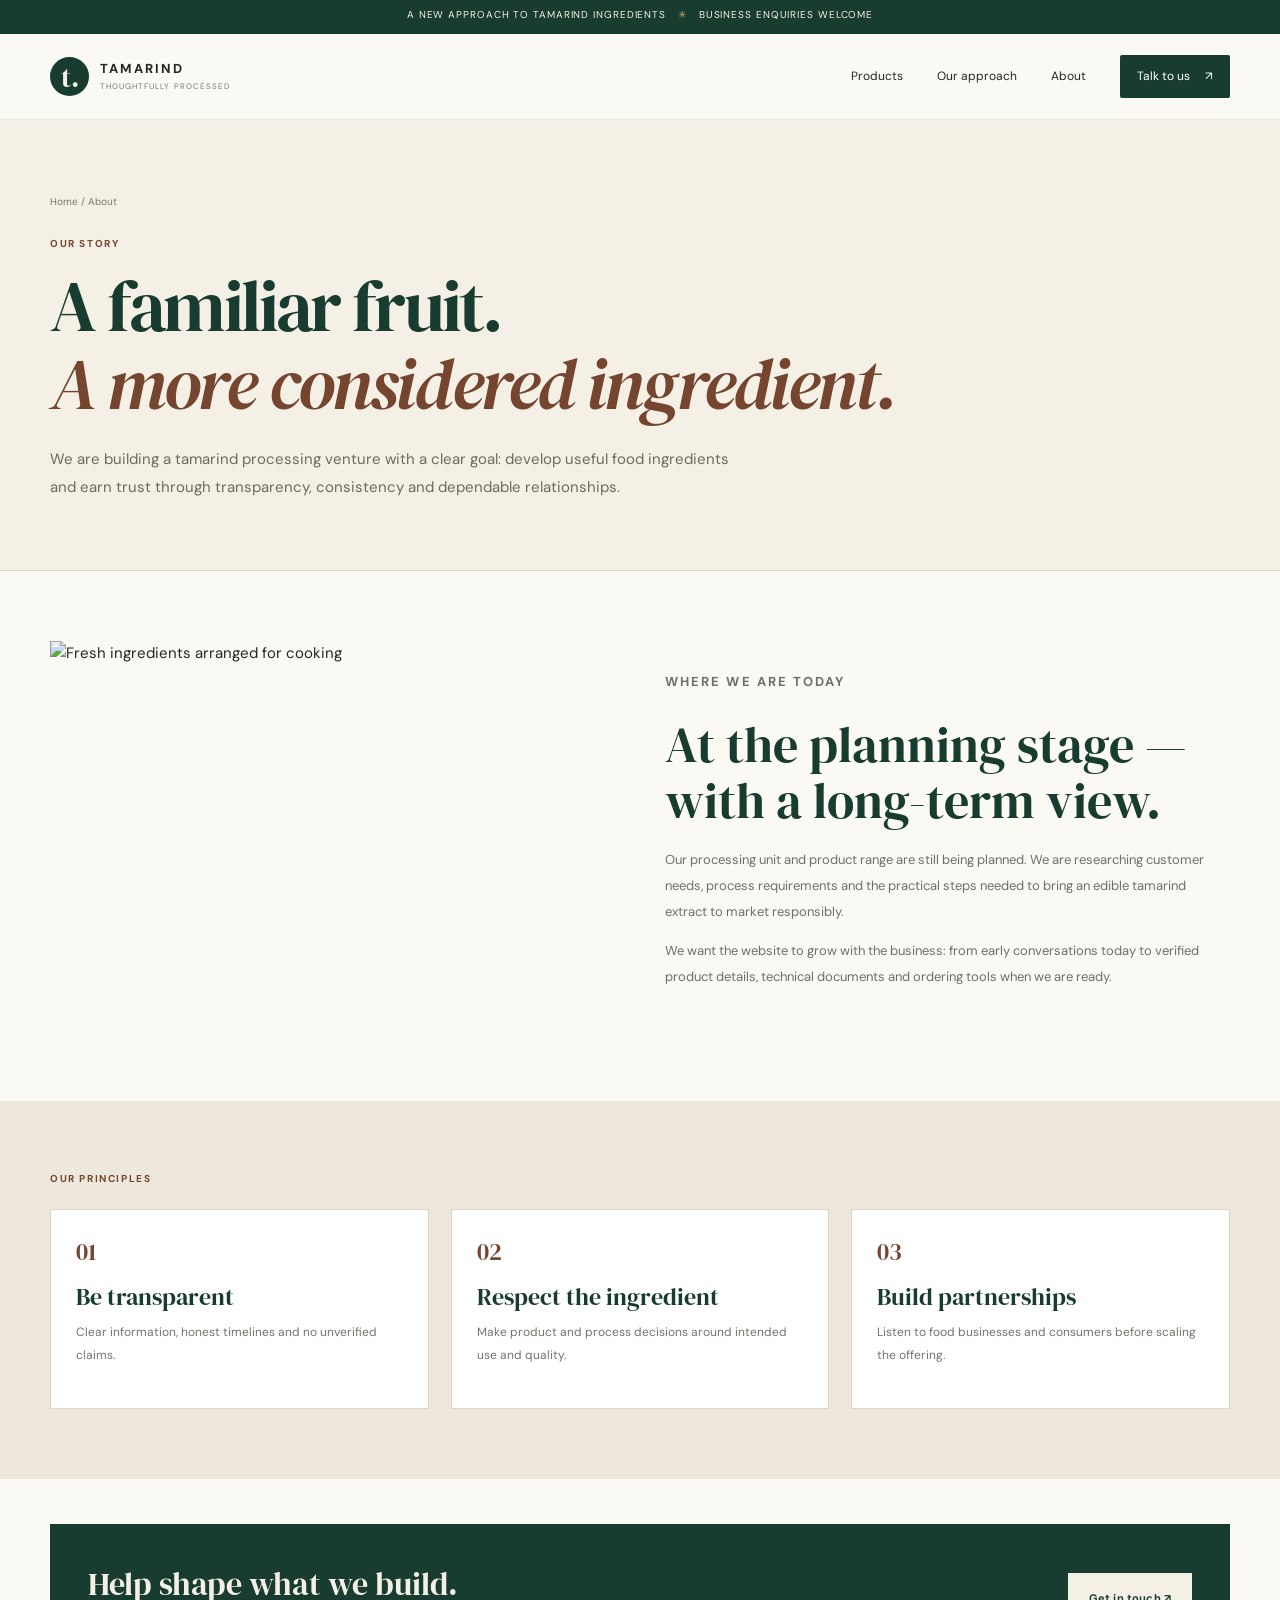
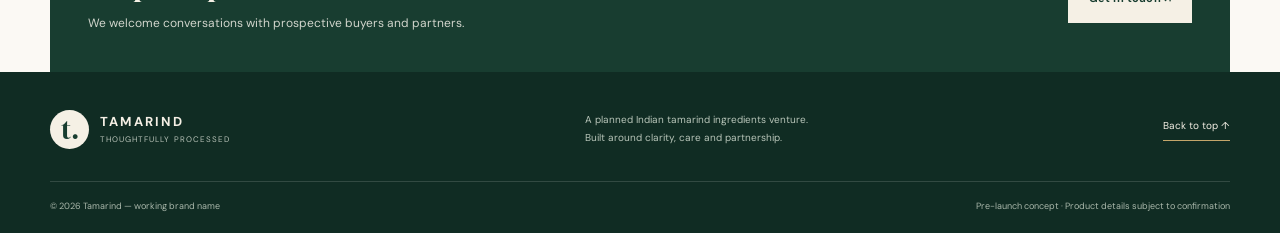
==== about.html @ f0c54b7d "Add company story and principles page" ====
<!doctype html>
<html lang="en"><head><meta charset="utf-8"><meta name="viewport" content="width=device-width,initial-scale=1"><meta name="theme-color" content="#183d30"><meta name="description" content="The story and principles behind a planned Indian tamarind processing business."><title>About us | Tamarind</title><link rel="preconnect" href="https://fonts.googleapis.com"><link rel="preconnect" href="https://fonts.gstatic.com" crossorigin><link href="https://fonts.googleapis.com/css2?family=DM+Sans:wght@400;500;600;700&family=DM+Serif+Display&display=swap" rel="stylesheet"><link rel="stylesheet" href="styles.css"><script src="script.js" defer></script></head><body>
<div class="announcement">A new approach to tamarind ingredients <span aria-hidden="true">✳</span> Business enquiries welcome</div>
<header class="site-header"><a class="brand" href="index.html" aria-label="Tamarind home"><span class="brand-mark" aria-hidden="true">t.</span><span class="brand-copy"><strong>TAMARIND</strong><small>THOUGHTFULLY PROCESSED</small></span></a><button class="menu-toggle" aria-label="Open navigation" aria-expanded="false" aria-controls="primary-nav"><span></span><span></span></button><nav class="nav" id="primary-nav" aria-label="Main navigation"><a href="products.html">Products</a><a href="process.html">Our approach</a><a href="about.html">About</a><a class="nav-cta" href="contact.html">Talk to us <span aria-hidden="true">↗</span></a></nav></header>
<main>
<section class="inner-hero"><div class="section-wrap"><div class="breadcrumb"><a href="index.html">Home</a> / About</div><p class="eyebrow">OUR STORY</p><h1>A familiar fruit.<br><em>A more considered ingredient.</em></h1><p class="lead">We are building a tamarind processing venture with a clear goal: develop useful food ingredients and earn trust through transparency, consistency and dependable relationships.</p></div></section>
<section class="content-section section-wrap"><div class="page-split"><img src="https://images.unsplash.com/photo-1490645935967-10de6ba17061?auto=format&fit=crop&w=1000&q=85" alt="Fresh ingredients arranged for cooking" loading="lazy"><div><p class="eyebrow">WHERE WE ARE TODAY</p><h2>At the planning stage — with a long-term view.</h2><p>Our processing unit and product range are still being planned. We are researching customer needs, process requirements and the practical steps needed to bring an edible tamarind extract to market responsibly.</p><p>We want the website to grow with the business: from early conversations today to verified product details, technical documents and ordering tools when we are ready.</p></div></div></section>
<section class="content-section" style="background:#eee8dc"><div class="section-wrap"><p class="eyebrow">OUR PRINCIPLES</p><div class="content-grid"><article class="info-card"><span class="card-number">01</span><h3>Be transparent</h3><p>Clear information, honest timelines and no unverified claims.</p></article><article class="info-card"><span class="card-number">02</span><h3>Respect the ingredient</h3><p>Make product and process decisions around intended use and quality.</p></article><article class="info-card"><span class="card-number">03</span><h3>Build partnerships</h3><p>Listen to food businesses and consumers before scaling the offering.</p></article></div></div></section>
<section class="section-wrap"><div class="callout"><div><h2>Help shape what we build.</h2><p>We welcome conversations with prospective buyers and partners.</p></div><a class="button button-light" href="contact.html">Get in touch ↗</a></div></section></main>
<footer class="site-footer"><div class="footer-main section-wrap"><a class="brand brand-footer" href="index.html"><span class="brand-mark">t.</span><span class="brand-copy"><strong>TAMARIND</strong><small>THOUGHTFULLY PROCESSED</small></span></a><p>A planned Indian tamarind ingredients venture.<br>Built around clarity, care and partnership.</p><a href="#" class="back-top">Back to top ↑</a></div><div class="footer-bottom section-wrap"><span>© <span id="year"></span> Tamarind — working brand name</span><span>Pre-launch concept · Product details subject to confirmation</span></div></footer></body></html>
---- styles.css ----
:root{--forest:#183d30;--forest-deep:#102c23;--ivory:#f5f0e5;--paper:#fbf9f4;--brown:#75452f;--gold:#c4a66a;--ink:#222820;--muted:#77796f;--line:#ded8cb;--serif:"DM Serif Display",Georgia,serif;--sans:"DM Sans",Arial,sans-serif;--wrap:1180px}*{box-sizing:border-box}html{scroll-behavior:smooth;scroll-padding-top:90px}body{margin:0;background:var(--paper);color:var(--ink);font-family:var(--sans);font-size:15px;line-height:1.65;-webkit-font-smoothing:antialiased}img{display:block;max-width:100%}a{color:inherit;text-decoration:none}button,input,textarea,select{font:inherit}.announcement{min-height:34px;padding:7px 20px;text-align:center;background:var(--forest);color:#f7f0e4;font-size:10px;letter-spacing:.09em;text-transform:uppercase}.announcement span{color:var(--gold);padding:0 8px}.site-header{height:86px;display:flex;align-items:center;justify-content:space-between;padding:0 max(28px,calc((100% - var(--wrap))/2));background:var(--paper);position:sticky;top:0;z-index:20;border-bottom:1px solid rgba(24,61,48,.09)}.brand{display:inline-flex;align-items:center;gap:11px}.brand-mark{display:grid;place-items:center;width:39px;height:39px;border-radius:50%;background:var(--forest);color:var(--ivory);font:28px var(--serif);line-height:1}.brand-copy{display:grid;line-height:1.2;gap:5px}.brand-copy strong{font-size:13px;letter-spacing:.17em}.brand-copy small{font-size:8px;letter-spacing:.13em;color:var(--muted)}.nav{display:flex;align-items:center;gap:34px;font-size:12px}.nav>a:not(.nav-cta){transition:color .2s}.nav>a:hover,.text-link:hover{color:var(--brown)}.nav-cta{background:var(--forest);color:white;padding:12px 17px;border-radius:2px}.nav-cta span{padding-left:12px}.menu-toggle{display:none}.section-wrap{width:min(var(--wrap),calc(100% - 64px));margin-inline:auto}.hero{display:grid;grid-template-columns:1fr .92fr;gap:68px;align-items:center;padding-top:70px;padding-bottom:76px;min-height:600px}.hero-copy{padding:20px 0}.eyebrow{font-size:10px;font-weight:700;letter-spacing:.16em;color:var(--brown);margin:0 0 22px}.eyebrow>span{display:inline-block;width:23px;height:1px;background:var(--brown);vertical-align:middle;margin-right:8px}.hero h1,.section-heading h2,.process-copy h2,.about-layout h2,.contact-copy h2{font:clamp(48px,5.5vw,76px)/1.05 var(--serif);letter-spacing:-.04em;margin:0;color:var(--forest)}h1 em,h2 em{font-weight:400;color:var(--brown)}.hero-text{max-width:435px;color:#66685f;font-size:15px;line-height:1.9;margin:25px 0 28px}.hero-actions{display:flex;align-items:center;gap:25px;flex-wrap:wrap}.button{display:inline-flex;align-items:center;justify-content:center;gap:28px;padding:15px 20px;border:1px solid transparent;font-size:11px;font-weight:700;letter-spacing:.015em;cursor:pointer;transition:transform .2s,background .2s}.button:hover{transform:translateY(-2px)}.button-dark{background:var(--forest);color:white}.button-dark:hover{background:var(--forest-deep)}.text-link{font-size:11px;font-weight:700;border-bottom:1px solid var(--gold);padding-bottom:5px}.hero-note{display:flex;align-items:center;gap:13px;margin-top:56px;color:#77796f;font-size:11px;line-height:1.7}.hero-note strong{color:var(--forest);font-weight:600}.note-icon{display:grid;place-items:center;width:38px;height:38px;border:1px solid var(--gold);border-radius:50%;color:var(--brown);font-size:19px}.hero-visual{height:470px;position:relative;padding:0 0 27px 25px}.hero-visual:before{content:"";position:absolute;left:0;top:26px;width:74%;height:83%;background:#e7deca}.hero-visual>img{position:relative;width:100%;height:100%;object-fit:cover;object-position:center;border-radius:2px}.image-label{position:absolute;left:-10px;bottom:0;background:var(--ivory);padding:17px 24px;min-width:230px;box-shadow:0 10px 35px #33271912}.image-label span,.product-index{display:block;font-size:8px;letter-spacing:.15em;color:var(--brown);font-weight:700}.image-label strong{display:block;font:19px var(--serif);color:var(--forest);margin-top:3px}.visual-stamp{position:absolute;right:-17px;top:32px;width:76px;height:76px;border-radius:50%;background:var(--gold);color:var(--forest-deep);display:grid;place-items:center;text-align:center;font-size:9px;font-weight:700;line-height:1.25;letter-spacing:.06em;transform:rotate(10deg)}.trust-strip{display:grid;grid-template-columns:repeat(3,1fr);background:#ece6d9;padding:27px max(32px,calc((100% - var(--wrap))/2));gap:30px}.trust-strip>div{display:flex;align-items:center;gap:16px;border-right:1px solid #d6cdbd}.trust-strip>div:last-child{border:0}.trust-strip>div>span{font:25px var(--serif);color:var(--brown)}.trust-strip p{font-size:11px;line-height:1.5;color:#747165;margin:0}.trust-strip strong{color:var(--forest);font-weight:700}.section{padding-top:110px;padding-bottom:110px}.section-heading{display:flex;justify-content:space-between;align-items:end;gap:40px;margin-bottom:42px}.section-heading .eyebrow{margin-bottom:15px}.section-heading h2,.about-layout h2,.contact-copy h2{font-size:clamp(40px,4.3vw,57px)}.section-intro{max-width:360px;color:#73756c;font-size:13px;line-height:1.9;margin:0 0 4px}.product-grid{display:grid;grid-template-columns:1fr 1fr;gap:26px}.product-card{min-width:0}.product-image{height:310px;position:relative;overflow:hidden;background:#e5ddce}.product-image img{width:100%;height:100%;object-fit:cover;transition:transform .6s}.product-card:hover .product-image img{transform:scale(1.035)}.product-index{position:absolute;top:17px;left:17px;background:var(--paper);padding:9px 11px}.product-info{display:flex;justify-content:space-between;gap:20px;padding:19px 0 12px;border-bottom:1px solid var(--line)}.product-info h3{font:25px var(--serif);color:var(--forest);margin:0 0 5px}.product-info p{font-size:12px;color:#77796f;margin:0;max-width:430px}.product-info>a{flex-shrink:0;align-self:center;display:grid;place-items:center;border:1px solid var(--line);width:37px;height:37px;border-radius:50%;color:var(--forest)}.product-tag{display:block;padding-top:12px;font-size:8px;letter-spacing:.13em;color:var(--brown);font-weight:700}.disclaimer{margin:25px 0 0;font-size:10px;color:#858378}.process-section{background:var(--forest);color:var(--ivory);padding:93px 0}.process-layout{display:grid;grid-template-columns:.9fr 1fr;gap:90px}.eyebrow-light{color:var(--gold)}.eyebrow-light>span{background:var(--gold)}.process-copy h2{font:clamp(40px,4vw,56px)/1.12 var(--serif);letter-spacing:-.035em;color:var(--ivory);margin:0 0 22px}.process-copy h2 em{color:#d3b887}.process-copy>p:not(.eyebrow){max-width:420px;color:#d1d5cc;font-size:13px;line-height:1.9;margin-bottom:27px}.button-light{background:var(--ivory);color:var(--forest)}.process-list article{display:grid;grid-template-columns:35px 1fr 25px;gap:16px;padding:22px 0;border-bottom:1px solid #ffffff2a}.process-list article:first-child{padding-top:0}.process-list article>span:first-child{font:21px var(--serif);color:var(--gold)}.process-list h3{font:22px var(--serif);margin:0 0 5px;color:var(--ivory)}.process-list p{margin:0;color:#c4cec5;font-size:11px;line-height:1.8}.process-symbol{color:var(--gold);font-size:18px}.process-list .process-footnote{font-size:9px;color:#b7c4b9;margin-top:16px}.audience-section{padding-bottom:115px}.audience-section .section-heading{margin-bottom:35px}.audience-grid{display:grid;grid-template-columns:1fr 1fr;gap:20px}.audience-card{min-height:330px;padding:25px 28px;display:flex;flex-direction:column;justify-content:space-between}.audience-retail{background:#ece5d7;color:var(--forest)}.audience-business{background:#75452f;color:#fff7eb}.audience-number{font-size:8px;letter-spacing:.15em;font-weight:700;opacity:.8}.audience-card>div{max-width:360px}.audience-icon{font-size:25px;color:var(--brown)}.audience-business .audience-icon{color:var(--gold)}.audience-card h3{font:31px var(--serif);margin:8px 0}.audience-card p{font-size:12px;line-height:1.85;opacity:.8;margin:0 0 20px}.text-link-light{color:#fff7eb;border-color:var(--gold)}.about-band{background:#e9e2d4;padding:80px 0}.about-layout{display:grid;grid-template-columns:1.1fr .8fr;align-items:center;gap:90px}.about-layout h2{margin:0}.about-layout>p{font-size:13px;color:#6c6b60;line-height:2;margin:0}.contact-section{display:grid;grid-template-columns:.8fr 1fr;gap:100px;padding-top:105px;padding-bottom:110px}.contact-copy h2{margin-bottom:20px}.contact-copy>p:not(.eyebrow){max-width:365px;color:#73756c;font-size:13px;line-height:1.9}.contact-detail{display:flex;gap:12px;align-items:center;margin-top:36px}.contact-icon{width:36px;height:36px;border:1px solid var(--gold);border-radius:50%;display:grid;place-items:center;color:var(--brown)}.contact-detail div{display:grid;gap:2px}.contact-detail strong{font-size:11px;color:var(--forest)}.contact-detail div span{font-size:10px;color:#77796f}.enquiry-form{background:white;border:1px solid var(--line);padding:32px 34px;box-shadow:0 14px 40px #34291a08}.form-heading{display:flex;align-items:baseline;justify-content:space-between;gap:10px;margin-bottom:24px}.form-heading h3{font:25px var(--serif);color:var(--forest);margin:0}.form-heading p{font-size:9px;color:#89877d;margin:0}.field-row{display:grid;gap:7px;margin-bottom:17px}.field-row label{font-size:10px;font-weight:700;color:#4d5148}.field-row input,.field-row select,.field-row textarea{width:100%;border:1px solid #ddd9cf;background:#fdfcf9;padding:12px 13px;border-radius:0;color:var(--ink);font-size:12px;outline:none}.field-row input:focus,.field-row select:focus,.field-row textarea:focus{border-color:var(--forest);box-shadow:0 0 0 2px #183d3015}.field-row textarea{resize:vertical}.form-submit{width:100%;justify-content:space-between}.form-note{font-size:9px;color:#89877d;line-height:1.7;margin:13px 0 0}.form-status{font-size:11px;color:var(--forest);margin:10px 0 0}.site-footer{background:var(--forest-deep);color:var(--ivory);padding:38px 0 0}.footer-main{display:flex;align-items:center;justify-content:space-between;gap:25px;padding-bottom:32px}.brand-footer .brand-mark{background:var(--ivory);color:var(--forest)}.brand-footer .brand-copy small{color:#b8c3b8}.footer-main>p{font-size:10px;color:#b9c6ba;line-height:1.8;margin:0}.back-top{font-size:10px;border-bottom:1px solid var(--gold);padding-bottom:5px}.footer-bottom{display:flex;justify-content:space-between;gap:20px;border-top:1px solid #ffffff24;padding-top:17px;padding-bottom:19px;font-size:9px;color:#aab8ab}.menu-toggle:focus-visible,.button:focus-visible,a:focus-visible{outline:2px solid var(--gold);outline-offset:4px}
@media(max-width:900px){.site-header{padding-inline:25px}.hero{gap:35px;min-height:0;padding-top:55px;padding-bottom:60px}.hero-visual{height:420px}.hero h1{font-size:clamp(46px,7vw,64px)}.section-wrap{width:calc(100% - 50px)}.trust-strip{padding-inline:25px}.process-layout{gap:45px}.contact-section{gap:45px}.about-layout{gap:45px}.nav{gap:20px}}
@media(max-width:680px){.announcement{font-size:8px;letter-spacing:.06em}.site-header{height:72px;padding-inline:20px}.menu-toggle{display:flex;flex-direction:column;gap:6px;border:0;background:transparent;padding:10px;cursor:pointer}.menu-toggle span{width:23px;height:1px;background:var(--forest)}.nav{display:none;position:absolute;top:71px;left:0;right:0;background:var(--paper);padding:20px;box-shadow:0 15px 25px #0000000c;align-items:stretch;gap:0;flex-direction:column}.nav.is-open{display:flex}.nav>a{padding:13px 8px}.nav .nav-cta{margin-top:8px;text-align:center}.section-wrap{width:calc(100% - 40px)}.hero{grid-template-columns:1fr;gap:32px;padding-top:48px;padding-bottom:45px}.hero-copy{padding:0}.hero h1{font-size:clamp(49px,12vw,68px)}.hero-text{font-size:13px;margin:19px 0 23px}.hero-note{margin-top:30px}.hero-visual{height:350px;margin-left:8px;padding-left:16px}.visual-stamp{right:-7px;width:66px;height:66px;font-size:8px}.image-label{left:-8px;min-width:200px;padding:13px 17px}.trust-strip{padding:22px 20px;gap:12px}.trust-strip>div{gap:8px}.trust-strip>div>span{font-size:20px}.trust-strip p{font-size:9px}.section{padding-top:72px;padding-bottom:72px}.section-heading{display:block;margin-bottom:28px}.section-heading h2,.about-layout h2,.contact-copy h2{font-size:43px}.section-intro{margin-top:20px;font-size:12px}.product-grid,.audience-grid{grid-template-columns:1fr;gap:30px}.product-image{height:270px}.product-info h3{font-size:23px}.process-section{padding:68px 0}.process-layout{grid-template-columns:1fr;gap:42px}.process-copy h2{font-size:43px}.audience-section{padding-bottom:75px}.audience-card{min-height:290px;padding:23px}.about-band{padding:64px 0}.about-layout{grid-template-columns:1fr;gap:22px}.about-layout>p{font-size:12px}.contact-section{grid-template-columns:1fr;gap:35px;padding-top:72px;padding-bottom:75px}.enquiry-form{padding:24px 20px}.form-heading{display:block}.form-heading p{margin-top:5px}.footer-main{align-items:flex-start;flex-wrap:wrap}.footer-main>p{order:3;width:100%}.footer-bottom{flex-direction:column;gap:7px}.footer-bottom span:last-child{max-width:290px}}
@media(prefers-reduced-motion:reduce){html{scroll-behavior:auto}*,*::before,*::after{transition:none!important}}


/* Multi-page content */
.inner-hero{background:var(--ivory);padding:74px 0 68px;border-bottom:1px solid var(--line)}
.inner-hero .eyebrow{margin-bottom:15px}
.inner-hero h1{font:clamp(45px,6vw,72px)/1.08 var(--serif);letter-spacing:-.04em;color:var(--forest);margin:0;max-width:850px}
.inner-hero h1 em{color:var(--brown)}
.inner-hero .lead{max-width:680px;font-size:15px;line-height:1.9;color:#696b61;margin:22px 0 0}
.breadcrumb{font-size:10px;color:#77796f;margin-bottom:25px}
.content-section{padding:70px 0}
.content-grid{display:grid;grid-template-columns:repeat(3,minmax(0,1fr));gap:22px}
.info-card{background:#fff;border:1px solid var(--line);padding:25px;min-height:200px}
.info-card .card-number{font:24px var(--serif);color:var(--brown)}
.info-card h3{font:24px var(--serif);color:var(--forest);margin:12px 0 8px}
.info-card p{font-size:12px;line-height:1.9;color:#72746a;margin:0}
.page-split{display:grid;grid-template-columns:1fr 1fr;gap:50px;align-items:center}
.page-split img{width:100%;height:390px;object-fit:cover}
.page-split h2,.content-heading{font:clamp(36px,4vw,50px)/1.12 var(--serif);color:var(--forest);margin:0 0 18px}
.page-split p{font-size:13px;line-height:2;color:#6d7067}
.callout{background:var(--forest);color:var(--ivory);padding:38px;display:flex;justify-content:space-between;align-items:center;gap:25px;margin-top:45px}
.callout h2{font:32px var(--serif);margin:0 0 8px}
.callout p{font-size:12px;color:#d1d5cc;margin:0}
.product-detail-grid{display:grid;grid-template-columns:1fr 1fr;gap:25px}
.product-detail{background:#fff;border:1px solid var(--line)}
.product-detail img{width:100%;height:260px;object-fit:cover}
.product-detail-body{padding:24px}
.product-detail h2{font:29px var(--serif);color:var(--forest);margin:0 0 8px}
.product-detail p,.product-detail li{font-size:12px;line-height:1.9;color:#6d7067}
.product-detail ul{padding-left:18px}
.status-note{background:#eee6d7;color:#6b4b35;padding:13px 16px;font-size:10px;line-height:1.7;margin-top:25px}
.contact-page-grid{display:grid;grid-template-columns:.8fr 1.2fr;gap:55px}
.contact-panel{background:var(--forest);color:var(--ivory);padding:30px;height:fit-content}
.contact-panel h2{font:30px var(--serif);margin:0 0 12px}
.contact-panel p{font-size:12px;line-height:1.9;color:#d1d5cc}
@media(max-width:700px){.inner-hero{padding:52px 0}.inner-hero .lead{font-size:13px}.content-section{padding:48px 0}.content-grid,.product-detail-grid,.page-split,.contact-page-grid{grid-template-columns:1fr;gap:18px}.page-split img{height:280px}.callout{padding:25px;align-items:flex-start;flex-direction:column}.contact-page-grid{gap:25px}}
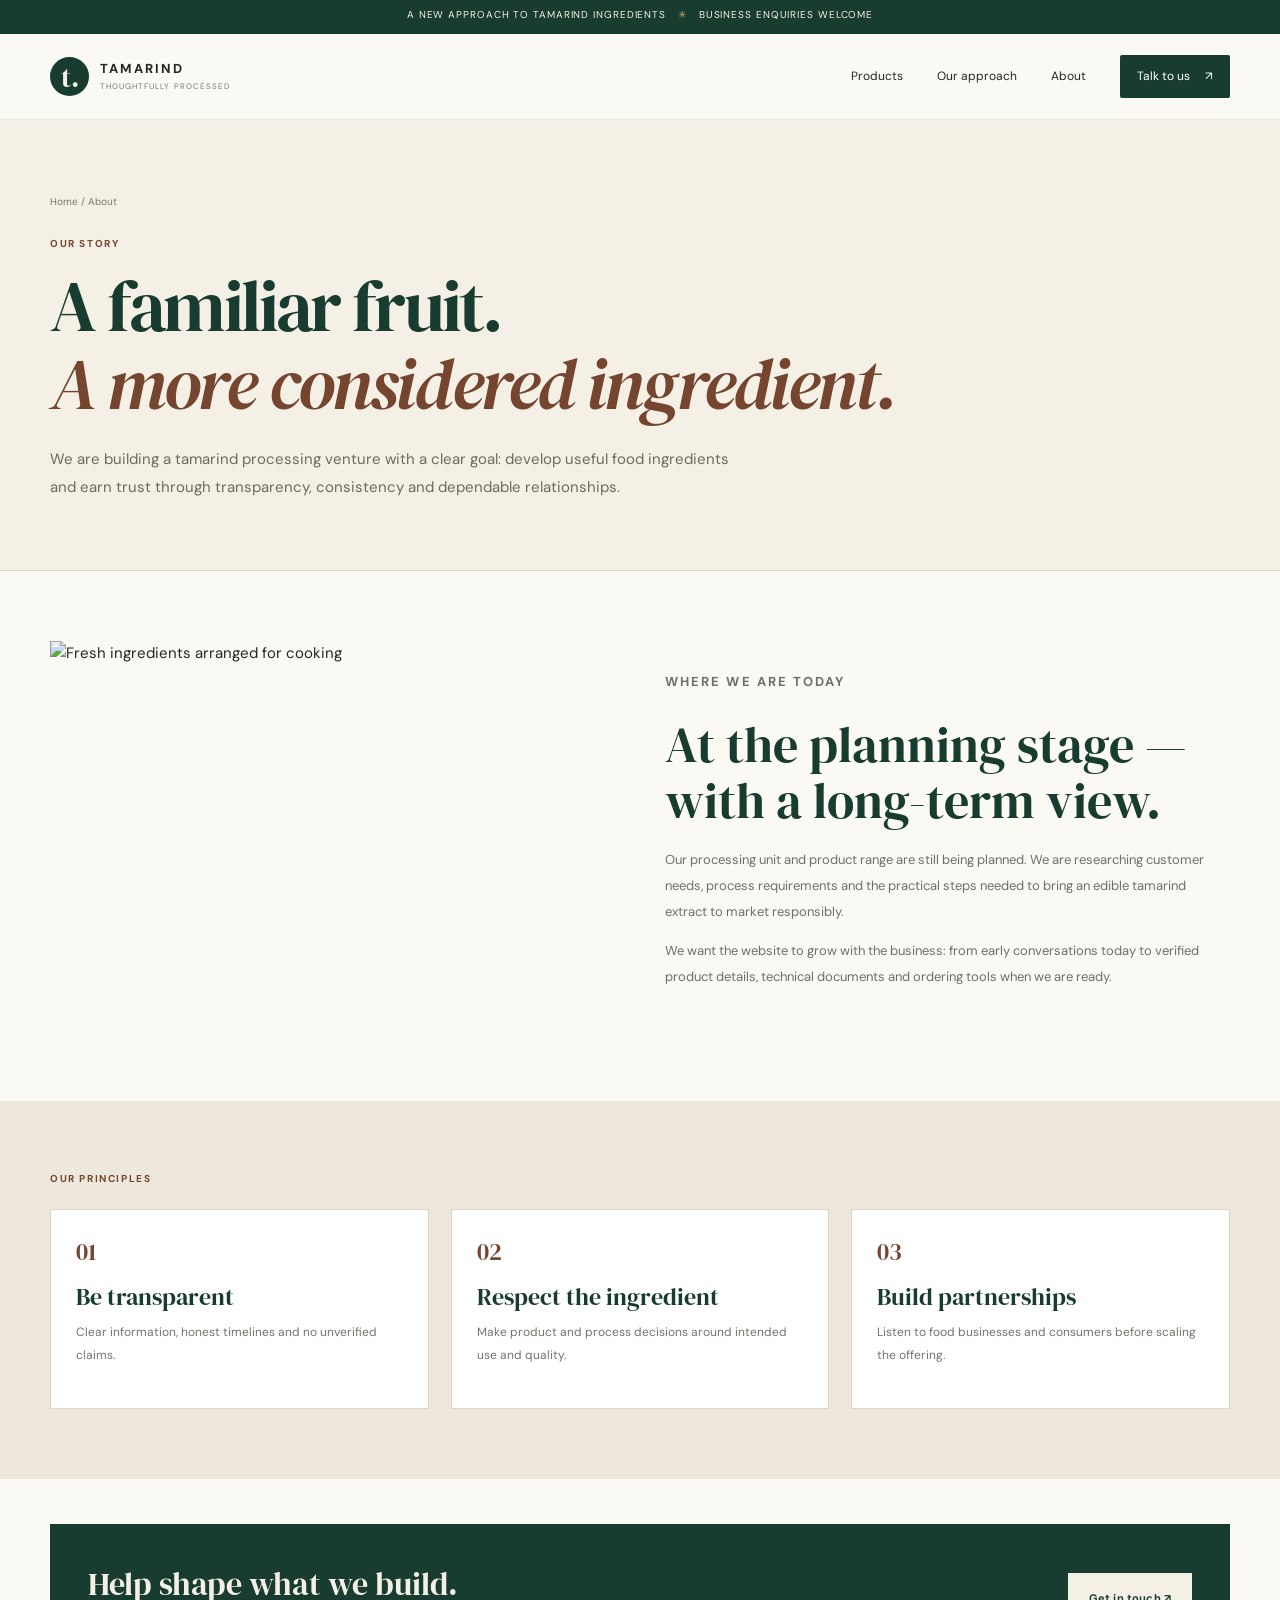
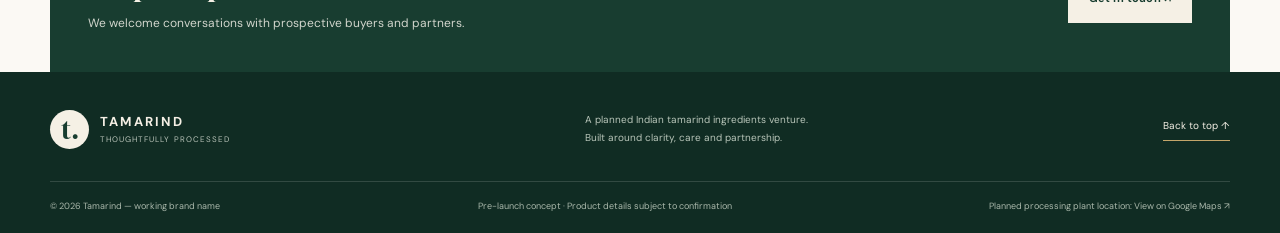
==== commit 4f3aed53: "Add planned processing plant Google Maps reference" ====
--- a/about.html
+++ b/about.html
@@ -7,4 +7,4 @@
 <section class="content-section section-wrap"><div class="page-split"><img src="https://images.unsplash.com/photo-1490645935967-10de6ba17061?auto=format&fit=crop&w=1000&q=85" alt="Fresh ingredients arranged for cooking" loading="lazy"><div><p class="eyebrow">WHERE WE ARE TODAY</p><h2>At the planning stage — with a long-term view.</h2><p>Our processing unit and product range are still being planned. We are researching customer needs, process requirements and the practical steps needed to bring an edible tamarind extract to market responsibly.</p><p>We want the website to grow with the business: from early conversations today to verified product details, technical documents and ordering tools when we are ready.</p></div></div></section>
 <section class="content-section" style="background:#eee8dc"><div class="section-wrap"><p class="eyebrow">OUR PRINCIPLES</p><div class="content-grid"><article class="info-card"><span class="card-number">01</span><h3>Be transparent</h3><p>Clear information, honest timelines and no unverified claims.</p></article><article class="info-card"><span class="card-number">02</span><h3>Respect the ingredient</h3><p>Make product and process decisions around intended use and quality.</p></article><article class="info-card"><span class="card-number">03</span><h3>Build partnerships</h3><p>Listen to food businesses and consumers before scaling the offering.</p></article></div></div></section>
 <section class="section-wrap"><div class="callout"><div><h2>Help shape what we build.</h2><p>We welcome conversations with prospective buyers and partners.</p></div><a class="button button-light" href="contact.html">Get in touch ↗</a></div></section></main>
-<footer class="site-footer"><div class="footer-main section-wrap"><a class="brand brand-footer" href="index.html"><span class="brand-mark">t.</span><span class="brand-copy"><strong>TAMARIND</strong><small>THOUGHTFULLY PROCESSED</small></span></a><p>A planned Indian tamarind ingredients venture.<br>Built around clarity, care and partnership.</p><a href="#" class="back-top">Back to top ↑</a></div><div class="footer-bottom section-wrap"><span>© <span id="year"></span> Tamarind — working brand name</span><span>Pre-launch concept · Product details subject to confirmation</span></div></footer></body></html>+<footer class="site-footer"><div class="footer-main section-wrap"><a class="brand brand-footer" href="index.html"><span class="brand-mark">t.</span><span class="brand-copy"><strong>TAMARIND</strong><small>THOUGHTFULLY PROCESSED</small></span></a><p>A planned Indian tamarind ingredients venture.<br>Built around clarity, care and partnership.</p><a href="#" class="back-top">Back to top ↑</a></div><div class="footer-bottom section-wrap"><span>© <span id="year"></span> Tamarind — working brand name</span><span>Pre-launch concept · Product details subject to confirmation</span><span class="footer-location">Planned processing plant location: <a href="https://maps.app.goo.gl/dBWkEn4kWR463iwU6" target="_blank" rel="noopener noreferrer">View on Google Maps ↗</a></span></div></footer></body></html>
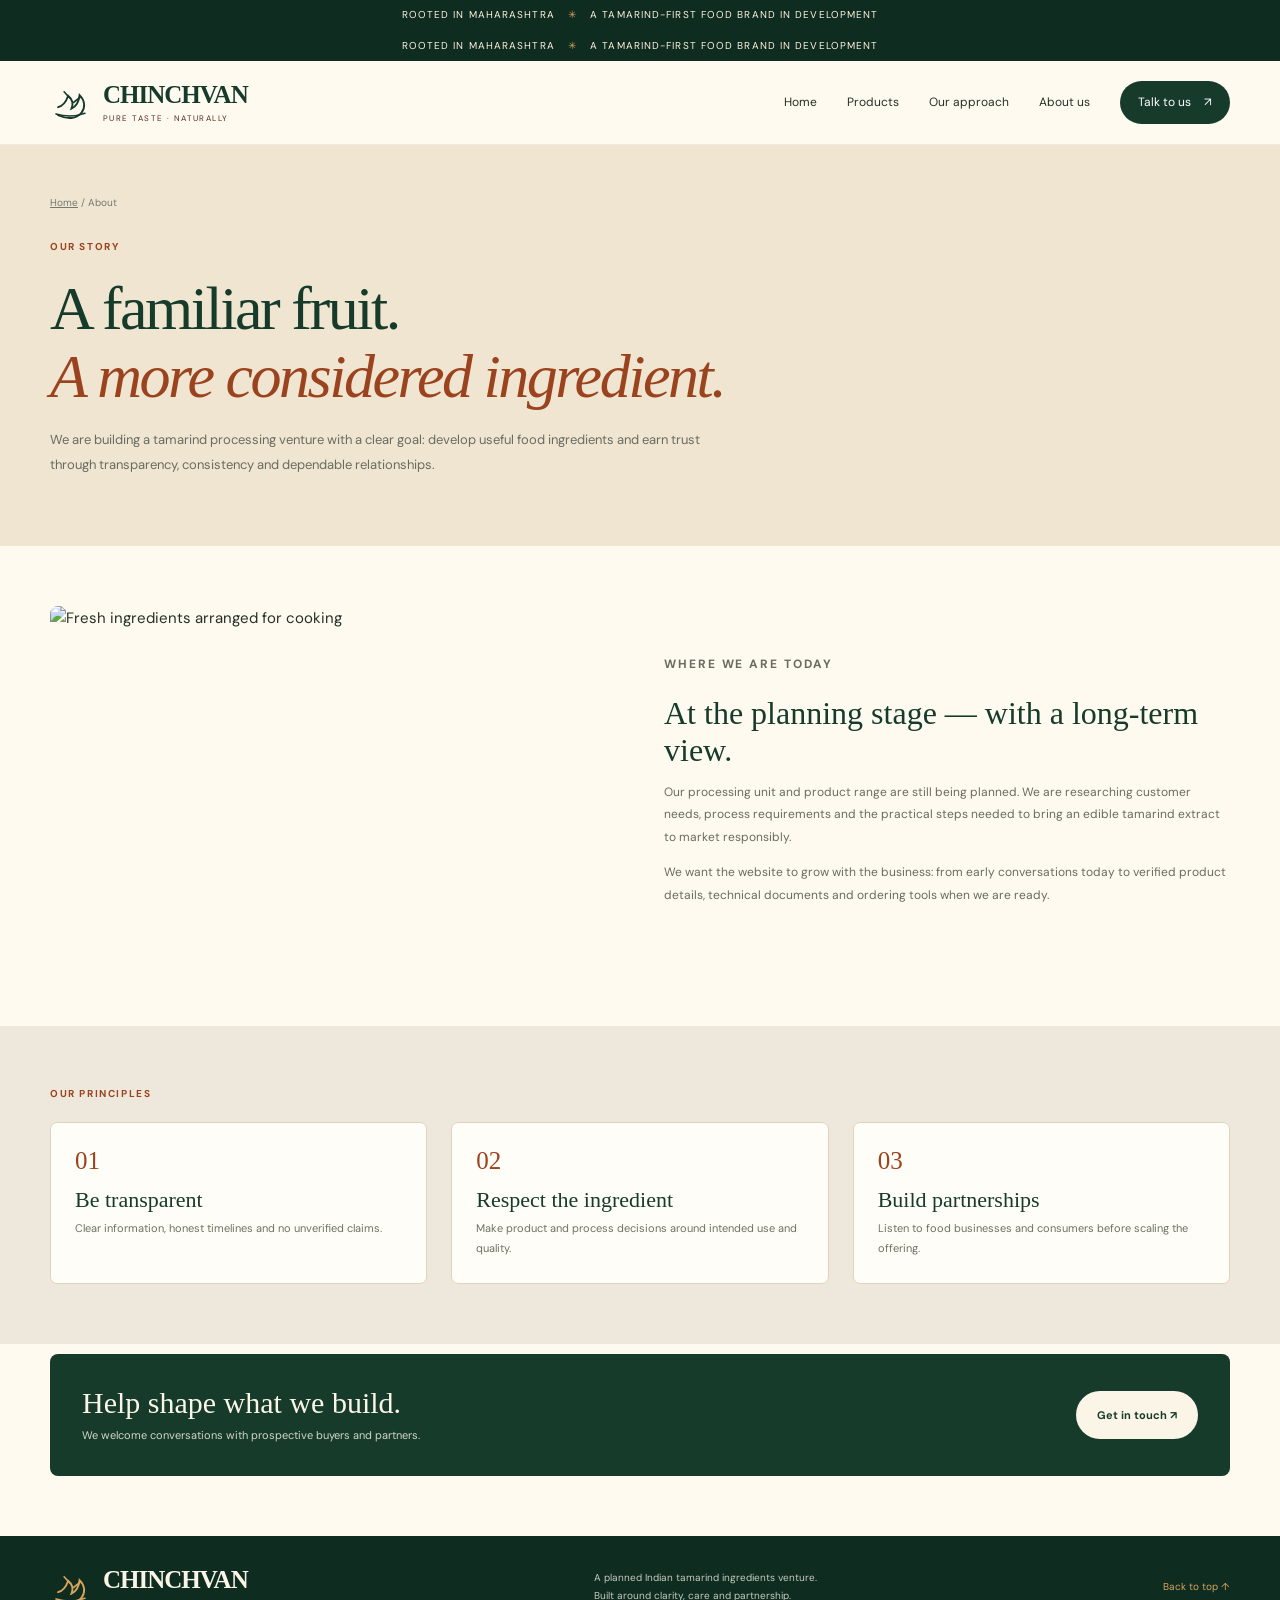
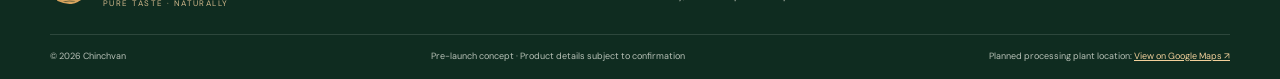
==== commit ab28f33a: "Rebrand website as Chinchvan with vibrant tamarind-inspired design" ====
--- a/about.html
+++ b/about.html
@@ -1,10 +1,11 @@
 <!doctype html>
-<html lang="en"><head><meta charset="utf-8"><meta name="viewport" content="width=device-width,initial-scale=1"><meta name="theme-color" content="#183d30"><meta name="description" content="The story and principles behind a planned Indian tamarind processing business."><title>About us | Tamarind</title><link rel="preconnect" href="https://fonts.googleapis.com"><link rel="preconnect" href="https://fonts.gstatic.com" crossorigin><link href="https://fonts.googleapis.com/css2?family=DM+Sans:wght@400;500;600;700&family=DM+Serif+Display&display=swap" rel="stylesheet"><link rel="stylesheet" href="styles.css"><script src="script.js" defer></script></head><body>
-<div class="announcement">A new approach to tamarind ingredients <span aria-hidden="true">✳</span> Business enquiries welcome</div>
-<header class="site-header"><a class="brand" href="index.html" aria-label="Tamarind home"><span class="brand-mark" aria-hidden="true">t.</span><span class="brand-copy"><strong>TAMARIND</strong><small>THOUGHTFULLY PROCESSED</small></span></a><button class="menu-toggle" aria-label="Open navigation" aria-expanded="false" aria-controls="primary-nav"><span></span><span></span></button><nav class="nav" id="primary-nav" aria-label="Main navigation"><a href="products.html">Products</a><a href="process.html">Our approach</a><a href="about.html">About</a><a class="nav-cta" href="contact.html">Talk to us <span aria-hidden="true">↗</span></a></nav></header>
+<html lang="en"><head><meta charset="utf-8"><meta name="viewport" content="width=device-width,initial-scale=1"><meta name="theme-color" content="#183d30"><meta name="description" content="The story and principles behind a planned Indian tamarind processing business."><title>About us | Chinchvan</title><link rel="preconnect" href="https://fonts.googleapis.com"><link rel="preconnect" href="https://fonts.gstatic.com" crossorigin><link href="https://fonts.googleapis.com/css2?family=DM+Sans:wght@400;500;600;700&family=DM+Serif+Display&display=swap" rel="stylesheet"><link rel="stylesheet" href="styles.css"><script src="script.js" defer></script></head><body>
+<div class="announcement">Rooted in Maharashtra <span aria-hidden="true">✳</span> A tamarind-first food brand in development</div>
+<div class="announcement">Rooted in Maharashtra <span aria-hidden="true">✳</span> A tamarind-first food brand in development</div>
+<header class="site-header"><a class="brand" href="index.html" aria-label="Chinchvan home"><span class="brand-mark" aria-hidden="true"><svg viewBox="0 0 64 64"><path d="M12 39c8-2 12-8 15-17 6 5 8 12 5 19 7-3 11-10 12-20 8 8 9 18 3 26-7 10-22 10-35 4" fill="none" stroke="currentColor" stroke-width="2.8" stroke-linecap="round"/><path d="M9 49c13 4 29 4 43-1M29 25l-8-9m14 16 10-8" fill="none" stroke="currentColor" stroke-width="2.4" stroke-linecap="round"/></svg></span><span class="brand-copy"><strong>CHINCHVAN</strong><small>PURE TASTE · NATURALLY</small></span></a><button class="menu-toggle" aria-label="Open navigation" aria-expanded="false" aria-controls="primary-nav"><span></span><span></span></button><nav class="nav" id="primary-nav" aria-label="Main navigation"><a href="index.html">Home</a><a href="products.html">Products</a><a href="process.html">Our approach</a><a href="about.html">About us</a><a class="nav-cta" href="contact.html">Talk to us <span aria-hidden="true">↗</span></a></nav></header>
 <main>
 <section class="inner-hero"><div class="section-wrap"><div class="breadcrumb"><a href="index.html">Home</a> / About</div><p class="eyebrow">OUR STORY</p><h1>A familiar fruit.<br><em>A more considered ingredient.</em></h1><p class="lead">We are building a tamarind processing venture with a clear goal: develop useful food ingredients and earn trust through transparency, consistency and dependable relationships.</p></div></section>
 <section class="content-section section-wrap"><div class="page-split"><img src="https://images.unsplash.com/photo-1490645935967-10de6ba17061?auto=format&fit=crop&w=1000&q=85" alt="Fresh ingredients arranged for cooking" loading="lazy"><div><p class="eyebrow">WHERE WE ARE TODAY</p><h2>At the planning stage — with a long-term view.</h2><p>Our processing unit and product range are still being planned. We are researching customer needs, process requirements and the practical steps needed to bring an edible tamarind extract to market responsibly.</p><p>We want the website to grow with the business: from early conversations today to verified product details, technical documents and ordering tools when we are ready.</p></div></div></section>
 <section class="content-section" style="background:#eee8dc"><div class="section-wrap"><p class="eyebrow">OUR PRINCIPLES</p><div class="content-grid"><article class="info-card"><span class="card-number">01</span><h3>Be transparent</h3><p>Clear information, honest timelines and no unverified claims.</p></article><article class="info-card"><span class="card-number">02</span><h3>Respect the ingredient</h3><p>Make product and process decisions around intended use and quality.</p></article><article class="info-card"><span class="card-number">03</span><h3>Build partnerships</h3><p>Listen to food businesses and consumers before scaling the offering.</p></article></div></div></section>
 <section class="section-wrap"><div class="callout"><div><h2>Help shape what we build.</h2><p>We welcome conversations with prospective buyers and partners.</p></div><a class="button button-light" href="contact.html">Get in touch ↗</a></div></section></main>
-<footer class="site-footer"><div class="footer-main section-wrap"><a class="brand brand-footer" href="index.html"><span class="brand-mark">t.</span><span class="brand-copy"><strong>TAMARIND</strong><small>THOUGHTFULLY PROCESSED</small></span></a><p>A planned Indian tamarind ingredients venture.<br>Built around clarity, care and partnership.</p><a href="#" class="back-top">Back to top ↑</a></div><div class="footer-bottom section-wrap"><span>© <span id="year"></span> Tamarind — working brand name</span><span>Pre-launch concept · Product details subject to confirmation</span><span class="footer-location">Planned processing plant location: <a href="https://maps.app.goo.gl/dBWkEn4kWR463iwU6" target="_blank" rel="noopener noreferrer">View on Google Maps ↗</a></span></div></footer></body></html>+<footer class="site-footer"><div class="footer-main section-wrap"><a class="brand brand-footer" href="index.html" aria-label="Chinchvan home"><span class="brand-mark" aria-hidden="true"><svg viewBox="0 0 64 64" role="img"><path d="M12 39c8-2 12-8 15-17 6 5 8 12 5 19 7-3 11-10 12-20 8 8 9 18 3 26-7 10-22 10-35 4" fill="none" stroke="currentColor" stroke-width="2.8" stroke-linecap="round"/><path d="M9 49c13 4 29 4 43-1M29 25l-8-9m14 16 10-8" fill="none" stroke="currentColor" stroke-width="2.4" stroke-linecap="round"/></svg></span><span class="brand-copy"><strong>CHINCHVAN</strong><small>PURE TASTE · NATURALLY</small></span></a><p>A planned Indian tamarind ingredients venture.<br>Built around clarity, care and partnership.</p><a href="#" class="back-top">Back to top ↑</a></div><div class="footer-bottom section-wrap"><span>© <span id="year"></span> Chinchvan</span><span>Pre-launch concept · Product details subject to confirmation</span><span class="footer-location">Planned processing plant location: <a href="https://maps.app.goo.gl/dBWkEn4kWR463iwU6" target="_blank" rel="noopener noreferrer">View on Google Maps ↗</a></span></div></footer></body></html>
--- a/styles.css
+++ b/styles.css
@@ -1,39 +1 @@
-:root{--forest:#183d30;--forest-deep:#102c23;--ivory:#f5f0e5;--paper:#fbf9f4;--brown:#75452f;--gold:#c4a66a;--ink:#222820;--muted:#77796f;--line:#ded8cb;--serif:"DM Serif Display",Georgia,serif;--sans:"DM Sans",Arial,sans-serif;--wrap:1180px}*{box-sizing:border-box}html{scroll-behavior:smooth;scroll-padding-top:90px}body{margin:0;background:var(--paper);color:var(--ink);font-family:var(--sans);font-size:15px;line-height:1.65;-webkit-font-smoothing:antialiased}img{display:block;max-width:100%}a{color:inherit;text-decoration:none}button,input,textarea,select{font:inherit}.announcement{min-height:34px;padding:7px 20px;text-align:center;background:var(--forest);color:#f7f0e4;font-size:10px;letter-spacing:.09em;text-transform:uppercase}.announcement span{color:var(--gold);padding:0 8px}.site-header{height:86px;display:flex;align-items:center;justify-content:space-between;padding:0 max(28px,calc((100% - var(--wrap))/2));background:var(--paper);position:sticky;top:0;z-index:20;border-bottom:1px solid rgba(24,61,48,.09)}.brand{display:inline-flex;align-items:center;gap:11px}.brand-mark{display:grid;place-items:center;width:39px;height:39px;border-radius:50%;background:var(--forest);color:var(--ivory);font:28px var(--serif);line-height:1}.brand-copy{display:grid;line-height:1.2;gap:5px}.brand-copy strong{font-size:13px;letter-spacing:.17em}.brand-copy small{font-size:8px;letter-spacing:.13em;color:var(--muted)}.nav{display:flex;align-items:center;gap:34px;font-size:12px}.nav>a:not(.nav-cta){transition:color .2s}.nav>a:hover,.text-link:hover{color:var(--brown)}.nav-cta{background:var(--forest);color:white;padding:12px 17px;border-radius:2px}.nav-cta span{padding-left:12px}.menu-toggle{display:none}.section-wrap{width:min(var(--wrap),calc(100% - 64px));margin-inline:auto}.hero{display:grid;grid-template-columns:1fr .92fr;gap:68px;align-items:center;padding-top:70px;padding-bottom:76px;min-height:600px}.hero-copy{padding:20px 0}.eyebrow{font-size:10px;font-weight:700;letter-spacing:.16em;color:var(--brown);margin:0 0 22px}.eyebrow>span{display:inline-block;width:23px;height:1px;background:var(--brown);vertical-align:middle;margin-right:8px}.hero h1,.section-heading h2,.process-copy h2,.about-layout h2,.contact-copy h2{font:clamp(48px,5.5vw,76px)/1.05 var(--serif);letter-spacing:-.04em;margin:0;color:var(--forest)}h1 em,h2 em{font-weight:400;color:var(--brown)}.hero-text{max-width:435px;color:#66685f;font-size:15px;line-height:1.9;margin:25px 0 28px}.hero-actions{display:flex;align-items:center;gap:25px;flex-wrap:wrap}.button{display:inline-flex;align-items:center;justify-content:center;gap:28px;padding:15px 20px;border:1px solid transparent;font-size:11px;font-weight:700;letter-spacing:.015em;cursor:pointer;transition:transform .2s,background .2s}.button:hover{transform:translateY(-2px)}.button-dark{background:var(--forest);color:white}.button-dark:hover{background:var(--forest-deep)}.text-link{font-size:11px;font-weight:700;border-bottom:1px solid var(--gold);padding-bottom:5px}.hero-note{display:flex;align-items:center;gap:13px;margin-top:56px;color:#77796f;font-size:11px;line-height:1.7}.hero-note strong{color:var(--forest);font-weight:600}.note-icon{display:grid;place-items:center;width:38px;height:38px;border:1px solid var(--gold);border-radius:50%;color:var(--brown);font-size:19px}.hero-visual{height:470px;position:relative;padding:0 0 27px 25px}.hero-visual:before{content:"";position:absolute;left:0;top:26px;width:74%;height:83%;background:#e7deca}.hero-visual>img{position:relative;width:100%;height:100%;object-fit:cover;object-position:center;border-radius:2px}.image-label{position:absolute;left:-10px;bottom:0;background:var(--ivory);padding:17px 24px;min-width:230px;box-shadow:0 10px 35px #33271912}.image-label span,.product-index{display:block;font-size:8px;letter-spacing:.15em;color:var(--brown);font-weight:700}.image-label strong{display:block;font:19px var(--serif);color:var(--forest);margin-top:3px}.visual-stamp{position:absolute;right:-17px;top:32px;width:76px;height:76px;border-radius:50%;background:var(--gold);color:var(--forest-deep);display:grid;place-items:center;text-align:center;font-size:9px;font-weight:700;line-height:1.25;letter-spacing:.06em;transform:rotate(10deg)}.trust-strip{display:grid;grid-template-columns:repeat(3,1fr);background:#ece6d9;padding:27px max(32px,calc((100% - var(--wrap))/2));gap:30px}.trust-strip>div{display:flex;align-items:center;gap:16px;border-right:1px solid #d6cdbd}.trust-strip>div:last-child{border:0}.trust-strip>div>span{font:25px var(--serif);color:var(--brown)}.trust-strip p{font-size:11px;line-height:1.5;color:#747165;margin:0}.trust-strip strong{color:var(--forest);font-weight:700}.section{padding-top:110px;padding-bottom:110px}.section-heading{display:flex;justify-content:space-between;align-items:end;gap:40px;margin-bottom:42px}.section-heading .eyebrow{margin-bottom:15px}.section-heading h2,.about-layout h2,.contact-copy h2{font-size:clamp(40px,4.3vw,57px)}.section-intro{max-width:360px;color:#73756c;font-size:13px;line-height:1.9;margin:0 0 4px}.product-grid{display:grid;grid-template-columns:1fr 1fr;gap:26px}.product-card{min-width:0}.product-image{height:310px;position:relative;overflow:hidden;background:#e5ddce}.product-image img{width:100%;height:100%;object-fit:cover;transition:transform .6s}.product-card:hover .product-image img{transform:scale(1.035)}.product-index{position:absolute;top:17px;left:17px;background:var(--paper);padding:9px 11px}.product-info{display:flex;justify-content:space-between;gap:20px;padding:19px 0 12px;border-bottom:1px solid var(--line)}.product-info h3{font:25px var(--serif);color:var(--forest);margin:0 0 5px}.product-info p{font-size:12px;color:#77796f;margin:0;max-width:430px}.product-info>a{flex-shrink:0;align-self:center;display:grid;place-items:center;border:1px solid var(--line);width:37px;height:37px;border-radius:50%;color:var(--forest)}.product-tag{display:block;padding-top:12px;font-size:8px;letter-spacing:.13em;color:var(--brown);font-weight:700}.disclaimer{margin:25px 0 0;font-size:10px;color:#858378}.process-section{background:var(--forest);color:var(--ivory);padding:93px 0}.process-layout{display:grid;grid-template-columns:.9fr 1fr;gap:90px}.eyebrow-light{color:var(--gold)}.eyebrow-light>span{background:var(--gold)}.process-copy h2{font:clamp(40px,4vw,56px)/1.12 var(--serif);letter-spacing:-.035em;color:var(--ivory);margin:0 0 22px}.process-copy h2 em{color:#d3b887}.process-copy>p:not(.eyebrow){max-width:420px;color:#d1d5cc;font-size:13px;line-height:1.9;margin-bottom:27px}.button-light{background:var(--ivory);color:var(--forest)}.process-list article{display:grid;grid-template-columns:35px 1fr 25px;gap:16px;padding:22px 0;border-bottom:1px solid #ffffff2a}.process-list article:first-child{padding-top:0}.process-list article>span:first-child{font:21px var(--serif);color:var(--gold)}.process-list h3{font:22px var(--serif);margin:0 0 5px;color:var(--ivory)}.process-list p{margin:0;color:#c4cec5;font-size:11px;line-height:1.8}.process-symbol{color:var(--gold);font-size:18px}.process-list .process-footnote{font-size:9px;color:#b7c4b9;margin-top:16px}.audience-section{padding-bottom:115px}.audience-section .section-heading{margin-bottom:35px}.audience-grid{display:grid;grid-template-columns:1fr 1fr;gap:20px}.audience-card{min-height:330px;padding:25px 28px;display:flex;flex-direction:column;justify-content:space-between}.audience-retail{background:#ece5d7;color:var(--forest)}.audience-business{background:#75452f;color:#fff7eb}.audience-number{font-size:8px;letter-spacing:.15em;font-weight:700;opacity:.8}.audience-card>div{max-width:360px}.audience-icon{font-size:25px;color:var(--brown)}.audience-business .audience-icon{color:var(--gold)}.audience-card h3{font:31px var(--serif);margin:8px 0}.audience-card p{font-size:12px;line-height:1.85;opacity:.8;margin:0 0 20px}.text-link-light{color:#fff7eb;border-color:var(--gold)}.about-band{background:#e9e2d4;padding:80px 0}.about-layout{display:grid;grid-template-columns:1.1fr .8fr;align-items:center;gap:90px}.about-layout h2{margin:0}.about-layout>p{font-size:13px;color:#6c6b60;line-height:2;margin:0}.contact-section{display:grid;grid-template-columns:.8fr 1fr;gap:100px;padding-top:105px;padding-bottom:110px}.contact-copy h2{margin-bottom:20px}.contact-copy>p:not(.eyebrow){max-width:365px;color:#73756c;font-size:13px;line-height:1.9}.contact-detail{display:flex;gap:12px;align-items:center;margin-top:36px}.contact-icon{width:36px;height:36px;border:1px solid var(--gold);border-radius:50%;display:grid;place-items:center;color:var(--brown)}.contact-detail div{display:grid;gap:2px}.contact-detail strong{font-size:11px;color:var(--forest)}.contact-detail div span{font-size:10px;color:#77796f}.enquiry-form{background:white;border:1px solid var(--line);padding:32px 34px;box-shadow:0 14px 40px #34291a08}.form-heading{display:flex;align-items:baseline;justify-content:space-between;gap:10px;margin-bottom:24px}.form-heading h3{font:25px var(--serif);color:var(--forest);margin:0}.form-heading p{font-size:9px;color:#89877d;margin:0}.field-row{display:grid;gap:7px;margin-bottom:17px}.field-row label{font-size:10px;font-weight:700;color:#4d5148}.field-row input,.field-row select,.field-row textarea{width:100%;border:1px solid #ddd9cf;background:#fdfcf9;padding:12px 13px;border-radius:0;color:var(--ink);font-size:12px;outline:none}.field-row input:focus,.field-row select:focus,.field-row textarea:focus{border-color:var(--forest);box-shadow:0 0 0 2px #183d3015}.field-row textarea{resize:vertical}.form-submit{width:100%;justify-content:space-between}.form-note{font-size:9px;color:#89877d;line-height:1.7;margin:13px 0 0}.form-status{font-size:11px;color:var(--forest);margin:10px 0 0}.site-footer{background:var(--forest-deep);color:var(--ivory);padding:38px 0 0}.footer-main{display:flex;align-items:center;justify-content:space-between;gap:25px;padding-bottom:32px}.brand-footer .brand-mark{background:var(--ivory);color:var(--forest)}.brand-footer .brand-copy small{color:#b8c3b8}.footer-main>p{font-size:10px;color:#b9c6ba;line-height:1.8;margin:0}.back-top{font-size:10px;border-bottom:1px solid var(--gold);padding-bottom:5px}.footer-bottom{display:flex;justify-content:space-between;gap:20px;border-top:1px solid #ffffff24;padding-top:17px;padding-bottom:19px;font-size:9px;color:#aab8ab}.menu-toggle:focus-visible,.button:focus-visible,a:focus-visible{outline:2px solid var(--gold);outline-offset:4px}
-@media(max-width:900px){.site-header{padding-inline:25px}.hero{gap:35px;min-height:0;padding-top:55px;padding-bottom:60px}.hero-visual{height:420px}.hero h1{font-size:clamp(46px,7vw,64px)}.section-wrap{width:calc(100% - 50px)}.trust-strip{padding-inline:25px}.process-layout{gap:45px}.contact-section{gap:45px}.about-layout{gap:45px}.nav{gap:20px}}
-@media(max-width:680px){.announcement{font-size:8px;letter-spacing:.06em}.site-header{height:72px;padding-inline:20px}.menu-toggle{display:flex;flex-direction:column;gap:6px;border:0;background:transparent;padding:10px;cursor:pointer}.menu-toggle span{width:23px;height:1px;background:var(--forest)}.nav{display:none;position:absolute;top:71px;left:0;right:0;background:var(--paper);padding:20px;box-shadow:0 15px 25px #0000000c;align-items:stretch;gap:0;flex-direction:column}.nav.is-open{display:flex}.nav>a{padding:13px 8px}.nav .nav-cta{margin-top:8px;text-align:center}.section-wrap{width:calc(100% - 40px)}.hero{grid-template-columns:1fr;gap:32px;padding-top:48px;padding-bottom:45px}.hero-copy{padding:0}.hero h1{font-size:clamp(49px,12vw,68px)}.hero-text{font-size:13px;margin:19px 0 23px}.hero-note{margin-top:30px}.hero-visual{height:350px;margin-left:8px;padding-left:16px}.visual-stamp{right:-7px;width:66px;height:66px;font-size:8px}.image-label{left:-8px;min-width:200px;padding:13px 17px}.trust-strip{padding:22px 20px;gap:12px}.trust-strip>div{gap:8px}.trust-strip>div>span{font-size:20px}.trust-strip p{font-size:9px}.section{padding-top:72px;padding-bottom:72px}.section-heading{display:block;margin-bottom:28px}.section-heading h2,.about-layout h2,.contact-copy h2{font-size:43px}.section-intro{margin-top:20px;font-size:12px}.product-grid,.audience-grid{grid-template-columns:1fr;gap:30px}.product-image{height:270px}.product-info h3{font-size:23px}.process-section{padding:68px 0}.process-layout{grid-template-columns:1fr;gap:42px}.process-copy h2{font-size:43px}.audience-section{padding-bottom:75px}.audience-card{min-height:290px;padding:23px}.about-band{padding:64px 0}.about-layout{grid-template-columns:1fr;gap:22px}.about-layout>p{font-size:12px}.contact-section{grid-template-columns:1fr;gap:35px;padding-top:72px;padding-bottom:75px}.enquiry-form{padding:24px 20px}.form-heading{display:block}.form-heading p{margin-top:5px}.footer-main{align-items:flex-start;flex-wrap:wrap}.footer-main>p{order:3;width:100%}.footer-bottom{flex-direction:column;gap:7px}.footer-bottom span:last-child{max-width:290px}}
-@media(prefers-reduced-motion:reduce){html{scroll-behavior:auto}*,*::before,*::after{transition:none!important}}
-
-
-/* Multi-page content */
-.inner-hero{background:var(--ivory);padding:74px 0 68px;border-bottom:1px solid var(--line)}
-.inner-hero .eyebrow{margin-bottom:15px}
-.inner-hero h1{font:clamp(45px,6vw,72px)/1.08 var(--serif);letter-spacing:-.04em;color:var(--forest);margin:0;max-width:850px}
-.inner-hero h1 em{color:var(--brown)}
-.inner-hero .lead{max-width:680px;font-size:15px;line-height:1.9;color:#696b61;margin:22px 0 0}
-.breadcrumb{font-size:10px;color:#77796f;margin-bottom:25px}
-.content-section{padding:70px 0}
-.content-grid{display:grid;grid-template-columns:repeat(3,minmax(0,1fr));gap:22px}
-.info-card{background:#fff;border:1px solid var(--line);padding:25px;min-height:200px}
-.info-card .card-number{font:24px var(--serif);color:var(--brown)}
-.info-card h3{font:24px var(--serif);color:var(--forest);margin:12px 0 8px}
-.info-card p{font-size:12px;line-height:1.9;color:#72746a;margin:0}
-.page-split{display:grid;grid-template-columns:1fr 1fr;gap:50px;align-items:center}
-.page-split img{width:100%;height:390px;object-fit:cover}
-.page-split h2,.content-heading{font:clamp(36px,4vw,50px)/1.12 var(--serif);color:var(--forest);margin:0 0 18px}
-.page-split p{font-size:13px;line-height:2;color:#6d7067}
-.callout{background:var(--forest);color:var(--ivory);padding:38px;display:flex;justify-content:space-between;align-items:center;gap:25px;margin-top:45px}
-.callout h2{font:32px var(--serif);margin:0 0 8px}
-.callout p{font-size:12px;color:#d1d5cc;margin:0}
-.product-detail-grid{display:grid;grid-template-columns:1fr 1fr;gap:25px}
-.product-detail{background:#fff;border:1px solid var(--line)}
-.product-detail img{width:100%;height:260px;object-fit:cover}
-.product-detail-body{padding:24px}
-.product-detail h2{font:29px var(--serif);color:var(--forest);margin:0 0 8px}
-.product-detail p,.product-detail li{font-size:12px;line-height:1.9;color:#6d7067}
-.product-detail ul{padding-left:18px}
-.status-note{background:#eee6d7;color:#6b4b35;padding:13px 16px;font-size:10px;line-height:1.7;margin-top:25px}
-.contact-page-grid{display:grid;grid-template-columns:.8fr 1.2fr;gap:55px}
-.contact-panel{background:var(--forest);color:var(--ivory);padding:30px;height:fit-content}
-.contact-panel h2{font:30px var(--serif);margin:0 0 12px}
-.contact-panel p{font-size:12px;line-height:1.9;color:#d1d5cc}
-@media(max-width:700px){.inner-hero{padding:52px 0}.inner-hero .lead{font-size:13px}.content-section{padding:48px 0}.content-grid,.product-detail-grid,.page-split,.contact-page-grid{grid-template-columns:1fr;gap:18px}.page-split img{height:280px}.callout{padding:25px;align-items:flex-start;flex-direction:column}.contact-page-grid{gap:25px}}
+:root{--forest:#173b2b;--deep:#0f2c20;--ivory:#fbf5e8;--paper:#fffaf0;--rust:#9b431e;--gold:#d8a45e;--tamarind:#552a1d;--ink:#243126;--muted:#6c7165;--line:#ded3bf;--serif:"Playfair Display",Georgia,serif;--sans:"DM Sans",Arial,sans-serif;--wrap:1180px}*{box-sizing:border-box}html{scroll-behavior:smooth;scroll-padding-top:100px}body{margin:0;background:var(--paper);color:var(--ink);font:15px/1.65 var(--sans);-webkit-font-smoothing:antialiased}img{display:block;max-width:100%}a{color:inherit;text-decoration:none}button,input,textarea,select{font:inherit}.announcement{padding:7px 18px;text-align:center;background:var(--deep);color:#fff3df;font-size:10px;letter-spacing:.11em;text-transform:uppercase}.announcement span{color:var(--gold);padding:0 9px}.site-header{height:84px;display:flex;align-items:center;justify-content:space-between;padding:0 max(28px,calc((100% - var(--wrap))/2));background:var(--paper);position:sticky;top:0;z-index:20;border-bottom:1px solid #173b2b12}.brand{display:inline-flex;align-items:center;gap:10px}.brand-mark{width:43px;height:43px;display:grid;place-items:center;color:var(--forest)}.brand-mark svg{width:100%;height:100%;fill:none}.brand-copy{display:grid;line-height:1.15;gap:5px}.brand-copy strong{font:700 25px var(--serif);letter-spacing:-.04em;color:var(--forest)}.brand-copy small{font-size:8px;letter-spacing:.18em;color:var(--tamarind)}.nav{display:flex;align-items:center;gap:30px;font-size:12px}.nav>a:not(.nav-cta):hover,.text-link:hover{color:var(--rust)}.nav-cta{background:var(--forest);color:white;padding:12px 18px;border-radius:30px}.nav-cta span{padding-left:10px}.menu-toggle{display:none}.section-wrap{width:min(var(--wrap),calc(100% - 64px));margin-inline:auto}.hero{display:grid;grid-template-columns:.86fr 1.14fr;gap:48px;align-items:center;padding-top:48px;padding-bottom:55px;min-height:560px}.hero-copy{padding:18px 0}.eyebrow{font-size:10px;font-weight:700;letter-spacing:.16em;color:var(--rust);margin:0 0 19px}.eyebrow>span{display:inline-block;width:23px;height:1px;background:var(--rust);vertical-align:middle;margin-right:8px}.hero h1,.section-heading h2,.process-copy h2,.about-layout h2,.contact-copy h2{font:clamp(46px,5.1vw,72px)/1.04 var(--serif);letter-spacing:-.045em;margin:0;color:var(--forest)}h1 em,h2 em{font-weight:500;color:var(--rust)}.hero-text{max-width:430px;color:#646b5f;font-size:14px;line-height:1.9;margin:23px 0 26px}.hero-actions{display:flex;align-items:center;gap:23px;flex-wrap:wrap}.button{display:inline-flex;align-items:center;justify-content:center;gap:22px;padding:14px 20px;border:1px solid transparent;font-size:11px;font-weight:700;cursor:pointer;transition:transform .2s,background .2s;border-radius:30px}.button:hover{transform:translateY(-2px)}.button-dark{background:var(--forest);color:white}.button-rust{background:var(--rust);color:white}.button-rust:hover{background:#7e3518}.button-light{background:var(--ivory);color:var(--forest)}.text-link{font-size:11px;font-weight:700;border-bottom:1px solid var(--gold);padding-bottom:5px}.hero-note{display:flex;align-items:center;gap:12px;margin-top:38px;color:#77796f;font-size:11px;line-height:1.7}.hero-note strong{color:var(--forest)}.note-icon{display:grid;place-items:center;width:38px;height:38px;border:1px solid var(--gold);border-radius:50%;color:var(--rust);font-size:19px}.hero-visual{height:450px;position:relative}.hero-visual:before{content:"";position:absolute;inset:18px -12px -12px 18px;background:#e7d8b9;border-radius:48% 4px 4px 4px}.hero-visual>img{position:relative;width:100%;height:100%;object-fit:cover;border-radius:48% 4px 4px 4px;box-shadow:0 22px 50px #37251718}.image-label{position:absolute;left:-20px;bottom:18px;background:var(--ivory);padding:15px 23px;min-width:220px;box-shadow:0 10px 35px #33271912}.image-label span,.product-index{display:block;font-size:8px;letter-spacing:.15em;color:var(--rust);font-weight:700}.image-label strong{display:block;font:20px var(--serif);color:var(--forest);margin-top:3px}.visual-stamp{position:absolute;right:-15px;top:25px;width:82px;height:82px;border-radius:50%;background:var(--gold);color:var(--deep);display:grid;place-items:center;text-align:center;font-size:9px;font-weight:700;line-height:1.3;letter-spacing:.06em;transform:rotate(9deg);box-shadow:0 5px 15px #0002}.trust-strip{display:grid;grid-template-columns:repeat(3,1fr);background:#efe5d1;padding:23px max(32px,calc((100% - var(--wrap))/2));gap:24px}.trust-strip>div{display:flex;align-items:center;gap:14px;border-right:1px solid #d6c7ad}.trust-strip>div:last-child{border:0}.principle-icon{font:30px var(--serif);color:var(--forest)}.trust-strip p{font-size:11px;line-height:1.5;color:#747165;margin:0}.trust-strip strong{color:var(--forest)}.section{padding-top:92px;padding-bottom:92px}.section-heading{display:flex;justify-content:space-between;align-items:end;gap:40px;margin-bottom:36px}.section-heading .eyebrow{margin-bottom:13px}.section-heading h2,.about-layout h2,.contact-copy h2{font-size:clamp(39px,4.1vw,56px)}.section-intro{max-width:375px;color:#73756c;font-size:12px;line-height:1.9;margin:0 0 4px}.product-grid{display:grid;grid-template-columns:1fr 1fr;gap:25px}.product-card{min-width:0;background:#fffdf7;border-radius:10px;overflow:hidden;box-shadow:0 8px 30px #56331a0b}.product-image{height:285px;position:relative;overflow:hidden;background:#e5ddce}.product-image img{width:100%;height:100%;object-fit:cover;transition:transform .6s}.product-card:hover .product-image img{transform:scale(1.04)}.product-index{position:absolute;top:15px;left:15px;background:var(--paper);padding:9px 11px;border-radius:20px}.product-info{display:flex;justify-content:space-between;gap:20px;padding:17px 18px 10px}.product-info h3{font:23px var(--serif);color:var(--forest);margin:0 0 5px}.product-info p{font-size:11px;color:#77796f;margin:0}.product-info>a{flex-shrink:0;align-self:center;display:grid;place-items:center;border:1px solid var(--line);width:35px;height:35px;border-radius:50%;color:var(--forest)}.product-tag{display:block;padding:0 18px 17px;font-size:8px;letter-spacing:.13em;color:var(--rust);font-weight:700}.disclaimer{margin:21px 0 0;font-size:10px;color:#858378}.process-section{background:var(--forest);color:var(--ivory);padding:82px 0;position:relative;overflow:hidden}.process-section:after{content:"";position:absolute;right:-80px;bottom:-130px;width:340px;height:340px;border:1px solid #ffffff17;border-radius:50%;box-shadow:0 0 0 35px #ffffff08,0 0 0 70px #ffffff05;pointer-events:none}.process-layout{display:grid;grid-template-columns:.9fr 1fr;gap:80px;position:relative;z-index:1}.eyebrow-light{color:var(--gold)}.process-copy h2{font:clamp(39px,4vw,54px)/1.12 var(--serif);color:var(--ivory);margin:0 0 20px}.process-copy h2 em{color:#e0b87c}.process-copy>p:not(.eyebrow){max-width:420px;color:#d1d5cc;font-size:12px;line-height:1.9;margin-bottom:25px}.process-list article{display:grid;grid-template-columns:35px 1fr 25px;gap:15px;padding:20px 0;border-bottom:1px solid #ffffff2a}.process-list article:first-child{padding-top:0}.process-list article>span:first-child{font:21px var(--serif);color:var(--gold)}.process-list h3{font:21px var(--serif);margin:0 0 5px;color:var(--ivory)}.process-list p{margin:0;color:#c4cec5;font-size:11px;line-height:1.8}.process-symbol{color:var(--gold)}.process-list .process-footnote{font-size:9px;color:#b7c4b9;margin-top:14px}.audience-section{padding-bottom:90px}.audience-section .section-heading{margin-bottom:30px}.audience-grid{display:grid;grid-template-columns:1fr 1fr;gap:20px}.audience-card{min-height:300px;padding:24px 27px;display:flex;flex-direction:column;justify-content:space-between;border-radius:7px}.audience-retail{background:#efe5d1;color:var(--forest)}.audience-business{background:var(--tamarind);color:#fff7eb}.audience-number{font-size:8px;letter-spacing:.15em;font-weight:700;opacity:.8}.audience-card>div{max-width:360px}.audience-icon{font-size:24px;color:var(--rust)}.audience-business .audience-icon{color:var(--gold)}.audience-card h3{font:30px var(--serif);margin:8px 0}.audience-card p{font-size:11px;line-height:1.85;opacity:.85;margin:0 0 19px}.text-link-light{color:#fff7eb;border-color:var(--gold)}.about-band{background:#efe5d1;padding:68px 0}.about-layout{display:grid;grid-template-columns:1fr .8fr;gap:70px;align-items:center}.about-layout h2{margin:0}.about-layout>p{font-size:12px;line-height:2;color:#686a5f;margin:0}.contact-section{display:grid;grid-template-columns:.85fr 1fr;gap:85px;align-items:start}.contact-copy>p:not(.eyebrow){max-width:400px;color:#72746a;font-size:12px;line-height:1.9}.contact-detail{display:flex;gap:13px;align-items:center;margin-top:28px}.contact-icon{display:grid;place-items:center;width:39px;height:39px;border:1px solid var(--gold);border-radius:50%;color:var(--rust)}.contact-detail strong,.contact-detail span{display:block}.contact-detail strong{font-size:11px;color:var(--forest)}.contact-detail div span{font-size:10px;color:#77796f}.enquiry-form{background:#fffdf8;padding:27px;border:1px solid #e8dfcf;border-radius:8px;box-shadow:0 15px 50px #432d1609}.form-heading{display:flex;justify-content:space-between;align-items:baseline;gap:15px;margin-bottom:18px}.form-heading h3{font:23px var(--serif);color:var(--forest);margin:0}.form-heading p,.form-note{font-size:9px;color:#89877c}.field-row{display:grid;gap:6px;margin-bottom:13px}.field-row label{font-size:10px;font-weight:700;color:var(--forest)}.field-row input,.field-row textarea,.field-row select{width:100%;border:1px solid #ded7ca;background:#fffdf8;padding:11px 12px;border-radius:4px;font-size:11px;color:var(--ink);outline-color:var(--gold)}.field-row textarea{resize:vertical}.form-submit{width:100%;border:0}.form-note{line-height:1.7;margin-bottom:0}.form-status{font-size:11px;color:var(--forest)}.site-footer{background:var(--deep);color:#f8f0e1;padding:30px 0 0}.footer-main{display:flex;align-items:center;justify-content:space-between;gap:25px;padding-bottom:25px}.brand-footer .brand-copy strong{color:var(--ivory)}.brand-footer .brand-copy small{color:#d2b98c}.brand-footer .brand-mark{color:var(--gold)}.footer-main>p{font-size:10px;line-height:1.8;color:#c7cbbf;margin:0}.back-top{font-size:10px;color:var(--gold)}.footer-bottom{border-top:1px solid #ffffff20;display:flex;justify-content:space-between;gap:15px;flex-wrap:wrap;padding-top:14px;padding-bottom:15px;font-size:9px;color:#b8c1b7}.footer-location a{text-decoration:underline;color:#f3d19b}.inner-hero{background:#efe5d1;padding:50px 0 55px}.inner-hero h1{font:clamp(42px,5vw,62px)/1.1 var(--serif);color:var(--forest);letter-spacing:-.04em;margin:12px 0 18px}.inner-hero h1 em{color:var(--rust)}.inner-hero .lead{max-width:680px;color:#696c60;font-size:13px;line-height:1.9}.breadcrumb{font-size:10px;color:#77796f;margin-bottom:27px}.breadcrumb a{text-decoration:underline}.content-section{padding:60px 0}.product-detail-grid,.content-grid{display:grid;grid-template-columns:repeat(2,minmax(0,1fr));gap:24px}.product-detail{border:1px solid var(--line);background:#fffdf7;border-radius:8px;overflow:hidden}.product-detail>img{width:100%;height:280px;object-fit:cover}.product-detail-body{padding:24px}.product-detail-body h2,.page-split h2{font:32px var(--serif);color:var(--forest);margin:9px 0 12px}.product-detail-body p,.product-detail-body li,.page-split p{font-size:12px;line-height:1.9;color:#686b60}.product-detail-body ul{padding-left:18px;margin:15px 0 20px}.status-note{margin-top:24px;background:#efe5d1;padding:16px 18px;font-size:11px;line-height:1.8;color:#5f6257;border-left:3px solid var(--rust)}.callout{margin:10px 0 60px;background:var(--forest);color:var(--ivory);padding:32px;display:flex;justify-content:space-between;align-items:center;gap:24px;border-radius:8px}.callout h2{font:30px var(--serif);margin:0 0 6px}.callout p{font-size:11px;color:#d2d6ca;margin:0}.page-split{display:grid;grid-template-columns:1fr 1fr;gap:48px;align-items:center}.page-split img{width:100%;height:360px;object-fit:cover;border-radius:8px}.content-grid{grid-template-columns:repeat(3,minmax(0,1fr));margin-top:20px}.info-card{background:#fffdf7;padding:24px;border:1px solid var(--line);border-radius:7px}.info-card .card-number{font:25px var(--serif);color:var(--rust)}.info-card h3{font:22px var(--serif);color:var(--forest);margin:10px 0 6px}.info-card p{font-size:11px;line-height:1.8;color:#6c7165;margin:0}.contact-page-grid{display:grid;grid-template-columns:.8fr 1fr;gap:40px}.contact-panel{background:var(--forest);color:var(--ivory);padding:30px;border-radius:8px}.contact-panel h2{font:34px var(--serif);margin:0 0 15px}.contact-panel p:not(.eyebrow){font-size:12px;line-height:1.9;color:#d3d8cd}.contact-panel+.enquiry-form{margin:0}.menu-toggle span{display:block;width:22px;height:2px;background:var(--forest);margin:5px}@media(max-width:800px){.site-header{height:74px;padding:0 22px}.menu-toggle{display:block;border:0;background:transparent;padding:8px}.nav{display:none;position:absolute;top:74px;left:0;right:0;background:var(--paper);padding:20px 24px 25px;align-items:stretch;gap:17px;flex-direction:column;border-bottom:1px solid var(--line)}.nav.is-open{display:flex}.nav-cta{text-align:center}.section-wrap{width:calc(100% - 40px)}.hero{grid-template-columns:1fr;gap:28px;padding-top:37px;padding-bottom:45px}.hero h1{font-size:clamp(48px,12vw,68px)}.hero-visual{height:350px;margin-left:10px}.hero-note{margin-top:28px}.trust-strip{padding:22px 20px;gap:12px}.trust-strip>div{gap:8px}.principle-icon{font-size:24px}.trust-strip p{font-size:9px}.section{padding-top:62px;padding-bottom:62px}.section-heading{display:block}.section-intro{margin-top:20px}.product-grid,.audience-grid,.process-layout,.about-layout,.contact-section,.page-split,.contact-page-grid{grid-template-columns:1fr;gap:25px}.product-image{height:245px}.process-section{padding:58px 0}.process-layout{gap:35px}.audience-card{min-height:270px}.about-band{padding:48px 0}.contact-section{gap:30px}.footer-main{align-items:flex-start;flex-wrap:wrap}.footer-main>p{order:3;flex-basis:100%}.footer-bottom{display:grid;gap:8px}.inner-hero{padding:35px 0 40px}.content-section{padding:40px 0}.product-detail-grid,.content-grid{grid-template-columns:1fr}.product-detail>img{height:230px}.page-split img{height:270px}.callout{margin:10px 20px 40px;padding:24px;align-items:flex-start;flex-direction:column}.contact-page-grid{gap:22px}.enquiry-form{padding:20px}}@media(prefers-reduced-motion:reduce){html{scroll-behavior:auto}*,*::before,*::after{transition:none!important}}
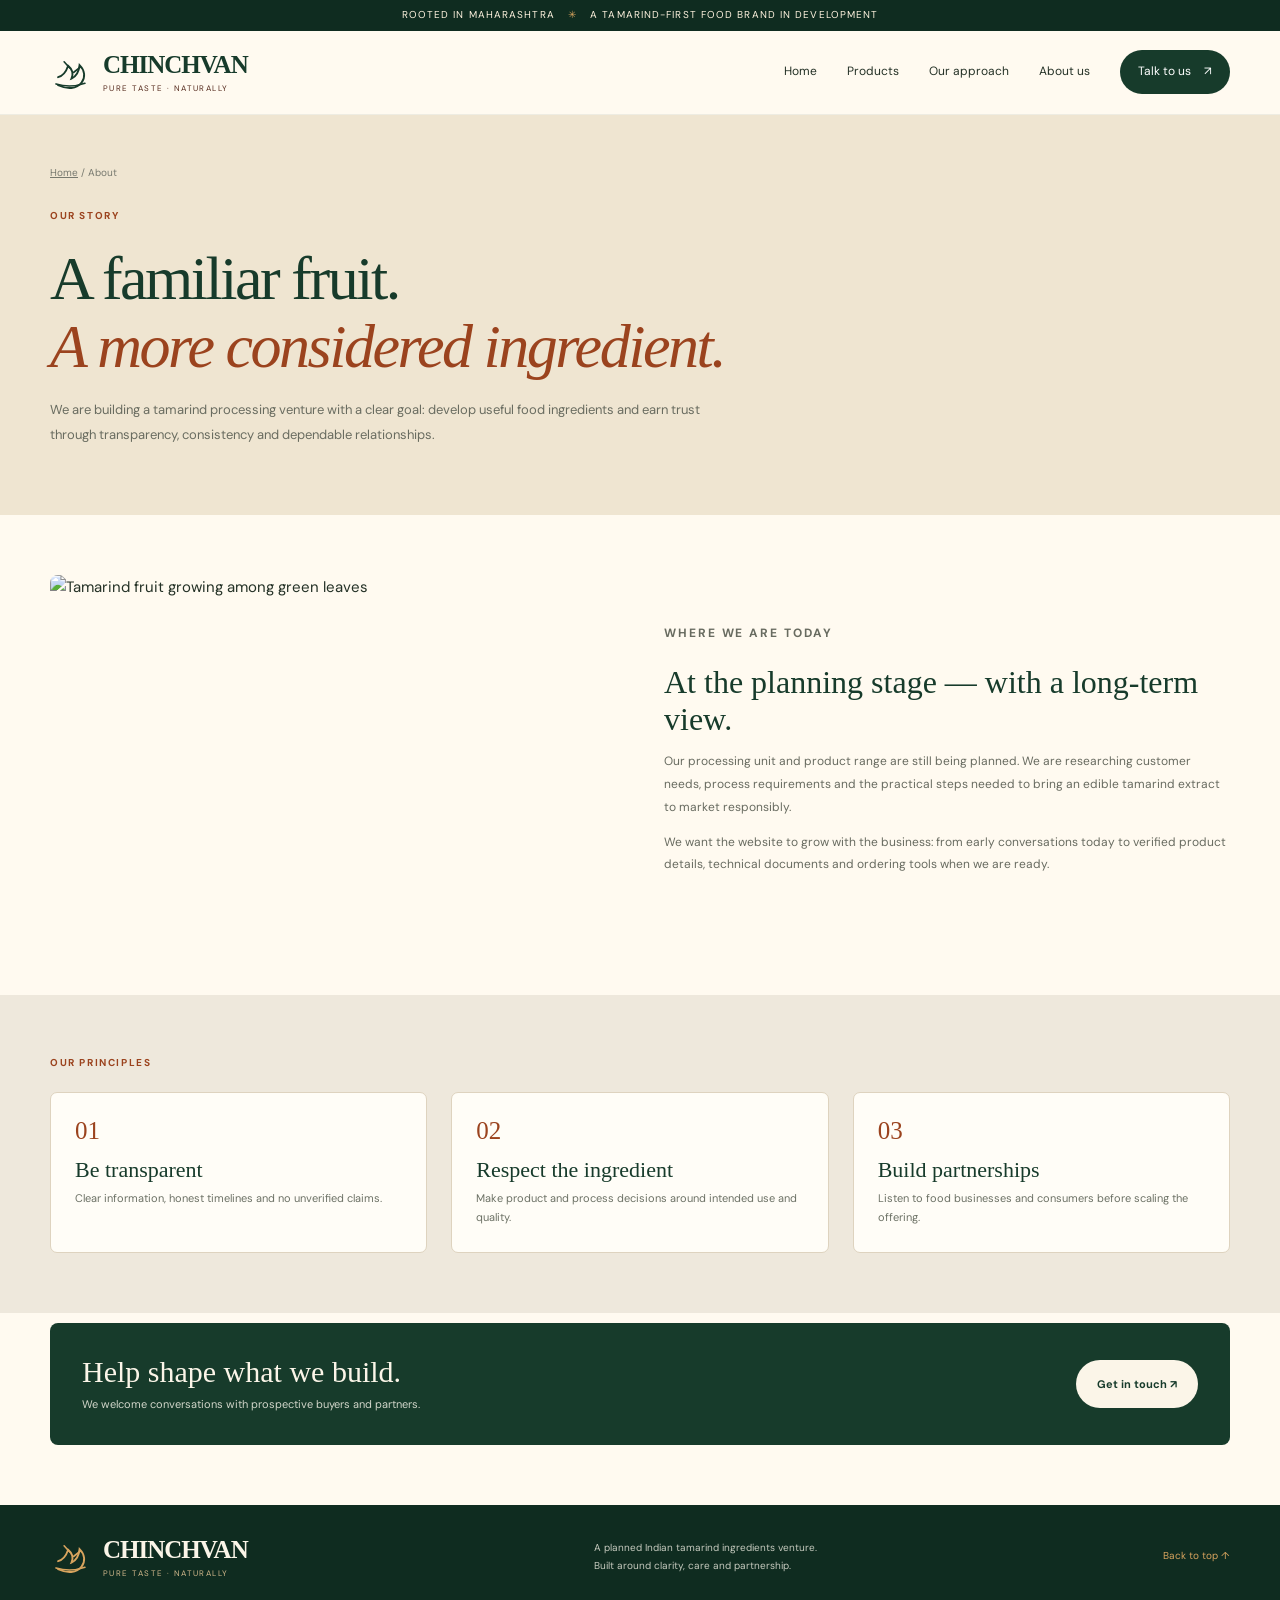
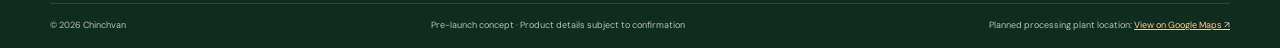
==== commit 6bf98aac: "Refine Chinchvan around tamarind-only imagery and rich Imli-inspired palette" ====
--- a/about.html
+++ b/about.html
@@ -1,11 +1,10 @@
 <!doctype html>
 <html lang="en"><head><meta charset="utf-8"><meta name="viewport" content="width=device-width,initial-scale=1"><meta name="theme-color" content="#183d30"><meta name="description" content="The story and principles behind a planned Indian tamarind processing business."><title>About us | Chinchvan</title><link rel="preconnect" href="https://fonts.googleapis.com"><link rel="preconnect" href="https://fonts.gstatic.com" crossorigin><link href="https://fonts.googleapis.com/css2?family=DM+Sans:wght@400;500;600;700&family=DM+Serif+Display&display=swap" rel="stylesheet"><link rel="stylesheet" href="styles.css"><script src="script.js" defer></script></head><body>
-<div class="announcement">Rooted in Maharashtra <span aria-hidden="true">✳</span> A tamarind-first food brand in development</div>
 <div class="announcement">Rooted in Maharashtra <span aria-hidden="true">✳</span> A tamarind-first food brand in development</div>
 <header class="site-header"><a class="brand" href="index.html" aria-label="Chinchvan home"><span class="brand-mark" aria-hidden="true"><svg viewBox="0 0 64 64"><path d="M12 39c8-2 12-8 15-17 6 5 8 12 5 19 7-3 11-10 12-20 8 8 9 18 3 26-7 10-22 10-35 4" fill="none" stroke="currentColor" stroke-width="2.8" stroke-linecap="round"/><path d="M9 49c13 4 29 4 43-1M29 25l-8-9m14 16 10-8" fill="none" stroke="currentColor" stroke-width="2.4" stroke-linecap="round"/></svg></span><span class="brand-copy"><strong>CHINCHVAN</strong><small>PURE TASTE · NATURALLY</small></span></a><button class="menu-toggle" aria-label="Open navigation" aria-expanded="false" aria-controls="primary-nav"><span></span><span></span></button><nav class="nav" id="primary-nav" aria-label="Main navigation"><a href="index.html">Home</a><a href="products.html">Products</a><a href="process.html">Our approach</a><a href="about.html">About us</a><a class="nav-cta" href="contact.html">Talk to us <span aria-hidden="true">↗</span></a></nav></header>
 <main>
 <section class="inner-hero"><div class="section-wrap"><div class="breadcrumb"><a href="index.html">Home</a> / About</div><p class="eyebrow">OUR STORY</p><h1>A familiar fruit.<br><em>A more considered ingredient.</em></h1><p class="lead">We are building a tamarind processing venture with a clear goal: develop useful food ingredients and earn trust through transparency, consistency and dependable relationships.</p></div></section>
-<section class="content-section section-wrap"><div class="page-split"><img src="https://images.unsplash.com/photo-1490645935967-10de6ba17061?auto=format&fit=crop&w=1000&q=85" alt="Fresh ingredients arranged for cooking" loading="lazy"><div><p class="eyebrow">WHERE WE ARE TODAY</p><h2>At the planning stage — with a long-term view.</h2><p>Our processing unit and product range are still being planned. We are researching customer needs, process requirements and the practical steps needed to bring an edible tamarind extract to market responsibly.</p><p>We want the website to grow with the business: from early conversations today to verified product details, technical documents and ordering tools when we are ready.</p></div></div></section>
+<section class="content-section section-wrap"><div class="page-split"><img src="https://images.pexels.com/photos/15095868/pexels-photo-15095868.jpeg?auto=compress&cs=tinysrgb&w=1400" alt="Tamarind fruit growing among green leaves" loading="lazy"><div><p class="eyebrow">WHERE WE ARE TODAY</p><h2>At the planning stage — with a long-term view.</h2><p>Our processing unit and product range are still being planned. We are researching customer needs, process requirements and the practical steps needed to bring an edible tamarind extract to market responsibly.</p><p>We want the website to grow with the business: from early conversations today to verified product details, technical documents and ordering tools when we are ready.</p></div></div></section>
 <section class="content-section" style="background:#eee8dc"><div class="section-wrap"><p class="eyebrow">OUR PRINCIPLES</p><div class="content-grid"><article class="info-card"><span class="card-number">01</span><h3>Be transparent</h3><p>Clear information, honest timelines and no unverified claims.</p></article><article class="info-card"><span class="card-number">02</span><h3>Respect the ingredient</h3><p>Make product and process decisions around intended use and quality.</p></article><article class="info-card"><span class="card-number">03</span><h3>Build partnerships</h3><p>Listen to food businesses and consumers before scaling the offering.</p></article></div></div></section>
 <section class="section-wrap"><div class="callout"><div><h2>Help shape what we build.</h2><p>We welcome conversations with prospective buyers and partners.</p></div><a class="button button-light" href="contact.html">Get in touch ↗</a></div></section></main>
 <footer class="site-footer"><div class="footer-main section-wrap"><a class="brand brand-footer" href="index.html" aria-label="Chinchvan home"><span class="brand-mark" aria-hidden="true"><svg viewBox="0 0 64 64" role="img"><path d="M12 39c8-2 12-8 15-17 6 5 8 12 5 19 7-3 11-10 12-20 8 8 9 18 3 26-7 10-22 10-35 4" fill="none" stroke="currentColor" stroke-width="2.8" stroke-linecap="round"/><path d="M9 49c13 4 29 4 43-1M29 25l-8-9m14 16 10-8" fill="none" stroke="currentColor" stroke-width="2.4" stroke-linecap="round"/></svg></span><span class="brand-copy"><strong>CHINCHVAN</strong><small>PURE TASTE · NATURALLY</small></span></a><p>A planned Indian tamarind ingredients venture.<br>Built around clarity, care and partnership.</p><a href="#" class="back-top">Back to top ↑</a></div><div class="footer-bottom section-wrap"><span>© <span id="year"></span> Chinchvan</span><span>Pre-launch concept · Product details subject to confirmation</span><span class="footer-location">Planned processing plant location: <a href="https://maps.app.goo.gl/dBWkEn4kWR463iwU6" target="_blank" rel="noopener noreferrer">View on Google Maps ↗</a></span></div></footer></body></html>
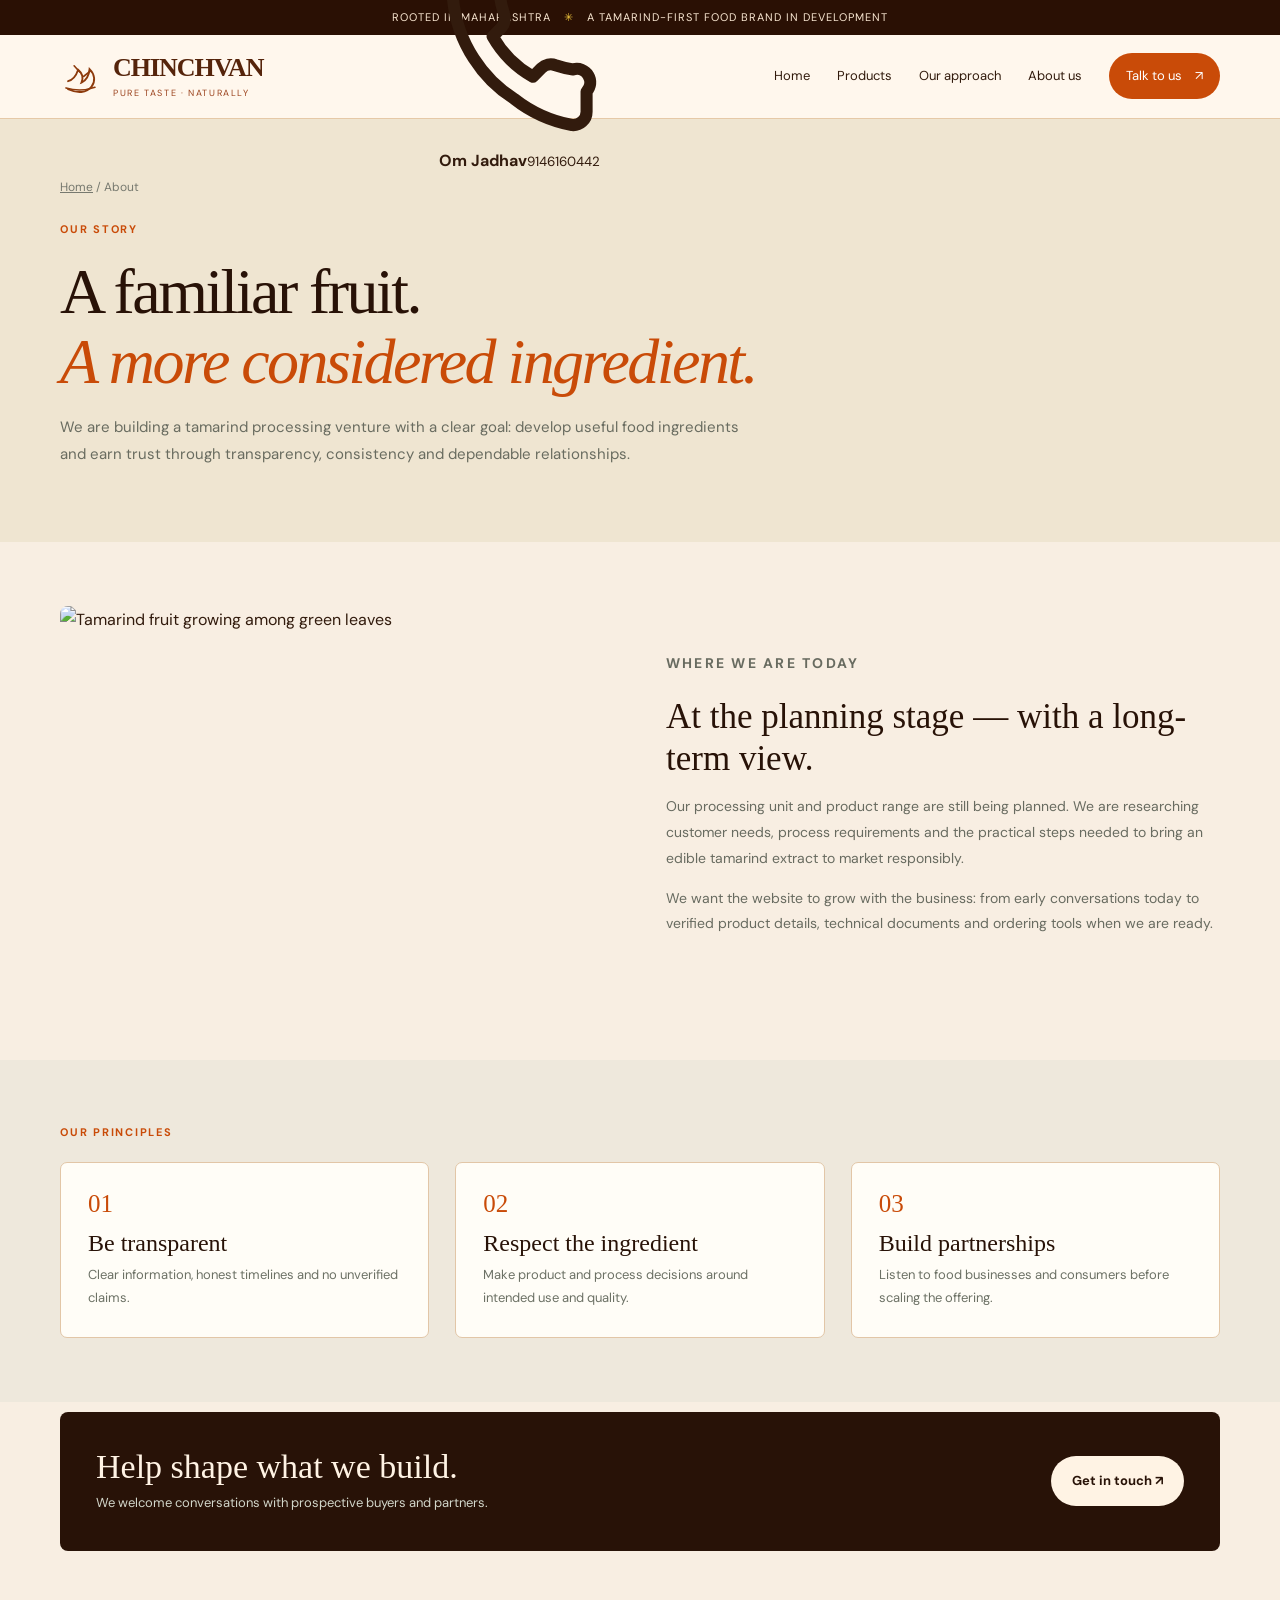
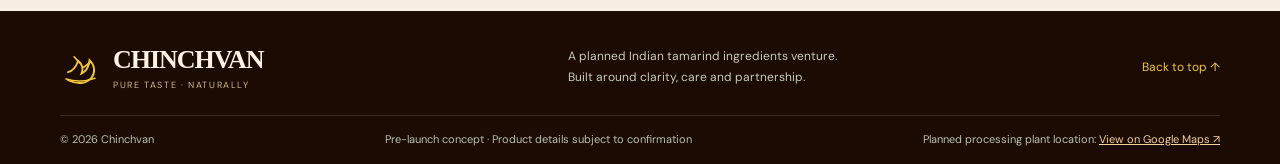
==== commit 138ecf83: "Add tap-to-call header contact for Om Jadhav" ====
--- a/about.html
+++ b/about.html
@@ -1,7 +1,7 @@
 <!doctype html>
 <html lang="en"><head><meta charset="utf-8"><meta name="viewport" content="width=device-width,initial-scale=1"><meta name="theme-color" content="#183d30"><meta name="description" content="The story and principles behind a planned Indian tamarind processing business."><title>About us | Chinchvan</title><link rel="preconnect" href="https://fonts.googleapis.com"><link rel="preconnect" href="https://fonts.gstatic.com" crossorigin><link href="https://fonts.googleapis.com/css2?family=DM+Sans:wght@400;500;600;700&family=DM+Serif+Display&display=swap" rel="stylesheet"><link rel="stylesheet" href="styles.css"><script src="script.js" defer></script></head><body>
 <div class="announcement">Rooted in Maharashtra <span aria-hidden="true">✳</span> A tamarind-first food brand in development</div>
-<header class="site-header"><a class="brand" href="index.html" aria-label="Chinchvan home"><span class="brand-mark" aria-hidden="true"><svg viewBox="0 0 64 64"><path d="M12 39c8-2 12-8 15-17 6 5 8 12 5 19 7-3 11-10 12-20 8 8 9 18 3 26-7 10-22 10-35 4" fill="none" stroke="currentColor" stroke-width="2.8" stroke-linecap="round"/><path d="M9 49c13 4 29 4 43-1M29 25l-8-9m14 16 10-8" fill="none" stroke="currentColor" stroke-width="2.4" stroke-linecap="round"/></svg></span><span class="brand-copy"><strong>CHINCHVAN</strong><small>PURE TASTE · NATURALLY</small></span></a><button class="menu-toggle" aria-label="Open navigation" aria-expanded="false" aria-controls="primary-nav"><span></span><span></span></button><nav class="nav" id="primary-nav" aria-label="Main navigation"><a href="index.html">Home</a><a href="products.html">Products</a><a href="process.html">Our approach</a><a href="about.html">About us</a><a class="nav-cta" href="contact.html">Talk to us <span aria-hidden="true">↗</span></a></nav></header>
+<header class="site-header"><a class="brand" href="index.html" aria-label="Chinchvan home"><span class="brand-mark" aria-hidden="true"><svg viewBox="0 0 64 64"><path d="M12 39c8-2 12-8 15-17 6 5 8 12 5 19 7-3 11-10 12-20 8 8 9 18 3 26-7 10-22 10-35 4" fill="none" stroke="currentColor" stroke-width="2.8" stroke-linecap="round"/><path d="M9 49c13 4 29 4 43-1M29 25l-8-9m14 16 10-8" fill="none" stroke="currentColor" stroke-width="2.4" stroke-linecap="round"/></svg></span><span class="brand-copy"><strong>CHINCHVAN</strong><small>PURE TASTE · NATURALLY</small></span></a><a class="header-contact" href="tel:+919146160442" aria-label="Call Om Jadhav at 9146160442"><svg viewBox="0 0 24 24" aria-hidden="true"><path d="M22 16.92v3a2 2 0 0 1-2.18 2A19.8 19.8 0 0 1 11.19 18a19.5 19.5 0 0 1-6-6A19.8 19.8 0 0 1 2.09 3.18 2 2 0 0 1 4.08 1h3a2 2 0 0 1 2 1.72c.12.9.33 1.78.62 2.63a2 2 0 0 1-.45 2.11L8 8.71a16 16 0 0 0 6 6l1.25-1.25a2 2 0 0 1 2.11-.45c.85.29 1.73.5 2.63.62A2 2 0 0 1 22 16.92z" fill="none" stroke="currentColor" stroke-width="1.8" stroke-linecap="round" stroke-linejoin="round"/></svg><span><strong>Om Jadhav</strong><small>9146160442</small></span></a><button class="menu-toggle" aria-label="Open navigation" aria-expanded="false" aria-controls="primary-nav"><span></span><span></span></button><nav class="nav" id="primary-nav" aria-label="Main navigation"><a href="index.html">Home</a><a href="products.html">Products</a><a href="process.html">Our approach</a><a href="about.html">About us</a><a class="nav-cta" href="contact.html">Talk to us <span aria-hidden="true">↗</span></a></nav></header>
 <main>
 <section class="inner-hero"><div class="section-wrap"><div class="breadcrumb"><a href="index.html">Home</a> / About</div><p class="eyebrow">OUR STORY</p><h1>A familiar fruit.<br><em>A more considered ingredient.</em></h1><p class="lead">We are building a tamarind processing venture with a clear goal: develop useful food ingredients and earn trust through transparency, consistency and dependable relationships.</p></div></section>
 <section class="content-section section-wrap"><div class="page-split"><img src="https://images.pexels.com/photos/15095868/pexels-photo-15095868.jpeg?auto=compress&cs=tinysrgb&w=1400" alt="Tamarind fruit growing among green leaves" loading="lazy"><div><p class="eyebrow">WHERE WE ARE TODAY</p><h2>At the planning stage — with a long-term view.</h2><p>Our processing unit and product range are still being planned. We are researching customer needs, process requirements and the practical steps needed to bring an edible tamarind extract to market responsibly.</p><p>We want the website to grow with the business: from early conversations today to verified product details, technical documents and ordering tools when we are ready.</p></div></div></section>
--- a/styles.css
+++ b/styles.css
@@ -1 +1,223 @@
-:root{--forest:#173b2b;--deep:#0f2c20;--ivory:#fbf5e8;--paper:#fffaf0;--rust:#9b431e;--gold:#d8a45e;--tamarind:#552a1d;--ink:#243126;--muted:#6c7165;--line:#ded3bf;--serif:"Playfair Display",Georgia,serif;--sans:"DM Sans",Arial,sans-serif;--wrap:1180px}*{box-sizing:border-box}html{scroll-behavior:smooth;scroll-padding-top:100px}body{margin:0;background:var(--paper);color:var(--ink);font:15px/1.65 var(--sans);-webkit-font-smoothing:antialiased}img{display:block;max-width:100%}a{color:inherit;text-decoration:none}button,input,textarea,select{font:inherit}.announcement{padding:7px 18px;text-align:center;background:var(--deep);color:#fff3df;font-size:10px;letter-spacing:.11em;text-transform:uppercase}.announcement span{color:var(--gold);padding:0 9px}.site-header{height:84px;display:flex;align-items:center;justify-content:space-between;padding:0 max(28px,calc((100% - var(--wrap))/2));background:var(--paper);position:sticky;top:0;z-index:20;border-bottom:1px solid #173b2b12}.brand{display:inline-flex;align-items:center;gap:10px}.brand-mark{width:43px;height:43px;display:grid;place-items:center;color:var(--forest)}.brand-mark svg{width:100%;height:100%;fill:none}.brand-copy{display:grid;line-height:1.15;gap:5px}.brand-copy strong{font:700 25px var(--serif);letter-spacing:-.04em;color:var(--forest)}.brand-copy small{font-size:8px;letter-spacing:.18em;color:var(--tamarind)}.nav{display:flex;align-items:center;gap:30px;font-size:12px}.nav>a:not(.nav-cta):hover,.text-link:hover{color:var(--rust)}.nav-cta{background:var(--forest);color:white;padding:12px 18px;border-radius:30px}.nav-cta span{padding-left:10px}.menu-toggle{display:none}.section-wrap{width:min(var(--wrap),calc(100% - 64px));margin-inline:auto}.hero{display:grid;grid-template-columns:.86fr 1.14fr;gap:48px;align-items:center;padding-top:48px;padding-bottom:55px;min-height:560px}.hero-copy{padding:18px 0}.eyebrow{font-size:10px;font-weight:700;letter-spacing:.16em;color:var(--rust);margin:0 0 19px}.eyebrow>span{display:inline-block;width:23px;height:1px;background:var(--rust);vertical-align:middle;margin-right:8px}.hero h1,.section-heading h2,.process-copy h2,.about-layout h2,.contact-copy h2{font:clamp(46px,5.1vw,72px)/1.04 var(--serif);letter-spacing:-.045em;margin:0;color:var(--forest)}h1 em,h2 em{font-weight:500;color:var(--rust)}.hero-text{max-width:430px;color:#646b5f;font-size:14px;line-height:1.9;margin:23px 0 26px}.hero-actions{display:flex;align-items:center;gap:23px;flex-wrap:wrap}.button{display:inline-flex;align-items:center;justify-content:center;gap:22px;padding:14px 20px;border:1px solid transparent;font-size:11px;font-weight:700;cursor:pointer;transition:transform .2s,background .2s;border-radius:30px}.button:hover{transform:translateY(-2px)}.button-dark{background:var(--forest);color:white}.button-rust{background:var(--rust);color:white}.button-rust:hover{background:#7e3518}.button-light{background:var(--ivory);color:var(--forest)}.text-link{font-size:11px;font-weight:700;border-bottom:1px solid var(--gold);padding-bottom:5px}.hero-note{display:flex;align-items:center;gap:12px;margin-top:38px;color:#77796f;font-size:11px;line-height:1.7}.hero-note strong{color:var(--forest)}.note-icon{display:grid;place-items:center;width:38px;height:38px;border:1px solid var(--gold);border-radius:50%;color:var(--rust);font-size:19px}.hero-visual{height:450px;position:relative}.hero-visual:before{content:"";position:absolute;inset:18px -12px -12px 18px;background:#e7d8b9;border-radius:48% 4px 4px 4px}.hero-visual>img{position:relative;width:100%;height:100%;object-fit:cover;border-radius:48% 4px 4px 4px;box-shadow:0 22px 50px #37251718}.image-label{position:absolute;left:-20px;bottom:18px;background:var(--ivory);padding:15px 23px;min-width:220px;box-shadow:0 10px 35px #33271912}.image-label span,.product-index{display:block;font-size:8px;letter-spacing:.15em;color:var(--rust);font-weight:700}.image-label strong{display:block;font:20px var(--serif);color:var(--forest);margin-top:3px}.visual-stamp{position:absolute;right:-15px;top:25px;width:82px;height:82px;border-radius:50%;background:var(--gold);color:var(--deep);display:grid;place-items:center;text-align:center;font-size:9px;font-weight:700;line-height:1.3;letter-spacing:.06em;transform:rotate(9deg);box-shadow:0 5px 15px #0002}.trust-strip{display:grid;grid-template-columns:repeat(3,1fr);background:#efe5d1;padding:23px max(32px,calc((100% - var(--wrap))/2));gap:24px}.trust-strip>div{display:flex;align-items:center;gap:14px;border-right:1px solid #d6c7ad}.trust-strip>div:last-child{border:0}.principle-icon{font:30px var(--serif);color:var(--forest)}.trust-strip p{font-size:11px;line-height:1.5;color:#747165;margin:0}.trust-strip strong{color:var(--forest)}.section{padding-top:92px;padding-bottom:92px}.section-heading{display:flex;justify-content:space-between;align-items:end;gap:40px;margin-bottom:36px}.section-heading .eyebrow{margin-bottom:13px}.section-heading h2,.about-layout h2,.contact-copy h2{font-size:clamp(39px,4.1vw,56px)}.section-intro{max-width:375px;color:#73756c;font-size:12px;line-height:1.9;margin:0 0 4px}.product-grid{display:grid;grid-template-columns:1fr 1fr;gap:25px}.product-card{min-width:0;background:#fffdf7;border-radius:10px;overflow:hidden;box-shadow:0 8px 30px #56331a0b}.product-image{height:285px;position:relative;overflow:hidden;background:#e5ddce}.product-image img{width:100%;height:100%;object-fit:cover;transition:transform .6s}.product-card:hover .product-image img{transform:scale(1.04)}.product-index{position:absolute;top:15px;left:15px;background:var(--paper);padding:9px 11px;border-radius:20px}.product-info{display:flex;justify-content:space-between;gap:20px;padding:17px 18px 10px}.product-info h3{font:23px var(--serif);color:var(--forest);margin:0 0 5px}.product-info p{font-size:11px;color:#77796f;margin:0}.product-info>a{flex-shrink:0;align-self:center;display:grid;place-items:center;border:1px solid var(--line);width:35px;height:35px;border-radius:50%;color:var(--forest)}.product-tag{display:block;padding:0 18px 17px;font-size:8px;letter-spacing:.13em;color:var(--rust);font-weight:700}.disclaimer{margin:21px 0 0;font-size:10px;color:#858378}.process-section{background:var(--forest);color:var(--ivory);padding:82px 0;position:relative;overflow:hidden}.process-section:after{content:"";position:absolute;right:-80px;bottom:-130px;width:340px;height:340px;border:1px solid #ffffff17;border-radius:50%;box-shadow:0 0 0 35px #ffffff08,0 0 0 70px #ffffff05;pointer-events:none}.process-layout{display:grid;grid-template-columns:.9fr 1fr;gap:80px;position:relative;z-index:1}.eyebrow-light{color:var(--gold)}.process-copy h2{font:clamp(39px,4vw,54px)/1.12 var(--serif);color:var(--ivory);margin:0 0 20px}.process-copy h2 em{color:#e0b87c}.process-copy>p:not(.eyebrow){max-width:420px;color:#d1d5cc;font-size:12px;line-height:1.9;margin-bottom:25px}.process-list article{display:grid;grid-template-columns:35px 1fr 25px;gap:15px;padding:20px 0;border-bottom:1px solid #ffffff2a}.process-list article:first-child{padding-top:0}.process-list article>span:first-child{font:21px var(--serif);color:var(--gold)}.process-list h3{font:21px var(--serif);margin:0 0 5px;color:var(--ivory)}.process-list p{margin:0;color:#c4cec5;font-size:11px;line-height:1.8}.process-symbol{color:var(--gold)}.process-list .process-footnote{font-size:9px;color:#b7c4b9;margin-top:14px}.audience-section{padding-bottom:90px}.audience-section .section-heading{margin-bottom:30px}.audience-grid{display:grid;grid-template-columns:1fr 1fr;gap:20px}.audience-card{min-height:300px;padding:24px 27px;display:flex;flex-direction:column;justify-content:space-between;border-radius:7px}.audience-retail{background:#efe5d1;color:var(--forest)}.audience-business{background:var(--tamarind);color:#fff7eb}.audience-number{font-size:8px;letter-spacing:.15em;font-weight:700;opacity:.8}.audience-card>div{max-width:360px}.audience-icon{font-size:24px;color:var(--rust)}.audience-business .audience-icon{color:var(--gold)}.audience-card h3{font:30px var(--serif);margin:8px 0}.audience-card p{font-size:11px;line-height:1.85;opacity:.85;margin:0 0 19px}.text-link-light{color:#fff7eb;border-color:var(--gold)}.about-band{background:#efe5d1;padding:68px 0}.about-layout{display:grid;grid-template-columns:1fr .8fr;gap:70px;align-items:center}.about-layout h2{margin:0}.about-layout>p{font-size:12px;line-height:2;color:#686a5f;margin:0}.contact-section{display:grid;grid-template-columns:.85fr 1fr;gap:85px;align-items:start}.contact-copy>p:not(.eyebrow){max-width:400px;color:#72746a;font-size:12px;line-height:1.9}.contact-detail{display:flex;gap:13px;align-items:center;margin-top:28px}.contact-icon{display:grid;place-items:center;width:39px;height:39px;border:1px solid var(--gold);border-radius:50%;color:var(--rust)}.contact-detail strong,.contact-detail span{display:block}.contact-detail strong{font-size:11px;color:var(--forest)}.contact-detail div span{font-size:10px;color:#77796f}.enquiry-form{background:#fffdf8;padding:27px;border:1px solid #e8dfcf;border-radius:8px;box-shadow:0 15px 50px #432d1609}.form-heading{display:flex;justify-content:space-between;align-items:baseline;gap:15px;margin-bottom:18px}.form-heading h3{font:23px var(--serif);color:var(--forest);margin:0}.form-heading p,.form-note{font-size:9px;color:#89877c}.field-row{display:grid;gap:6px;margin-bottom:13px}.field-row label{font-size:10px;font-weight:700;color:var(--forest)}.field-row input,.field-row textarea,.field-row select{width:100%;border:1px solid #ded7ca;background:#fffdf8;padding:11px 12px;border-radius:4px;font-size:11px;color:var(--ink);outline-color:var(--gold)}.field-row textarea{resize:vertical}.form-submit{width:100%;border:0}.form-note{line-height:1.7;margin-bottom:0}.form-status{font-size:11px;color:var(--forest)}.site-footer{background:var(--deep);color:#f8f0e1;padding:30px 0 0}.footer-main{display:flex;align-items:center;justify-content:space-between;gap:25px;padding-bottom:25px}.brand-footer .brand-copy strong{color:var(--ivory)}.brand-footer .brand-copy small{color:#d2b98c}.brand-footer .brand-mark{color:var(--gold)}.footer-main>p{font-size:10px;line-height:1.8;color:#c7cbbf;margin:0}.back-top{font-size:10px;color:var(--gold)}.footer-bottom{border-top:1px solid #ffffff20;display:flex;justify-content:space-between;gap:15px;flex-wrap:wrap;padding-top:14px;padding-bottom:15px;font-size:9px;color:#b8c1b7}.footer-location a{text-decoration:underline;color:#f3d19b}.inner-hero{background:#efe5d1;padding:50px 0 55px}.inner-hero h1{font:clamp(42px,5vw,62px)/1.1 var(--serif);color:var(--forest);letter-spacing:-.04em;margin:12px 0 18px}.inner-hero h1 em{color:var(--rust)}.inner-hero .lead{max-width:680px;color:#696c60;font-size:13px;line-height:1.9}.breadcrumb{font-size:10px;color:#77796f;margin-bottom:27px}.breadcrumb a{text-decoration:underline}.content-section{padding:60px 0}.product-detail-grid,.content-grid{display:grid;grid-template-columns:repeat(2,minmax(0,1fr));gap:24px}.product-detail{border:1px solid var(--line);background:#fffdf7;border-radius:8px;overflow:hidden}.product-detail>img{width:100%;height:280px;object-fit:cover}.product-detail-body{padding:24px}.product-detail-body h2,.page-split h2{font:32px var(--serif);color:var(--forest);margin:9px 0 12px}.product-detail-body p,.product-detail-body li,.page-split p{font-size:12px;line-height:1.9;color:#686b60}.product-detail-body ul{padding-left:18px;margin:15px 0 20px}.status-note{margin-top:24px;background:#efe5d1;padding:16px 18px;font-size:11px;line-height:1.8;color:#5f6257;border-left:3px solid var(--rust)}.callout{margin:10px 0 60px;background:var(--forest);color:var(--ivory);padding:32px;display:flex;justify-content:space-between;align-items:center;gap:24px;border-radius:8px}.callout h2{font:30px var(--serif);margin:0 0 6px}.callout p{font-size:11px;color:#d2d6ca;margin:0}.page-split{display:grid;grid-template-columns:1fr 1fr;gap:48px;align-items:center}.page-split img{width:100%;height:360px;object-fit:cover;border-radius:8px}.content-grid{grid-template-columns:repeat(3,minmax(0,1fr));margin-top:20px}.info-card{background:#fffdf7;padding:24px;border:1px solid var(--line);border-radius:7px}.info-card .card-number{font:25px var(--serif);color:var(--rust)}.info-card h3{font:22px var(--serif);color:var(--forest);margin:10px 0 6px}.info-card p{font-size:11px;line-height:1.8;color:#6c7165;margin:0}.contact-page-grid{display:grid;grid-template-columns:.8fr 1fr;gap:40px}.contact-panel{background:var(--forest);color:var(--ivory);padding:30px;border-radius:8px}.contact-panel h2{font:34px var(--serif);margin:0 0 15px}.contact-panel p:not(.eyebrow){font-size:12px;line-height:1.9;color:#d3d8cd}.contact-panel+.enquiry-form{margin:0}.menu-toggle span{display:block;width:22px;height:2px;background:var(--forest);margin:5px}@media(max-width:800px){.site-header{height:74px;padding:0 22px}.menu-toggle{display:block;border:0;background:transparent;padding:8px}.nav{display:none;position:absolute;top:74px;left:0;right:0;background:var(--paper);padding:20px 24px 25px;align-items:stretch;gap:17px;flex-direction:column;border-bottom:1px solid var(--line)}.nav.is-open{display:flex}.nav-cta{text-align:center}.section-wrap{width:calc(100% - 40px)}.hero{grid-template-columns:1fr;gap:28px;padding-top:37px;padding-bottom:45px}.hero h1{font-size:clamp(48px,12vw,68px)}.hero-visual{height:350px;margin-left:10px}.hero-note{margin-top:28px}.trust-strip{padding:22px 20px;gap:12px}.trust-strip>div{gap:8px}.principle-icon{font-size:24px}.trust-strip p{font-size:9px}.section{padding-top:62px;padding-bottom:62px}.section-heading{display:block}.section-intro{margin-top:20px}.product-grid,.audience-grid,.process-layout,.about-layout,.contact-section,.page-split,.contact-page-grid{grid-template-columns:1fr;gap:25px}.product-image{height:245px}.process-section{padding:58px 0}.process-layout{gap:35px}.audience-card{min-height:270px}.about-band{padding:48px 0}.contact-section{gap:30px}.footer-main{align-items:flex-start;flex-wrap:wrap}.footer-main>p{order:3;flex-basis:100%}.footer-bottom{display:grid;gap:8px}.inner-hero{padding:35px 0 40px}.content-section{padding:40px 0}.product-detail-grid,.content-grid{grid-template-columns:1fr}.product-detail>img{height:230px}.page-split img{height:270px}.callout{margin:10px 20px 40px;padding:24px;align-items:flex-start;flex-direction:column}.contact-page-grid{gap:22px}.enquiry-form{padding:20px}}@media(prefers-reduced-motion:reduce){html{scroll-behavior:auto}*,*::before,*::after{transition:none!important}}+:root{--forest:#173b2b;--deep:#0f2c20;--ivory:#fbf5e8;--paper:#fffaf0;--rust:#9b431e;--gold:#d8a45e;--tamarind:#552a1d;--ink:#243126;--muted:#6c7165;--line:#ded3bf;--serif:"Playfair Display",Georgia,serif;--sans:"DM Sans",Arial,sans-serif;--wrap:1180px}*{box-sizing:border-box}html{scroll-behavior:smooth;scroll-padding-top:100px}body{margin:0;background:var(--paper);color:var(--ink);font:15px/1.65 var(--sans);-webkit-font-smoothing:antialiased}img{display:block;max-width:100%}a{color:inherit;text-decoration:none}button,input,textarea,select{font:inherit}.announcement{padding:7px 18px;text-align:center;background:var(--deep);color:#fff3df;font-size:10px;letter-spacing:.11em;text-transform:uppercase}.announcement span{color:var(--gold);padding:0 9px}.site-header{height:84px;display:flex;align-items:center;justify-content:space-between;padding:0 max(28px,calc((100% - var(--wrap))/2));background:var(--paper);position:sticky;top:0;z-index:20;border-bottom:1px solid #173b2b12}.brand{display:inline-flex;align-items:center;gap:10px}.brand-mark{width:43px;height:43px;display:grid;place-items:center;color:var(--forest)}.brand-mark svg{width:100%;height:100%;fill:none}.brand-copy{display:grid;line-height:1.15;gap:5px}.brand-copy strong{font:700 25px var(--serif);letter-spacing:-.04em;color:var(--forest)}.brand-copy small{font-size:8px;letter-spacing:.18em;color:var(--tamarind)}.nav{display:flex;align-items:center;gap:30px;font-size:12px}.nav>a:not(.nav-cta):hover,.text-link:hover{color:var(--rust)}.nav-cta{background:var(--forest);color:white;padding:12px 18px;border-radius:30px}.nav-cta span{padding-left:10px}.menu-toggle{display:none}.section-wrap{width:min(var(--wrap),calc(100% - 64px));margin-inline:auto}.hero{display:grid;grid-template-columns:.86fr 1.14fr;gap:48px;align-items:center;padding-top:48px;padding-bottom:55px;min-height:560px}.hero-copy{padding:18px 0}.eyebrow{font-size:10px;font-weight:700;letter-spacing:.16em;color:var(--rust);margin:0 0 19px}.eyebrow>span{display:inline-block;width:23px;height:1px;background:var(--rust);vertical-align:middle;margin-right:8px}.hero h1,.section-heading h2,.process-copy h2,.about-layout h2,.contact-copy h2{font:clamp(46px,5.1vw,72px)/1.04 var(--serif);letter-spacing:-.045em;margin:0;color:var(--forest)}h1 em,h2 em{font-weight:500;color:var(--rust)}.hero-text{max-width:430px;color:#646b5f;font-size:14px;line-height:1.9;margin:23px 0 26px}.hero-actions{display:flex;align-items:center;gap:23px;flex-wrap:wrap}.button{display:inline-flex;align-items:center;justify-content:center;gap:22px;padding:14px 20px;border:1px solid transparent;font-size:11px;font-weight:700;cursor:pointer;transition:transform .2s,background .2s;border-radius:30px}.button:hover{transform:translateY(-2px)}.button-dark{background:var(--forest);color:white}.button-rust{background:var(--rust);color:white}.button-rust:hover{background:#7e3518}.button-light{background:var(--ivory);color:var(--forest)}.text-link{font-size:11px;font-weight:700;border-bottom:1px solid var(--gold);padding-bottom:5px}.hero-note{display:flex;align-items:center;gap:12px;margin-top:38px;color:#77796f;font-size:11px;line-height:1.7}.hero-note strong{color:var(--forest)}.note-icon{display:grid;place-items:center;width:38px;height:38px;border:1px solid var(--gold);border-radius:50%;color:var(--rust);font-size:19px}.hero-visual{height:450px;position:relative}.hero-visual:before{content:"";position:absolute;inset:18px -12px -12px 18px;background:#e7d8b9;border-radius:48% 4px 4px 4px}.hero-visual>img{position:relative;width:100%;height:100%;object-fit:cover;border-radius:48% 4px 4px 4px;box-shadow:0 22px 50px #37251718}.image-label{position:absolute;left:-20px;bottom:18px;background:var(--ivory);padding:15px 23px;min-width:220px;box-shadow:0 10px 35px #33271912}.image-label span,.product-index{display:block;font-size:8px;letter-spacing:.15em;color:var(--rust);font-weight:700}.image-label strong{display:block;font:20px var(--serif);color:var(--forest);margin-top:3px}.visual-stamp{position:absolute;right:-15px;top:25px;width:82px;height:82px;border-radius:50%;background:var(--gold);color:var(--deep);display:grid;place-items:center;text-align:center;font-size:9px;font-weight:700;line-height:1.3;letter-spacing:.06em;transform:rotate(9deg);box-shadow:0 5px 15px #0002}.trust-strip{display:grid;grid-template-columns:repeat(3,1fr);background:#efe5d1;padding:23px max(32px,calc((100% - var(--wrap))/2));gap:24px}.trust-strip>div{display:flex;align-items:center;gap:14px;border-right:1px solid #d6c7ad}.trust-strip>div:last-child{border:0}.principle-icon{font:30px var(--serif);color:var(--forest)}.trust-strip p{font-size:11px;line-height:1.5;color:#747165;margin:0}.trust-strip strong{color:var(--forest)}.section{padding-top:92px;padding-bottom:92px}.section-heading{display:flex;justify-content:space-between;align-items:end;gap:40px;margin-bottom:36px}.section-heading .eyebrow{margin-bottom:13px}.section-heading h2,.about-layout h2,.contact-copy h2{font-size:clamp(39px,4.1vw,56px)}.section-intro{max-width:375px;color:#73756c;font-size:12px;line-height:1.9;margin:0 0 4px}.product-grid{display:grid;grid-template-columns:1fr 1fr;gap:25px}.product-card{min-width:0;background:#fffdf7;border-radius:10px;overflow:hidden;box-shadow:0 8px 30px #56331a0b}.product-image{height:285px;position:relative;overflow:hidden;background:#e5ddce}.product-image img{width:100%;height:100%;object-fit:cover;transition:transform .6s}.product-card:hover .product-image img{transform:scale(1.04)}.product-index{position:absolute;top:15px;left:15px;background:var(--paper);padding:9px 11px;border-radius:20px}.product-info{display:flex;justify-content:space-between;gap:20px;padding:17px 18px 10px}.product-info h3{font:23px var(--serif);color:var(--forest);margin:0 0 5px}.product-info p{font-size:11px;color:#77796f;margin:0}.product-info>a{flex-shrink:0;align-self:center;display:grid;place-items:center;border:1px solid var(--line);width:35px;height:35px;border-radius:50%;color:var(--forest)}.product-tag{display:block;padding:0 18px 17px;font-size:8px;letter-spacing:.13em;color:var(--rust);font-weight:700}.disclaimer{margin:21px 0 0;font-size:10px;color:#858378}.process-section{background:var(--forest);color:var(--ivory);padding:82px 0;position:relative;overflow:hidden}.process-section:after{content:"";position:absolute;right:-80px;bottom:-130px;width:340px;height:340px;border:1px solid #ffffff17;border-radius:50%;box-shadow:0 0 0 35px #ffffff08,0 0 0 70px #ffffff05;pointer-events:none}.process-layout{display:grid;grid-template-columns:.9fr 1fr;gap:80px;position:relative;z-index:1}.eyebrow-light{color:var(--gold)}.process-copy h2{font:clamp(39px,4vw,54px)/1.12 var(--serif);color:var(--ivory);margin:0 0 20px}.process-copy h2 em{color:#e0b87c}.process-copy>p:not(.eyebrow){max-width:420px;color:#d1d5cc;font-size:12px;line-height:1.9;margin-bottom:25px}.process-list article{display:grid;grid-template-columns:35px 1fr 25px;gap:15px;padding:20px 0;border-bottom:1px solid #ffffff2a}.process-list article:first-child{padding-top:0}.process-list article>span:first-child{font:21px var(--serif);color:var(--gold)}.process-list h3{font:21px var(--serif);margin:0 0 5px;color:var(--ivory)}.process-list p{margin:0;color:#c4cec5;font-size:11px;line-height:1.8}.process-symbol{color:var(--gold)}.process-list .process-footnote{font-size:9px;color:#b7c4b9;margin-top:14px}.audience-section{padding-bottom:90px}.audience-section .section-heading{margin-bottom:30px}.audience-grid{display:grid;grid-template-columns:1fr 1fr;gap:20px}.audience-card{min-height:300px;padding:24px 27px;display:flex;flex-direction:column;justify-content:space-between;border-radius:7px}.audience-retail{background:#efe5d1;color:var(--forest)}.audience-business{background:var(--tamarind);color:#fff7eb}.audience-number{font-size:8px;letter-spacing:.15em;font-weight:700;opacity:.8}.audience-card>div{max-width:360px}.audience-icon{font-size:24px;color:var(--rust)}.audience-business .audience-icon{color:var(--gold)}.audience-card h3{font:30px var(--serif);margin:8px 0}.audience-card p{font-size:11px;line-height:1.85;opacity:.85;margin:0 0 19px}.text-link-light{color:#fff7eb;border-color:var(--gold)}.about-band{background:#efe5d1;padding:68px 0}.about-layout{display:grid;grid-template-columns:1fr .8fr;gap:70px;align-items:center}.about-layout h2{margin:0}.about-layout>p{font-size:12px;line-height:2;color:#686a5f;margin:0}.contact-section{display:grid;grid-template-columns:.85fr 1fr;gap:85px;align-items:start}.contact-copy>p:not(.eyebrow){max-width:400px;color:#72746a;font-size:12px;line-height:1.9}.contact-detail{display:flex;gap:13px;align-items:center;margin-top:28px}.contact-icon{display:grid;place-items:center;width:39px;height:39px;border:1px solid var(--gold);border-radius:50%;color:var(--rust)}.contact-detail strong,.contact-detail span{display:block}.contact-detail strong{font-size:11px;color:var(--forest)}.contact-detail div span{font-size:10px;color:#77796f}.enquiry-form{background:#fffdf8;padding:27px;border:1px solid #e8dfcf;border-radius:8px;box-shadow:0 15px 50px #432d1609}.form-heading{display:flex;justify-content:space-between;align-items:baseline;gap:15px;margin-bottom:18px}.form-heading h3{font:23px var(--serif);color:var(--forest);margin:0}.form-heading p,.form-note{font-size:9px;color:#89877c}.field-row{display:grid;gap:6px;margin-bottom:13px}.field-row label{font-size:10px;font-weight:700;color:var(--forest)}.field-row input,.field-row textarea,.field-row select{width:100%;border:1px solid #ded7ca;background:#fffdf8;padding:11px 12px;border-radius:4px;font-size:11px;color:var(--ink);outline-color:var(--gold)}.field-row textarea{resize:vertical}.form-submit{width:100%;border:0}.form-note{line-height:1.7;margin-bottom:0}.form-status{font-size:11px;color:var(--forest)}.site-footer{background:var(--deep);color:#f8f0e1;padding:30px 0 0}.footer-main{display:flex;align-items:center;justify-content:space-between;gap:25px;padding-bottom:25px}.brand-footer .brand-copy strong{color:var(--ivory)}.brand-footer .brand-copy small{color:#d2b98c}.brand-footer .brand-mark{color:var(--gold)}.footer-main>p{font-size:10px;line-height:1.8;color:#c7cbbf;margin:0}.back-top{font-size:10px;color:var(--gold)}.footer-bottom{border-top:1px solid #ffffff20;display:flex;justify-content:space-between;gap:15px;flex-wrap:wrap;padding-top:14px;padding-bottom:15px;font-size:9px;color:#b8c1b7}.footer-location a{text-decoration:underline;color:#f3d19b}.inner-hero{background:#efe5d1;padding:50px 0 55px}.inner-hero h1{font:clamp(42px,5vw,62px)/1.1 var(--serif);color:var(--forest);letter-spacing:-.04em;margin:12px 0 18px}.inner-hero h1 em{color:var(--rust)}.inner-hero .lead{max-width:680px;color:#696c60;font-size:13px;line-height:1.9}.breadcrumb{font-size:10px;color:#77796f;margin-bottom:27px}.breadcrumb a{text-decoration:underline}.content-section{padding:60px 0}.product-detail-grid,.content-grid{display:grid;grid-template-columns:repeat(2,minmax(0,1fr));gap:24px}.product-detail{border:1px solid var(--line);background:#fffdf7;border-radius:8px;overflow:hidden}.product-detail>img{width:100%;height:280px;object-fit:cover}.product-detail-body{padding:24px}.product-detail-body h2,.page-split h2{font:32px var(--serif);color:var(--forest);margin:9px 0 12px}.product-detail-body p,.product-detail-body li,.page-split p{font-size:12px;line-height:1.9;color:#686b60}.product-detail-body ul{padding-left:18px;margin:15px 0 20px}.status-note{margin-top:24px;background:#efe5d1;padding:16px 18px;font-size:11px;line-height:1.8;color:#5f6257;border-left:3px solid var(--rust)}.callout{margin:10px 0 60px;background:var(--forest);color:var(--ivory);padding:32px;display:flex;justify-content:space-between;align-items:center;gap:24px;border-radius:8px}.callout h2{font:30px var(--serif);margin:0 0 6px}.callout p{font-size:11px;color:#d2d6ca;margin:0}.page-split{display:grid;grid-template-columns:1fr 1fr;gap:48px;align-items:center}.page-split img{width:100%;height:360px;object-fit:cover;border-radius:8px}.content-grid{grid-template-columns:repeat(3,minmax(0,1fr));margin-top:20px}.info-card{background:#fffdf7;padding:24px;border:1px solid var(--line);border-radius:7px}.info-card .card-number{font:25px var(--serif);color:var(--rust)}.info-card h3{font:22px var(--serif);color:var(--forest);margin:10px 0 6px}.info-card p{font-size:11px;line-height:1.8;color:#6c7165;margin:0}.contact-page-grid{display:grid;grid-template-columns:.8fr 1fr;gap:40px}.contact-panel{background:var(--forest);color:var(--ivory);padding:30px;border-radius:8px}.contact-panel h2{font:34px var(--serif);margin:0 0 15px}.contact-panel p:not(.eyebrow){font-size:12px;line-height:1.9;color:#d3d8cd}.contact-panel+.enquiry-form{margin:0}.menu-toggle span{display:block;width:22px;height:2px;background:var(--forest);margin:5px}@media(max-width:800px){.site-header{height:74px;padding:0 22px}.menu-toggle{display:block;border:0;background:transparent;padding:8px}.nav{display:none;position:absolute;top:74px;left:0;right:0;background:var(--paper);padding:20px 24px 25px;align-items:stretch;gap:17px;flex-direction:column;border-bottom:1px solid var(--line)}.nav.is-open{display:flex}.nav-cta{text-align:center}.section-wrap{width:calc(100% - 40px)}.hero{grid-template-columns:1fr;gap:28px;padding-top:37px;padding-bottom:45px}.hero h1{font-size:clamp(48px,12vw,68px)}.hero-visual{height:350px;margin-left:10px}.hero-note{margin-top:28px}.trust-strip{padding:22px 20px;gap:12px}.trust-strip>div{gap:8px}.principle-icon{font-size:24px}.trust-strip p{font-size:9px}.section{padding-top:62px;padding-bottom:62px}.section-heading{display:block}.section-intro{margin-top:20px}.product-grid,.audience-grid,.process-layout,.about-layout,.contact-section,.page-split,.contact-page-grid{grid-template-columns:1fr;gap:25px}.product-image{height:245px}.process-section{padding:58px 0}.process-layout{gap:35px}.audience-card{min-height:270px}.about-band{padding:48px 0}.contact-section{gap:30px}.footer-main{align-items:flex-start;flex-wrap:wrap}.footer-main>p{order:3;flex-basis:100%}.footer-bottom{display:grid;gap:8px}.inner-hero{padding:35px 0 40px}.content-section{padding:40px 0}.product-detail-grid,.content-grid{grid-template-columns:1fr}.product-detail>img{height:230px}.page-split img{height:270px}.callout{margin:10px 20px 40px;padding:24px;align-items:flex-start;flex-direction:column}.contact-page-grid{gap:22px}.enquiry-form{padding:20px}}@media(prefers-reduced-motion:reduce){html{scroll-behavior:auto}*,*::before,*::after{transition:none!important}}
+/* Chinchvan tamarind-only visual direction */
+:root{--forest:#281207;--deep:#1c0b03;--ivory:#fff3e4;--paper:#f8eee2;--rust:#c94b08;--gold:#f0c63e;--tamarind:#421b08;--ink:#321b0d;--line:#e2c6a7}
+.announcement{background:#2a1004;color:#f8e6d1}.announcement span{color:#f0c63e}
+.site-header{background:#fff7ed;border-bottom-color:#e6c9a7}
+.brand-copy strong{color:#55240b}.brand-copy small{color:#9b431e}.brand-mark{color:#8d3a0c}
+.nav-cta{background:#c94b08}.nav>a:not(.nav-cta):hover,.text-link:hover{color:#c94b08}
+.hero{position:relative;isolation:isolate;max-width:none;width:100%;padding:58px max(32px,calc((100% - 1110px)/2)) 70px;grid-template-columns:.95fr 1.05fr;gap:58px;background:radial-gradient(ellipse at 80% 45%,#612a0b 0,#351504 38%,#210c02 78%);color:#fff5e8;overflow:hidden}
+.hero:before{content:"";position:absolute;z-index:-1;inset:0;background:radial-gradient(circle at 78% 45%,transparent 0 160px,#d77b1810 161px 162px,transparent 163px 185px,#d77b1810 186px 187px,transparent 188px);pointer-events:none}
+.hero h1{color:#fff4e8;font-size:clamp(52px,6vw,80px)}.hero h1 em{color:#f3c83e}.hero .eyebrow{color:#f2bd30}.hero .eyebrow>span{background:#f2bd30}
+.hero-text{color:#e4cbb8;font-size:15px}.hero-note{color:#d6bba5}.hero-note strong{color:#fff2e3}.note-icon{border-color:#dba72b;color:#f3c83e}
+.hero .text-link{color:#fff2e3;border-color:#e8b82d}.hero .button-rust{background:#d44d08}.hero-visual{height:490px}.hero-visual:before{inset:0;background:#c27c23;border-radius:50% 50% 4px 4px;opacity:.16}
+.hero-visual>img{border-radius:50% 50% 6px 6px;object-position:center;box-shadow:0 20px 70px #0005;border:1px solid #c48c3b55}
+.image-label{left:-24px;bottom:20px;background:#fff4e5;border-left:4px solid #d44d08}.visual-stamp{background:#f3c83e;color:#351504}
+.trust-strip{background:#f0dfca}.section-heading h2,.about-layout h2,.contact-copy h2{color:#421b08}h1 em,h2 em{color:#c94b08}
+.product-card{border:1px solid #e7c8a5;background:#fff7ed;border-radius:12px}.product-image{background:#4a210b}.product-image img{object-position:center 42%}.product-index{background:#fff0db;color:#b64308}
+.process-section{background:#2b1004}.process-copy h2{color:#fff0de}.process-copy h2 em{color:#f1c63a}
+.audience-retail{background:#f1dfc9}.audience-business{background:#4b200b}.about-band{background:#f0dfca}
+.enquiry-form{background:#fff8ee;border-color:#e7c8a5}.button-dark{background:#3b1908}
+@media(max-width:800px){.hero{padding:40px 20px 52px;gap:30px}.hero-visual{height:350px}.hero h1{font-size:clamp(47px,11vw,66px)}}
+
+
+/* Chinchvan responsive polish — readable type, balanced spacing, accessible controls */
+:root{
+  --wrap:1160px;
+  --body-size:16px;
+}
+body{font-size:var(--body-size);line-height:1.7}
+p{overflow-wrap:break-word}
+a,button,input,textarea,select{ -webkit-tap-highlight-color:transparent }
+a:focus-visible,button:focus-visible,input:focus-visible,textarea:focus-visible,select:focus-visible{
+  outline:3px solid #e5a92d;
+  outline-offset:3px;
+}
+.announcement{font-size:11px;line-height:1.5;padding:9px 18px;letter-spacing:.09em}
+.site-header{min-height:82px;padding-inline:max(28px,calc((100% - var(--wrap))/2));gap:24px}
+.brand{flex-shrink:0}
+.brand-copy strong{font-size:26px}
+.brand-copy small{font-size:9px}
+.nav{gap:clamp(16px,2.1vw,28px);font-size:13px}
+.nav-cta{padding:12px 17px;white-space:nowrap}
+.hero{min-height:0;padding-top:clamp(54px,6vw,82px);padding-bottom:clamp(58px,6vw,82px);gap:clamp(38px,5vw,70px)}
+.hero-copy{min-width:0}
+.hero h1{max-width:650px;line-height:1.02}
+.hero-text{font-size:16px;line-height:1.8;max-width:470px}
+.eyebrow{font-size:11px;line-height:1.6}
+.button{min-height:46px;font-size:13px;padding:13px 20px}
+.text-link{font-size:13px}
+.hero-note{font-size:13px}
+.hero-visual{min-width:0;height:clamp(370px,40vw,500px)}
+.image-label{padding:14px 19px;max-width:calc(100% - 20px)}
+.image-label span,.product-index{font-size:10px}
+.image-label strong{font-size:21px}
+.visual-stamp{width:88px;height:88px;font-size:10px}
+.trust-strip{padding-block:25px}
+.trust-strip p{font-size:12px;line-height:1.65}
+.principle-icon{flex-shrink:0}
+.section{padding-block:clamp(64px,7vw,92px)}
+.section-heading{gap:48px;margin-bottom:40px}
+.section-intro{font-size:14px;line-height:1.8}
+.product-grid{gap:28px}
+.product-image{height:clamp(230px,25vw,300px)}
+.product-info{padding:20px 20px 12px}
+.product-info h3{font-size:25px}
+.product-info p{font-size:13px;line-height:1.7}
+.product-info>a{width:40px;height:40px}
+.product-tag{font-size:10px;padding:0 20px 19px}
+.disclaimer{font-size:12px;line-height:1.7}
+.process-section{padding-block:clamp(64px,7vw,86px)}
+.process-layout{gap:clamp(42px,6vw,82px)}
+.process-copy h2{font-size:clamp(42px,4.4vw,58px)}
+.process-copy>p:not(.eyebrow){font-size:14px;line-height:1.85}
+.process-list article{grid-template-columns:38px minmax(0,1fr) 24px;gap:17px;padding-block:22px}
+.process-list h3{font-size:23px}
+.process-list p{font-size:13px;line-height:1.75}
+.process-list .process-footnote{font-size:11px;line-height:1.7}
+.audience-section{padding-bottom:clamp(64px,7vw,90px)}
+.audience-card{padding:clamp(24px,3vw,34px);min-height:310px}
+.audience-number{font-size:10px}
+.audience-card h3{font-size:clamp(28px,2.5vw,34px);line-height:1.2}
+.audience-card p{font-size:14px;line-height:1.8}
+.about-band{padding-block:clamp(54px,6vw,72px)}
+.about-layout{gap:clamp(42px,6vw,76px)}
+.about-layout>p{font-size:14px;line-height:1.9}
+.contact-section{gap:clamp(38px,6vw,80px)}
+.contact-copy>p:not(.eyebrow){font-size:14px;line-height:1.85}
+.contact-detail strong{font-size:13px}
+.contact-detail div span{font-size:12px}
+.enquiry-form{padding:clamp(22px,3vw,32px)}
+.form-heading h3{font-size:25px}
+.form-heading p,.form-note{font-size:11px;line-height:1.7}
+.field-row{gap:7px;margin-bottom:15px}
+.field-row label{font-size:13px}
+.field-row input,.field-row textarea,.field-row select{font-size:14px;padding:12px 13px;min-height:46px}
+.field-row textarea{min-height:112px}
+.form-status{font-size:13px;line-height:1.6}
+.site-footer{padding-top:34px}
+.footer-main>p{font-size:12px;line-height:1.8}
+.back-top{font-size:12px}
+.footer-bottom{font-size:11px;line-height:1.7}
+.inner-hero{padding-block:clamp(40px,5vw,58px)}
+.inner-hero h1{font-size:clamp(42px,5.3vw,64px);line-height:1.08}
+.inner-hero .lead{font-size:15px;line-height:1.85}
+.breadcrumb{font-size:12px;margin-bottom:24px}
+.content-section{padding-block:clamp(42px,5vw,64px)}
+.product-detail-grid,.content-grid{gap:26px}
+.product-detail>img{height:clamp(230px,26vw,310px)}
+.product-detail-body{padding:clamp(20px,2.8vw,28px)}
+.product-detail-body h2,.page-split h2{font-size:clamp(28px,3vw,35px);line-height:1.2}
+.product-detail-body p,.product-detail-body li,.page-split p{font-size:14px;line-height:1.85}
+.status-note{font-size:13px;line-height:1.8}
+.callout{padding:clamp(24px,3vw,36px)}
+.callout h2{font-size:clamp(27px,3vw,34px)}
+.callout p{font-size:13px;line-height:1.75}
+.page-split{gap:clamp(28px,5vw,52px)}
+.page-split img{height:clamp(280px,32vw,390px)}
+.info-card{padding:clamp(20px,2.5vw,27px)}
+.info-card h3{font-size:24px}
+.info-card p{font-size:13px;line-height:1.8}
+.contact-page-grid{gap:clamp(24px,4vw,44px)}
+.contact-panel{padding:clamp(24px,3vw,34px)}
+.contact-panel h2{font-size:clamp(29px,3.2vw,37px);line-height:1.2}
+.contact-panel p:not(.eyebrow){font-size:14px;line-height:1.85}
+
+@media(max-width:1000px){
+  .site-header{padding-inline:24px}
+  .nav{gap:15px;font-size:12px}
+  .brand-copy strong{font-size:23px}
+  .hero{grid-template-columns:1fr 1fr;gap:32px}
+  .hero h1{font-size:clamp(48px,6vw,66px)}
+  .hero-visual{height:clamp(340px,43vw,440px)}
+  .process-layout{gap:38px}
+  .contact-section{gap:34px}
+}
+@media(max-width:800px){
+  .site-header{height:76px;min-height:76px;padding-inline:20px}
+  .brand-mark{width:39px;height:39px}
+  .brand-copy strong{font-size:23px}
+  .brand-copy small{font-size:8px}
+  .menu-toggle{min-width:44px;min-height:44px;display:grid;place-content:center}
+  .nav{top:76px;padding:18px 22px 24px;gap:8px;font-size:15px}
+  .nav>a:not(.nav-cta){padding:10px 2px}
+  .nav-cta{margin-top:6px;padding:13px 17px}
+  .section-wrap{width:calc(100% - 40px)}
+  .hero{grid-template-columns:1fr;padding:42px 20px 48px;gap:28px}
+  .hero-copy{padding:0}
+  .hero h1{font-size:clamp(48px,10.5vw,68px);max-width:580px}
+  .hero-text{font-size:15px;max-width:560px}
+  .hero-visual{height:clamp(290px,72vw,420px);margin:0 8px 0 14px}
+  .visual-stamp{right:-9px;top:14px;width:76px;height:76px}
+  .image-label{left:-12px;bottom:14px;min-width:0;padding:12px 15px}
+  .trust-strip{grid-template-columns:1fr;gap:0;padding:8px 20px}
+  .trust-strip>div{padding:13px 0;border-right:0;border-bottom:1px solid #d6c7ad}
+  .trust-strip>div:last-child{border-bottom:0}
+  .trust-strip p{font-size:13px}
+  .section{padding-block:58px}
+  .section-heading{display:block;margin-bottom:27px}
+  .section-heading h2,.about-layout h2,.contact-copy h2{font-size:clamp(37px,8vw,48px)}
+  .section-intro{font-size:14px;margin-top:16px}
+  .product-grid,.audience-grid,.process-layout,.about-layout,.contact-section,.page-split,.contact-page-grid{grid-template-columns:minmax(0,1fr);gap:24px}
+  .product-grid{gap:20px}
+  .product-image{height:clamp(220px,62vw,330px)}
+  .product-info h3{font-size:24px}
+  .product-info p{font-size:13px}
+  .process-section{padding-block:54px}
+  .process-layout{gap:34px}
+  .process-copy h2{font-size:clamp(38px,8vw,48px)}
+  .process-list article{grid-template-columns:32px minmax(0,1fr) 18px;gap:12px;padding-block:18px}
+  .process-list h3{font-size:22px}
+  .process-list p{font-size:13px}
+  .audience-section{padding-bottom:58px}
+  .audience-card{min-height:270px;padding:25px}
+  .audience-card h3{font-size:29px}
+  .audience-card p{font-size:14px}
+  .about-band{padding-block:46px}
+  .about-layout{gap:18px}
+  .contact-section{gap:25px}
+  .footer-main{align-items:flex-start;flex-wrap:wrap}
+  .footer-main>p{order:3;flex-basis:100%}
+  .inner-hero{padding-block:34px}
+  .inner-hero h1{font-size:clamp(40px,9vw,54px)}
+  .inner-hero .lead{font-size:14px}
+  .breadcrumb{margin-bottom:20px}
+  .content-section{padding-block:36px}
+  .product-detail-grid,.content-grid{grid-template-columns:minmax(0,1fr);gap:20px}
+  .product-detail>img{height:clamp(220px,60vw,310px)}
+  .product-detail-body{padding:22px}
+  .page-split{gap:22px}
+  .page-split img{height:clamp(230px,62vw,320px)}
+  .callout{margin:8px 20px 34px;padding:23px;gap:16px}
+  .callout h2{font-size:28px}
+  .contact-panel{padding:24px}
+  .enquiry-form{padding:22px}
+}
+@media(max-width:420px){
+  .announcement{font-size:9px;letter-spacing:.055em;padding:8px 10px}
+  .site-header{padding-inline:14px}
+  .brand{gap:7px}
+  .brand-mark{width:34px;height:34px}
+  .brand-copy strong{font-size:20px}
+  .brand-copy small{font-size:7px;letter-spacing:.13em}
+  .section-wrap{width:calc(100% - 32px)}
+  .hero{padding:35px 16px 42px}
+  .hero h1{font-size:clamp(43px,11vw,51px)}
+  .hero .eyebrow{font-size:9px;letter-spacing:.11em}
+  .hero-actions{gap:15px}
+  .button{width:100%;justify-content:space-between}
+  .hero-visual{height:275px;margin-left:10px}
+  .image-label strong{font-size:18px}
+  .visual-stamp{width:68px;height:68px;font-size:9px}
+  .section{padding-block:48px}
+  .section-heading h2,.about-layout h2,.contact-copy h2{font-size:36px}
+  .product-info{gap:10px;padding:16px 14px 10px}
+  .product-tag{padding-inline:14px}
+  .audience-card{min-height:250px;padding:22px}
+  .enquiry-form{padding:18px}
+  .form-heading{align-items:flex-start;flex-direction:column;gap:4px}
+  .footer-bottom{font-size:10px}
+}
+@media(prefers-reduced-motion:reduce){
+  html{scroll-behavior:auto}
+  *,*::before,*::after{animation-duration:.01ms!important;animation-iteration-count:1!important;transition-duration:.01ms!important}
+}
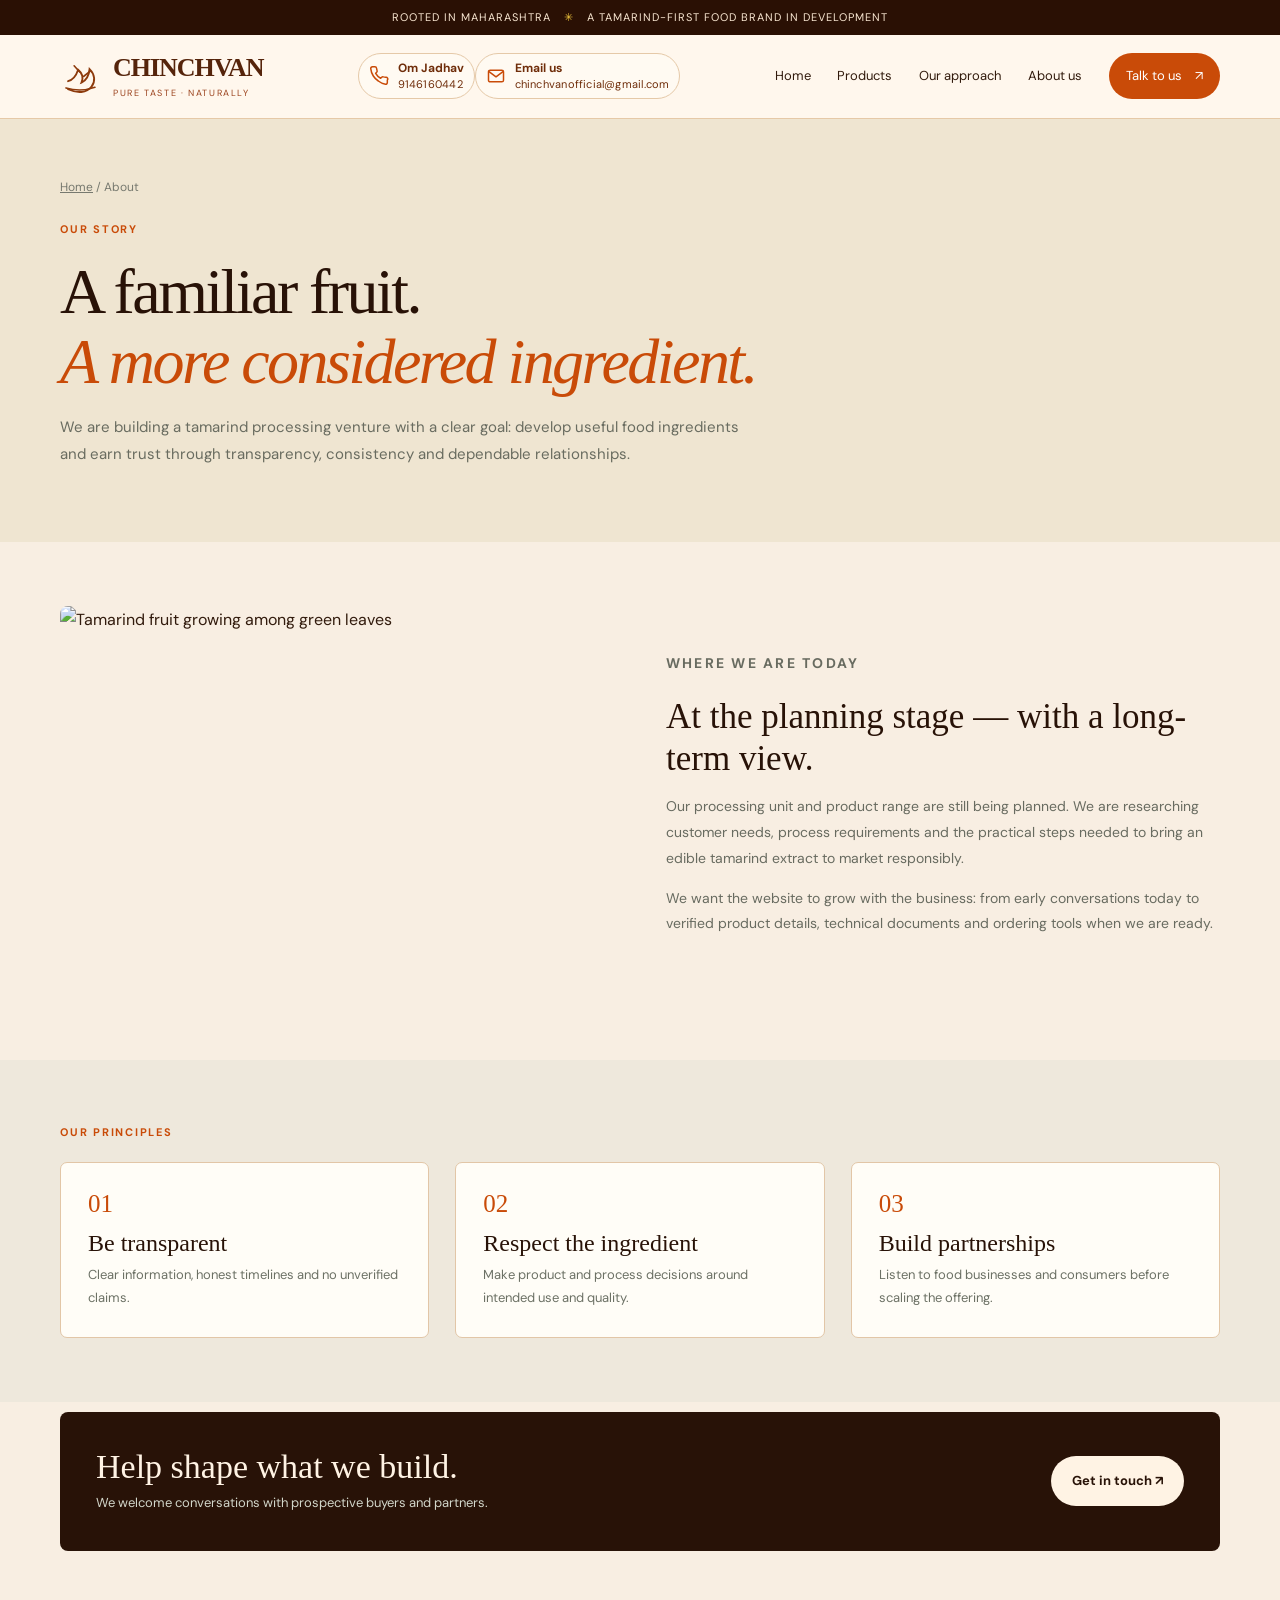
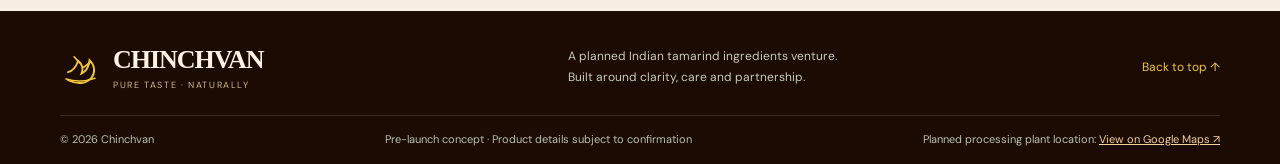
==== commit d3fc31c8: "Add official email to site header" ====
--- a/about.html
+++ b/about.html
@@ -1,7 +1,7 @@
 <!doctype html>
 <html lang="en"><head><meta charset="utf-8"><meta name="viewport" content="width=device-width,initial-scale=1"><meta name="theme-color" content="#183d30"><meta name="description" content="The story and principles behind a planned Indian tamarind processing business."><title>About us | Chinchvan</title><link rel="preconnect" href="https://fonts.googleapis.com"><link rel="preconnect" href="https://fonts.gstatic.com" crossorigin><link href="https://fonts.googleapis.com/css2?family=DM+Sans:wght@400;500;600;700&family=DM+Serif+Display&display=swap" rel="stylesheet"><link rel="stylesheet" href="styles.css"><script src="script.js" defer></script></head><body>
 <div class="announcement">Rooted in Maharashtra <span aria-hidden="true">✳</span> A tamarind-first food brand in development</div>
-<header class="site-header"><a class="brand" href="index.html" aria-label="Chinchvan home"><span class="brand-mark" aria-hidden="true"><svg viewBox="0 0 64 64"><path d="M12 39c8-2 12-8 15-17 6 5 8 12 5 19 7-3 11-10 12-20 8 8 9 18 3 26-7 10-22 10-35 4" fill="none" stroke="currentColor" stroke-width="2.8" stroke-linecap="round"/><path d="M9 49c13 4 29 4 43-1M29 25l-8-9m14 16 10-8" fill="none" stroke="currentColor" stroke-width="2.4" stroke-linecap="round"/></svg></span><span class="brand-copy"><strong>CHINCHVAN</strong><small>PURE TASTE · NATURALLY</small></span></a><a class="header-contact" href="tel:+919146160442" aria-label="Call Om Jadhav at 9146160442"><svg viewBox="0 0 24 24" aria-hidden="true"><path d="M22 16.92v3a2 2 0 0 1-2.18 2A19.8 19.8 0 0 1 11.19 18a19.5 19.5 0 0 1-6-6A19.8 19.8 0 0 1 2.09 3.18 2 2 0 0 1 4.08 1h3a2 2 0 0 1 2 1.72c.12.9.33 1.78.62 2.63a2 2 0 0 1-.45 2.11L8 8.71a16 16 0 0 0 6 6l1.25-1.25a2 2 0 0 1 2.11-.45c.85.29 1.73.5 2.63.62A2 2 0 0 1 22 16.92z" fill="none" stroke="currentColor" stroke-width="1.8" stroke-linecap="round" stroke-linejoin="round"/></svg><span><strong>Om Jadhav</strong><small>9146160442</small></span></a><button class="menu-toggle" aria-label="Open navigation" aria-expanded="false" aria-controls="primary-nav"><span></span><span></span></button><nav class="nav" id="primary-nav" aria-label="Main navigation"><a href="index.html">Home</a><a href="products.html">Products</a><a href="process.html">Our approach</a><a href="about.html">About us</a><a class="nav-cta" href="contact.html">Talk to us <span aria-hidden="true">↗</span></a></nav></header>
+<header class="site-header"><a class="brand" href="index.html" aria-label="Chinchvan home"><span class="brand-mark" aria-hidden="true"><svg viewBox="0 0 64 64"><path d="M12 39c8-2 12-8 15-17 6 5 8 12 5 19 7-3 11-10 12-20 8 8 9 18 3 26-7 10-22 10-35 4" fill="none" stroke="currentColor" stroke-width="2.8" stroke-linecap="round"/><path d="M9 49c13 4 29 4 43-1M29 25l-8-9m14 16 10-8" fill="none" stroke="currentColor" stroke-width="2.4" stroke-linecap="round"/></svg></span><span class="brand-copy"><strong>CHINCHVAN</strong><small>PURE TASTE · NATURALLY</small></span></a><div class="header-contacts"><a class="header-contact" href="tel:+919146160442" aria-label="Call Om Jadhav at 9146160442"><svg viewBox="0 0 24 24" aria-hidden="true"><path d="M22 16.92v3a2 2 0 0 1-2.18 2A19.8 19.8 0 0 1 11.19 18a19.5 19.5 0 0 1-6-6A19.8 19.8 0 0 1 2.09 3.18 2 2 0 0 1 4.08 1h3a2 2 0 0 1 2 1.72c.12.9.33 1.78.62 2.63a2 2 0 0 1-.45 2.11L8 8.71a16 16 0 0 0 6 6l1.25-1.25a2 2 0 0 1 2.11-.45c.85.29 1.73.5 2.63.62A2 2 0 0 1 22 16.92z" fill="none" stroke="currentColor" stroke-width="1.8" stroke-linecap="round" stroke-linejoin="round"/></svg><span><strong>Om Jadhav</strong><small>9146160442</small></span></a><a class="header-contact header-email" href="mailto:chinchvanofficial@gmail.com" aria-label="Email Chinchvan at chinchvanofficial@gmail.com"><svg viewBox="0 0 24 24" aria-hidden="true"><rect x="3" y="5" width="18" height="14" rx="2" fill="none" stroke="currentColor" stroke-width="1.8"/><path d="m4 7 8 6 8-6" fill="none" stroke="currentColor" stroke-width="1.8" stroke-linecap="round" stroke-linejoin="round"/></svg><span><strong>Email us</strong><small>chinchvanofficial@gmail.com</small></span></a></div><button class="menu-toggle" aria-label="Open navigation" aria-expanded="false" aria-controls="primary-nav"><span></span><span></span></button><nav class="nav" id="primary-nav" aria-label="Main navigation"><a href="index.html">Home</a><a href="products.html">Products</a><a href="process.html">Our approach</a><a href="about.html">About us</a><a class="nav-cta" href="contact.html">Talk to us <span aria-hidden="true">↗</span></a></nav></header>
 <main>
 <section class="inner-hero"><div class="section-wrap"><div class="breadcrumb"><a href="index.html">Home</a> / About</div><p class="eyebrow">OUR STORY</p><h1>A familiar fruit.<br><em>A more considered ingredient.</em></h1><p class="lead">We are building a tamarind processing venture with a clear goal: develop useful food ingredients and earn trust through transparency, consistency and dependable relationships.</p></div></section>
 <section class="content-section section-wrap"><div class="page-split"><img src="https://images.pexels.com/photos/15095868/pexels-photo-15095868.jpeg?auto=compress&cs=tinysrgb&w=1400" alt="Tamarind fruit growing among green leaves" loading="lazy"><div><p class="eyebrow">WHERE WE ARE TODAY</p><h2>At the planning stage — with a long-term view.</h2><p>Our processing unit and product range are still being planned. We are researching customer needs, process requirements and the practical steps needed to bring an edible tamarind extract to market responsibly.</p><p>We want the website to grow with the business: from early conversations today to verified product details, technical documents and ordering tools when we are ready.</p></div></div></section>
--- a/styles.css
+++ b/styles.css
@@ -221,3 +221,14 @@
   html{scroll-behavior:auto}
   *,*::before,*::after{animation-duration:.01ms!important;animation-iteration-count:1!important;transition-duration:.01ms!important}
 }
+
+/* Header contact link */
+.header-contact{display:inline-flex;align-items:center;gap:9px;flex-shrink:0;color:#6f2d0a;padding:7px 10px;border:1px solid #e5c9a8;border-radius:28px;background:#fffaf2;line-height:1.2}
+.header-contact svg{width:20px;height:20px;flex-shrink:0;color:#c94b08}
+.header-contact span{display:grid;gap:3px}
+.header-contact strong{font-size:12px;font-weight:700}
+.header-contact small{font-size:11px;letter-spacing:.02em}
+.header-contact:hover{background:#f4e2ce}
+@media(max-width:1000px){.header-contact{gap:6px;padding:7px 8px}.header-contact strong{font-size:11px}.header-contact small{font-size:10px}.site-header{gap:12px}}
+@media(max-width:800px){.header-contact{margin-left:auto;margin-right:5px;padding:6px 8px}.header-contact svg{width:18px;height:18px}.header-contact strong{font-size:10px}.header-contact small{font-size:9px}.site-header{gap:7px}}
+@media(max-width:420px){.header-contact{gap:5px;padding:6px;border-radius:22px}.header-contact svg{width:16px;height:16px}.header-contact strong{font-size:9px}.header-contact small{font-size:8px}.menu-toggle{padding:5px;min-width:38px}}
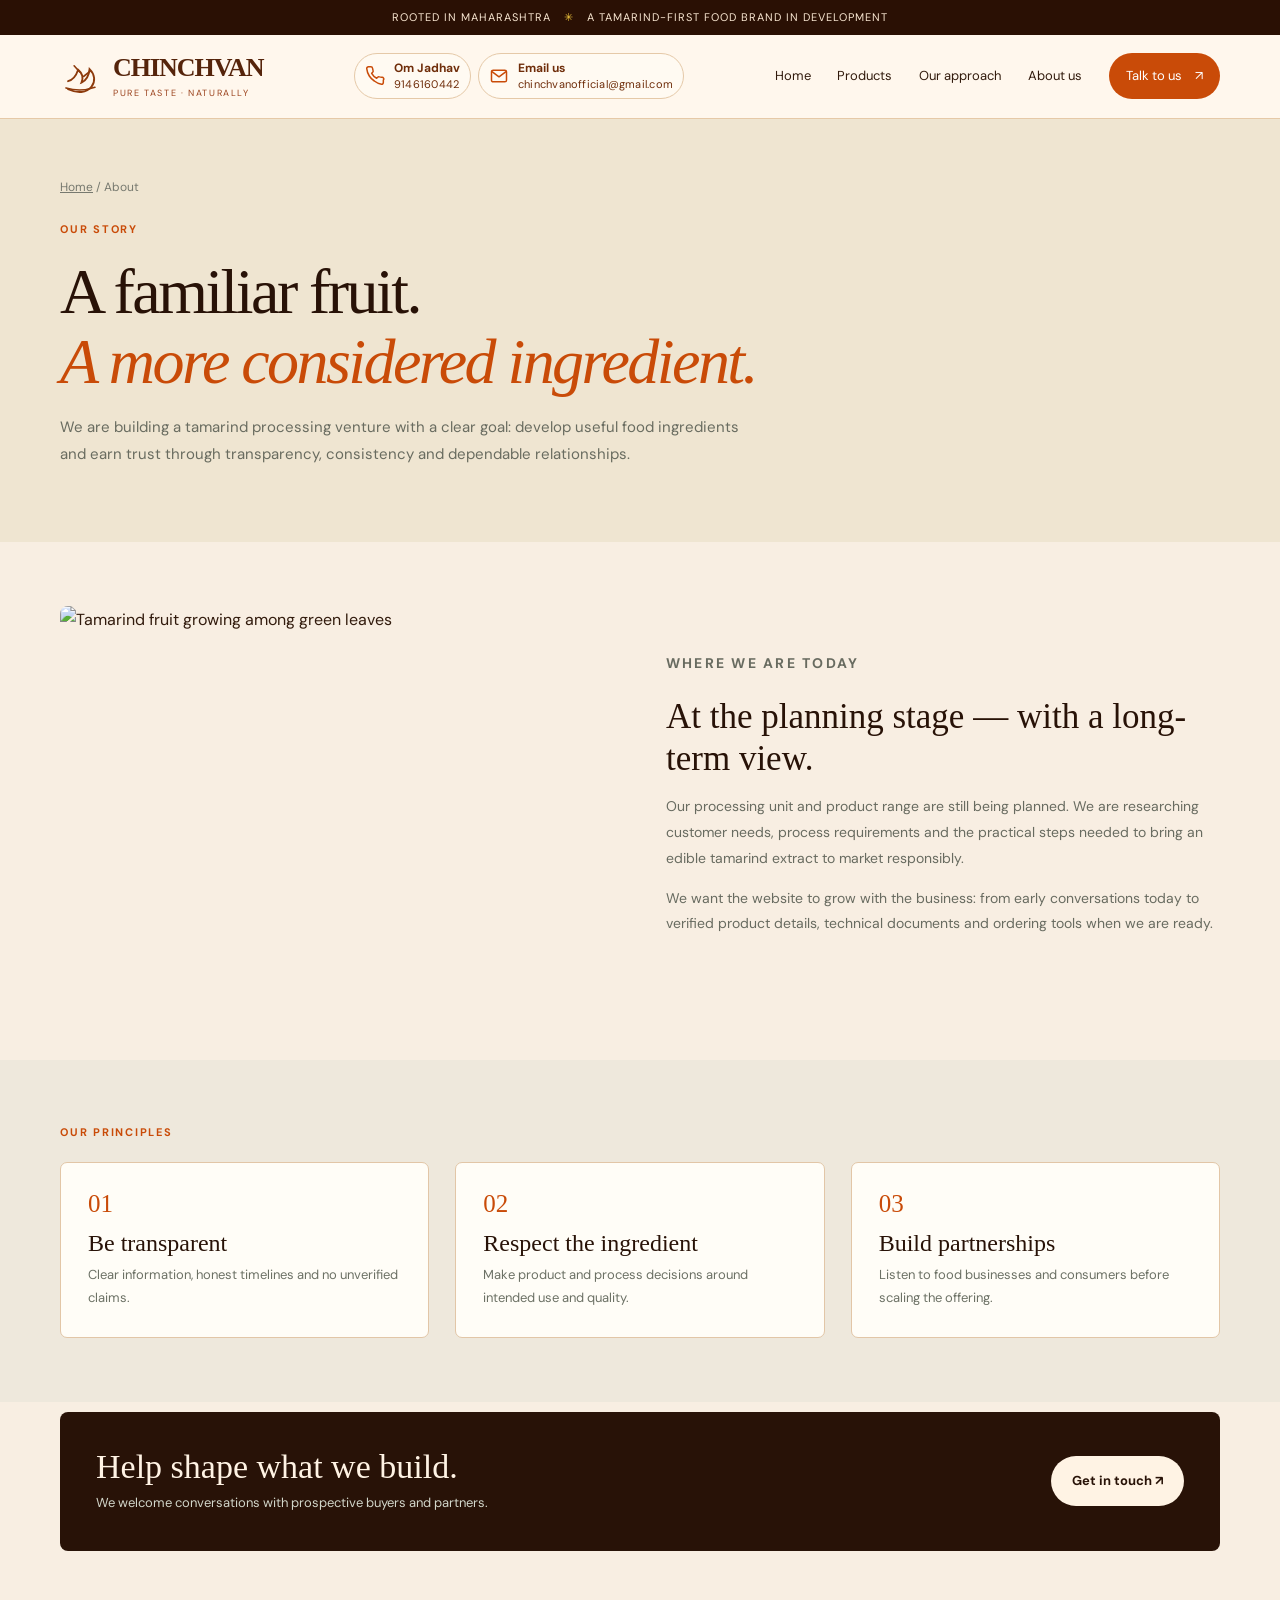
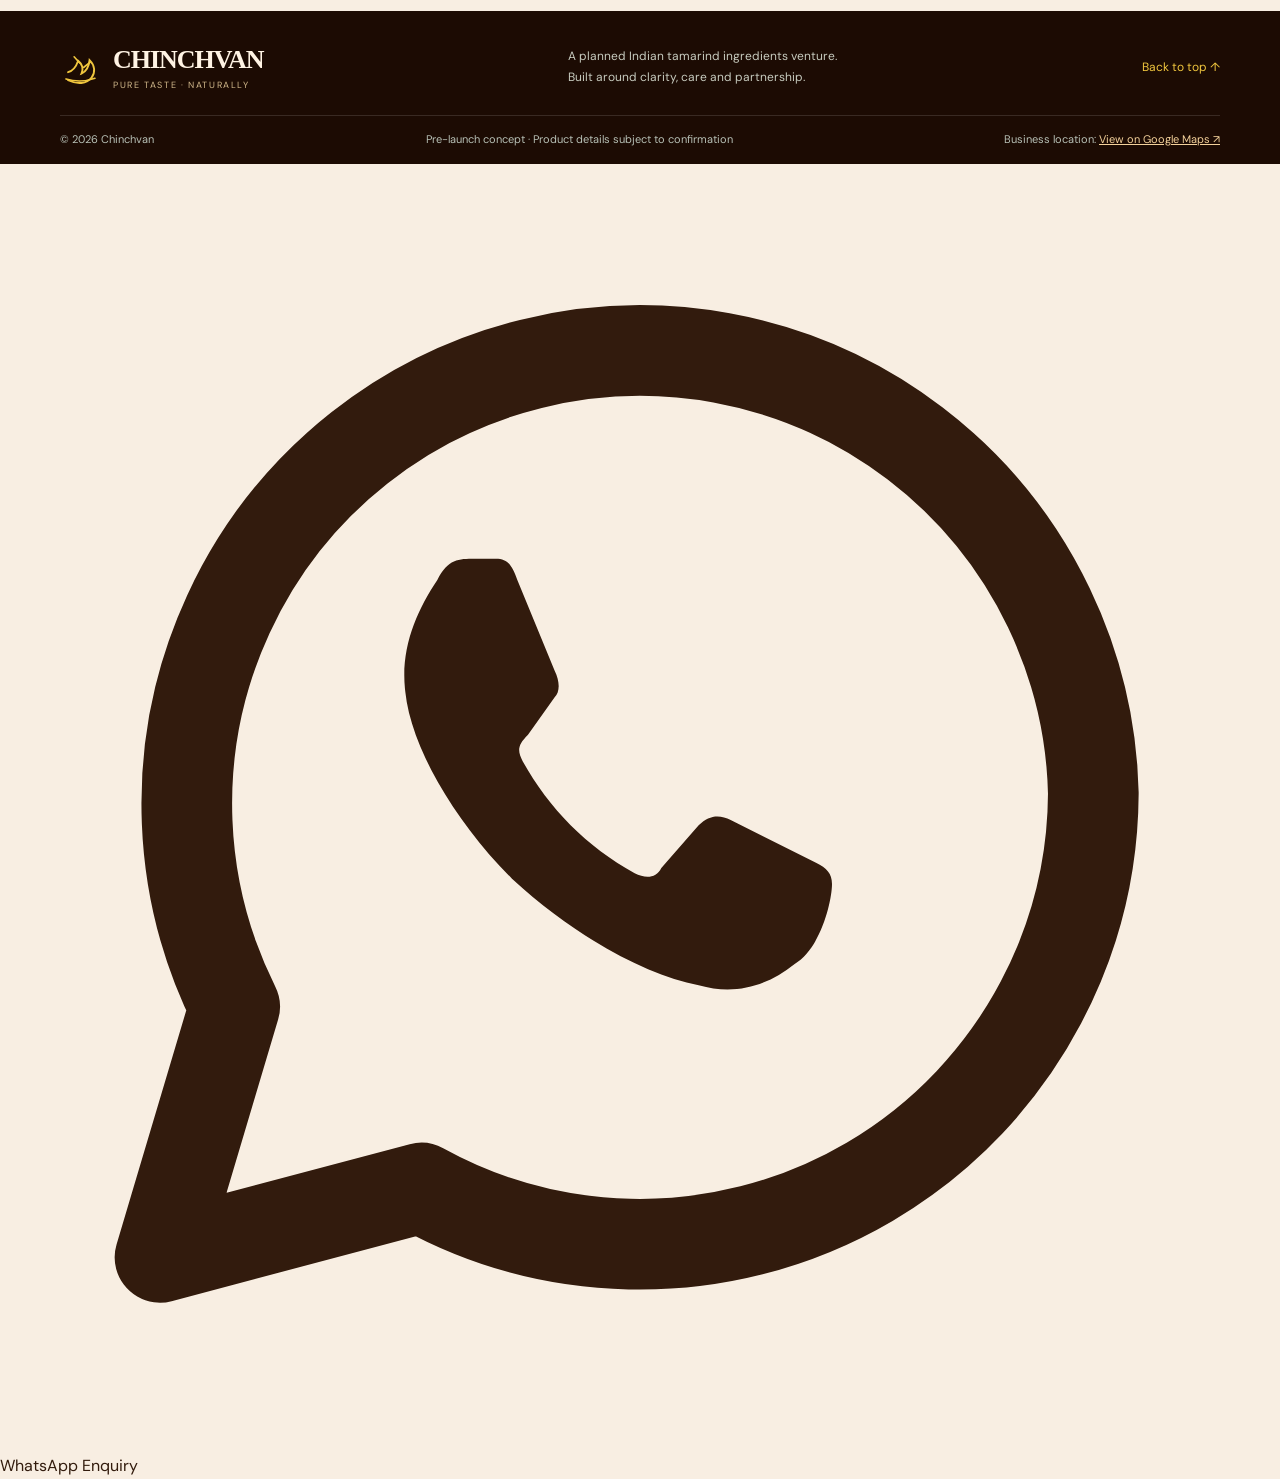
==== commit 2bf7cf58: "Add WhatsApp enquiry button and clarify business location" ====
--- a/about.html
+++ b/about.html
@@ -7,4 +7,4 @@
 <section class="content-section section-wrap"><div class="page-split"><img src="https://images.pexels.com/photos/15095868/pexels-photo-15095868.jpeg?auto=compress&cs=tinysrgb&w=1400" alt="Tamarind fruit growing among green leaves" loading="lazy"><div><p class="eyebrow">WHERE WE ARE TODAY</p><h2>At the planning stage — with a long-term view.</h2><p>Our processing unit and product range are still being planned. We are researching customer needs, process requirements and the practical steps needed to bring an edible tamarind extract to market responsibly.</p><p>We want the website to grow with the business: from early conversations today to verified product details, technical documents and ordering tools when we are ready.</p></div></div></section>
 <section class="content-section" style="background:#eee8dc"><div class="section-wrap"><p class="eyebrow">OUR PRINCIPLES</p><div class="content-grid"><article class="info-card"><span class="card-number">01</span><h3>Be transparent</h3><p>Clear information, honest timelines and no unverified claims.</p></article><article class="info-card"><span class="card-number">02</span><h3>Respect the ingredient</h3><p>Make product and process decisions around intended use and quality.</p></article><article class="info-card"><span class="card-number">03</span><h3>Build partnerships</h3><p>Listen to food businesses and consumers before scaling the offering.</p></article></div></div></section>
 <section class="section-wrap"><div class="callout"><div><h2>Help shape what we build.</h2><p>We welcome conversations with prospective buyers and partners.</p></div><a class="button button-light" href="contact.html">Get in touch ↗</a></div></section></main>
-<footer class="site-footer"><div class="footer-main section-wrap"><a class="brand brand-footer" href="index.html" aria-label="Chinchvan home"><span class="brand-mark" aria-hidden="true"><svg viewBox="0 0 64 64" role="img"><path d="M12 39c8-2 12-8 15-17 6 5 8 12 5 19 7-3 11-10 12-20 8 8 9 18 3 26-7 10-22 10-35 4" fill="none" stroke="currentColor" stroke-width="2.8" stroke-linecap="round"/><path d="M9 49c13 4 29 4 43-1M29 25l-8-9m14 16 10-8" fill="none" stroke="currentColor" stroke-width="2.4" stroke-linecap="round"/></svg></span><span class="brand-copy"><strong>CHINCHVAN</strong><small>PURE TASTE · NATURALLY</small></span></a><p>A planned Indian tamarind ingredients venture.<br>Built around clarity, care and partnership.</p><a href="#" class="back-top">Back to top ↑</a></div><div class="footer-bottom section-wrap"><span>© <span id="year"></span> Chinchvan</span><span>Pre-launch concept · Product details subject to confirmation</span><span class="footer-location">Planned processing plant location: <a href="https://maps.app.goo.gl/dBWkEn4kWR463iwU6" target="_blank" rel="noopener noreferrer">View on Google Maps ↗</a></span></div></footer></body></html>+<footer class="site-footer"><div class="footer-main section-wrap"><a class="brand brand-footer" href="index.html" aria-label="Chinchvan home"><span class="brand-mark" aria-hidden="true"><svg viewBox="0 0 64 64" role="img"><path d="M12 39c8-2 12-8 15-17 6 5 8 12 5 19 7-3 11-10 12-20 8 8 9 18 3 26-7 10-22 10-35 4" fill="none" stroke="currentColor" stroke-width="2.8" stroke-linecap="round"/><path d="M9 49c13 4 29 4 43-1M29 25l-8-9m14 16 10-8" fill="none" stroke="currentColor" stroke-width="2.4" stroke-linecap="round"/></svg></span><span class="brand-copy"><strong>CHINCHVAN</strong><small>PURE TASTE · NATURALLY</small></span></a><p>A planned Indian tamarind ingredients venture.<br>Built around clarity, care and partnership.</p><a href="#" class="back-top">Back to top ↑</a></div><div class="footer-bottom section-wrap"><span>© <span id="year"></span> Chinchvan</span><span>Pre-launch concept · Product details subject to confirmation</span><span class="footer-location">Business location: <a href="https://maps.app.goo.gl/dBWkEn4kWR463iwU6" target="_blank" rel="noopener noreferrer">View on Google Maps ↗</a></span></div></footer><a class="whatsapp-float" href="https://wa.me/919146160442?text=Hello%20Chinchvan%2C%20I%27m%20interested%20in%20your%20tamarind%20products%20and%20business." target="_blank" rel="noopener noreferrer" aria-label="Enquire with Chinchvan on WhatsApp"><svg viewBox="0 0 24 24" aria-hidden="true"><path d="M20.5 11.8a8.5 8.5 0 0 1-12.6 7.4L3 20.5l1.4-4.7A8.5 8.5 0 1 1 20.5 11.8Z" fill="none" stroke="currentColor" stroke-width="1.7" stroke-linejoin="round"/><path d="M8.2 7.8c.2-.4.4-.4.7-.4h.4c.2 0 .3.1.4.4l.7 1.7c.1.2.1.4 0 .5l-.5.7c-.2.2-.2.3-.1.5.5.9 1.2 1.6 2.1 2.1.2.1.4.1.5-.1l.7-.8c.2-.2.4-.2.6-.1l1.6.8c.2.1.3.2.3.4 0 .3-.2 1.2-.7 1.5-.5.4-1.1.6-1.8.4-1-.2-2.3-.9-3.5-2-1.1-1.1-1.9-2.5-2-3.5-.1-.8.2-1.5.6-2.1Z" fill="currentColor"/></svg><span>WhatsApp Enquiry</span></a></body></html>
--- a/styles.css
+++ b/styles.css
@@ -232,3 +232,37 @@
 @media(max-width:1000px){.header-contact{gap:6px;padding:7px 8px}.header-contact strong{font-size:11px}.header-contact small{font-size:10px}.site-header{gap:12px}}
 @media(max-width:800px){.header-contact{margin-left:auto;margin-right:5px;padding:6px 8px}.header-contact svg{width:18px;height:18px}.header-contact strong{font-size:10px}.header-contact small{font-size:9px}.site-header{gap:7px}}
 @media(max-width:420px){.header-contact{gap:5px;padding:6px;border-radius:22px}.header-contact svg{width:16px;height:16px}.header-contact strong{font-size:9px}.header-contact small{font-size:8px}.menu-toggle{padding:5px;min-width:38px}}
+
+
+/* Official phone and email contacts in the site header */
+.header-contacts{display:flex;align-items:center;gap:7px;flex-shrink:0}
+.header-email{max-width:220px}
+.header-email small{white-space:nowrap}
+@media(max-width:1000px){.header-contacts{gap:5px}.header-email{max-width:190px}.header-email small{font-size:9px}}
+@media(max-width:800px){.header-contacts{gap:4px}.header-contact{margin-left:0;margin-right:0}.header-email{max-width:155px}.header-email small{font-size:8px}}
+@media(max-width:520px){.header-contacts{gap:3px}.header-contact{gap:4px;padding:6px}.header-contact svg{width:15px;height:15px}.header-contact strong{font-size:8px}.header-contact small{font-size:7px}.header-email{max-width:112px}.header-email small{max-width:82px;overflow:hidden;text-overflow:ellipsis}}
+@media(max-width:380px){.header-email{max-width:38px;justify-content:center}.header-email span{display:none}.header-contact:not(.header-email) span{display:none}}
+
+
+/* Keep the complete official email address visible on phones */
+@media(max-width:800px){
+  .site-header{flex-wrap:wrap}
+  .header-contacts{order:3;flex:0 0 100%;width:100%;justify-content:center;margin:4px 0 0}
+  .header-contact{padding:7px 10px;gap:7px}
+  .header-contact strong{font-size:10px}
+  .header-contact small{font-size:9px}
+  .header-email{max-width:none;flex:1;min-width:0}
+  .header-email small{font-size:clamp(7px,2.5vw,10px);overflow:visible;text-overflow:clip;white-space:nowrap;letter-spacing:0}
+  .header-contact:not(.header-email) span{display:grid}
+  .header-email span{display:grid;min-width:0}
+}
+@media(max-width:380px){
+  .header-contacts{gap:5px}
+  .header-contact{padding:7px 6px}
+  .header-contact svg{width:16px;height:16px}
+  .header-contact strong{font-size:9px}
+  .header-contact small{font-size:clamp(6px,2.15vw,8px)}
+  .header-email{max-width:none;justify-content:flex-start}
+  .header-email span{display:grid}
+  .header-contact:not(.header-email) span{display:grid}
+}
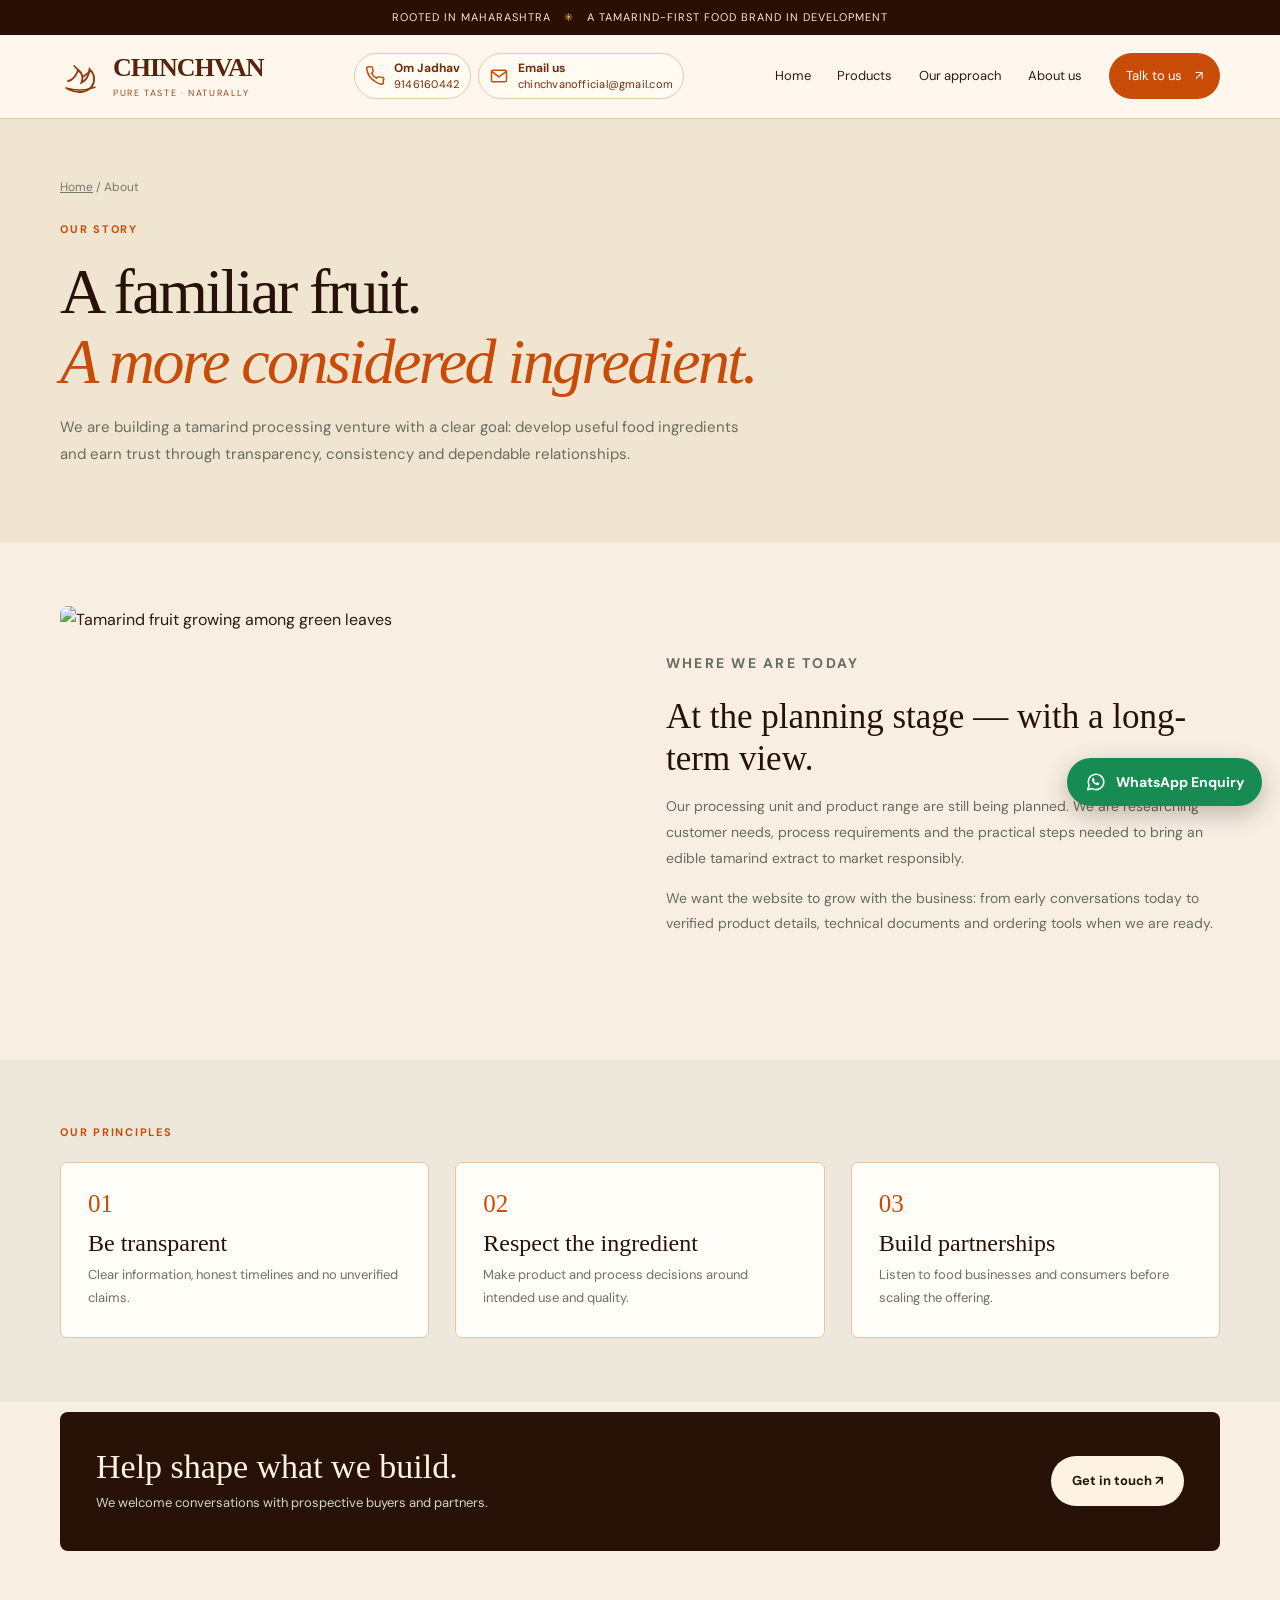
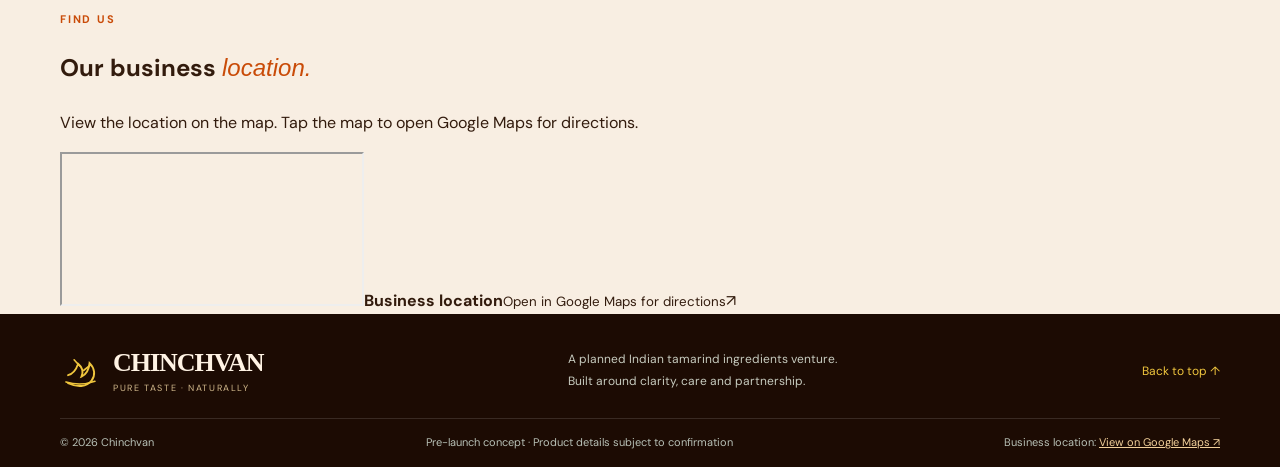
==== commit 546ac245: "Add satellite map location section at page end" ====
--- a/about.html
+++ b/about.html
@@ -7,4 +7,4 @@
 <section class="content-section section-wrap"><div class="page-split"><img src="https://images.pexels.com/photos/15095868/pexels-photo-15095868.jpeg?auto=compress&cs=tinysrgb&w=1400" alt="Tamarind fruit growing among green leaves" loading="lazy"><div><p class="eyebrow">WHERE WE ARE TODAY</p><h2>At the planning stage — with a long-term view.</h2><p>Our processing unit and product range are still being planned. We are researching customer needs, process requirements and the practical steps needed to bring an edible tamarind extract to market responsibly.</p><p>We want the website to grow with the business: from early conversations today to verified product details, technical documents and ordering tools when we are ready.</p></div></div></section>
 <section class="content-section" style="background:#eee8dc"><div class="section-wrap"><p class="eyebrow">OUR PRINCIPLES</p><div class="content-grid"><article class="info-card"><span class="card-number">01</span><h3>Be transparent</h3><p>Clear information, honest timelines and no unverified claims.</p></article><article class="info-card"><span class="card-number">02</span><h3>Respect the ingredient</h3><p>Make product and process decisions around intended use and quality.</p></article><article class="info-card"><span class="card-number">03</span><h3>Build partnerships</h3><p>Listen to food businesses and consumers before scaling the offering.</p></article></div></div></section>
 <section class="section-wrap"><div class="callout"><div><h2>Help shape what we build.</h2><p>We welcome conversations with prospective buyers and partners.</p></div><a class="button button-light" href="contact.html">Get in touch ↗</a></div></section></main>
-<footer class="site-footer"><div class="footer-main section-wrap"><a class="brand brand-footer" href="index.html" aria-label="Chinchvan home"><span class="brand-mark" aria-hidden="true"><svg viewBox="0 0 64 64" role="img"><path d="M12 39c8-2 12-8 15-17 6 5 8 12 5 19 7-3 11-10 12-20 8 8 9 18 3 26-7 10-22 10-35 4" fill="none" stroke="currentColor" stroke-width="2.8" stroke-linecap="round"/><path d="M9 49c13 4 29 4 43-1M29 25l-8-9m14 16 10-8" fill="none" stroke="currentColor" stroke-width="2.4" stroke-linecap="round"/></svg></span><span class="brand-copy"><strong>CHINCHVAN</strong><small>PURE TASTE · NATURALLY</small></span></a><p>A planned Indian tamarind ingredients venture.<br>Built around clarity, care and partnership.</p><a href="#" class="back-top">Back to top ↑</a></div><div class="footer-bottom section-wrap"><span>© <span id="year"></span> Chinchvan</span><span>Pre-launch concept · Product details subject to confirmation</span><span class="footer-location">Business location: <a href="https://maps.app.goo.gl/dBWkEn4kWR463iwU6" target="_blank" rel="noopener noreferrer">View on Google Maps ↗</a></span></div></footer><a class="whatsapp-float" href="https://wa.me/919146160442?text=Hello%20Chinchvan%2C%20I%27m%20interested%20in%20your%20tamarind%20products%20and%20business." target="_blank" rel="noopener noreferrer" aria-label="Enquire with Chinchvan on WhatsApp"><svg viewBox="0 0 24 24" aria-hidden="true"><path d="M20.5 11.8a8.5 8.5 0 0 1-12.6 7.4L3 20.5l1.4-4.7A8.5 8.5 0 1 1 20.5 11.8Z" fill="none" stroke="currentColor" stroke-width="1.7" stroke-linejoin="round"/><path d="M8.2 7.8c.2-.4.4-.4.7-.4h.4c.2 0 .3.1.4.4l.7 1.7c.1.2.1.4 0 .5l-.5.7c-.2.2-.2.3-.1.5.5.9 1.2 1.6 2.1 2.1.2.1.4.1.5-.1l.7-.8c.2-.2.4-.2.6-.1l1.6.8c.2.1.3.2.3.4 0 .3-.2 1.2-.7 1.5-.5.4-1.1.6-1.8.4-1-.2-2.3-.9-3.5-2-1.1-1.1-1.9-2.5-2-3.5-.1-.8.2-1.5.6-2.1Z" fill="currentColor"/></svg><span>WhatsApp Enquiry</span></a></body></html>+<section class="location-section section-wrap" id="business-location"><div class="location-heading"><p class="eyebrow">FIND US</p><h2>Our business <em>location.</em></h2><p>View the location on the map. Tap the map to open Google Maps for directions.</p></div><a class="location-map-link" href="https://maps.app.goo.gl/dBWkEn4kWR463iwU6" target="_blank" rel="noopener noreferrer" aria-label="Open Chinchvan business location in Google Maps"><iframe title="Satellite map showing Om Tamarind processing plant location" src="https://maps.google.com/maps?q=Om%20Tamarind%20processing%20plant%20Pvt&t=k&z=16&output=embed" loading="lazy" referrerpolicy="no-referrer-when-downgrade"></iframe><span class="location-map-caption"><span><strong>Business location</strong><small>Open in Google Maps for directions</small></span><span aria-hidden="true">↗</span></span></a></section><footer class="site-footer"><div class="footer-main section-wrap"><a class="brand brand-footer" href="index.html" aria-label="Chinchvan home"><span class="brand-mark" aria-hidden="true"><svg viewBox="0 0 64 64" role="img"><path d="M12 39c8-2 12-8 15-17 6 5 8 12 5 19 7-3 11-10 12-20 8 8 9 18 3 26-7 10-22 10-35 4" fill="none" stroke="currentColor" stroke-width="2.8" stroke-linecap="round"/><path d="M9 49c13 4 29 4 43-1M29 25l-8-9m14 16 10-8" fill="none" stroke="currentColor" stroke-width="2.4" stroke-linecap="round"/></svg></span><span class="brand-copy"><strong>CHINCHVAN</strong><small>PURE TASTE · NATURALLY</small></span></a><p>A planned Indian tamarind ingredients venture.<br>Built around clarity, care and partnership.</p><a href="#" class="back-top">Back to top ↑</a></div><div class="footer-bottom section-wrap"><span>© <span id="year"></span> Chinchvan</span><span>Pre-launch concept · Product details subject to confirmation</span><span class="footer-location">Business location: <a href="https://maps.app.goo.gl/dBWkEn4kWR463iwU6" target="_blank" rel="noopener noreferrer">View on Google Maps ↗</a></span></div></footer><a class="whatsapp-float" href="https://wa.me/919146160442?text=Hello%20Chinchvan%2C%20I%27m%20interested%20in%20your%20tamarind%20products%20and%20business." target="_blank" rel="noopener noreferrer" aria-label="Enquire with Chinchvan on WhatsApp"><svg viewBox="0 0 24 24" aria-hidden="true"><path d="M20.5 11.8a8.5 8.5 0 0 1-12.6 7.4L3 20.5l1.4-4.7A8.5 8.5 0 1 1 20.5 11.8Z" fill="none" stroke="currentColor" stroke-width="1.7" stroke-linejoin="round"/><path d="M8.2 7.8c.2-.4.4-.4.7-.4h.4c.2 0 .3.1.4.4l.7 1.7c.1.2.1.4 0 .5l-.5.7c-.2.2-.2.3-.1.5.5.9 1.2 1.6 2.1 2.1.2.1.4.1.5-.1l.7-.8c.2-.2.4-.2.6-.1l1.6.8c.2.1.3.2.3.4 0 .3-.2 1.2-.7 1.5-.5.4-1.1.6-1.8.4-1-.2-2.3-.9-3.5-2-1.1-1.1-1.9-2.5-2-3.5-.1-.8.2-1.5.6-2.1Z" fill="currentColor"/></svg><span>WhatsApp Enquiry</span></a></body></html>
--- a/styles.css
+++ b/styles.css
@@ -266,3 +266,16 @@
   .header-email span{display:grid}
   .header-contact:not(.header-email) span{display:grid}
 }
+
+
+/* Floating WhatsApp enquiry shortcut */
+.whatsapp-float{position:fixed;right:18px;bottom:20px;z-index:1000;display:inline-flex;align-items:center;justify-content:center;gap:9px;padding:13px 18px;border-radius:999px;background:#168b52;color:#fff;box-shadow:0 8px 24px rgba(0,0,0,.24);font-size:14px;font-weight:700;line-height:1;text-decoration:none;transition:transform .2s ease,background .2s ease}
+.whatsapp-float svg{width:22px;height:22px;flex-shrink:0}
+.whatsapp-float:hover{background:#106c40;transform:translateY(-2px)}
+.whatsapp-float:focus-visible{outline:3px solid #f4c76b;outline-offset:3px}
+@media(max-width:520px){.whatsapp-float{right:12px;bottom:14px;padding:12px 15px;font-size:13px}.whatsapp-float svg{width:21px;height:21px}}
+
+
+/* Keep WhatsApp enquiry above the Netlify deploy badge */
+.whatsapp-float{bottom:94px;z-index:2147483000}
+@media(max-width:520px){.whatsapp-float{bottom:88px;right:12px}}
